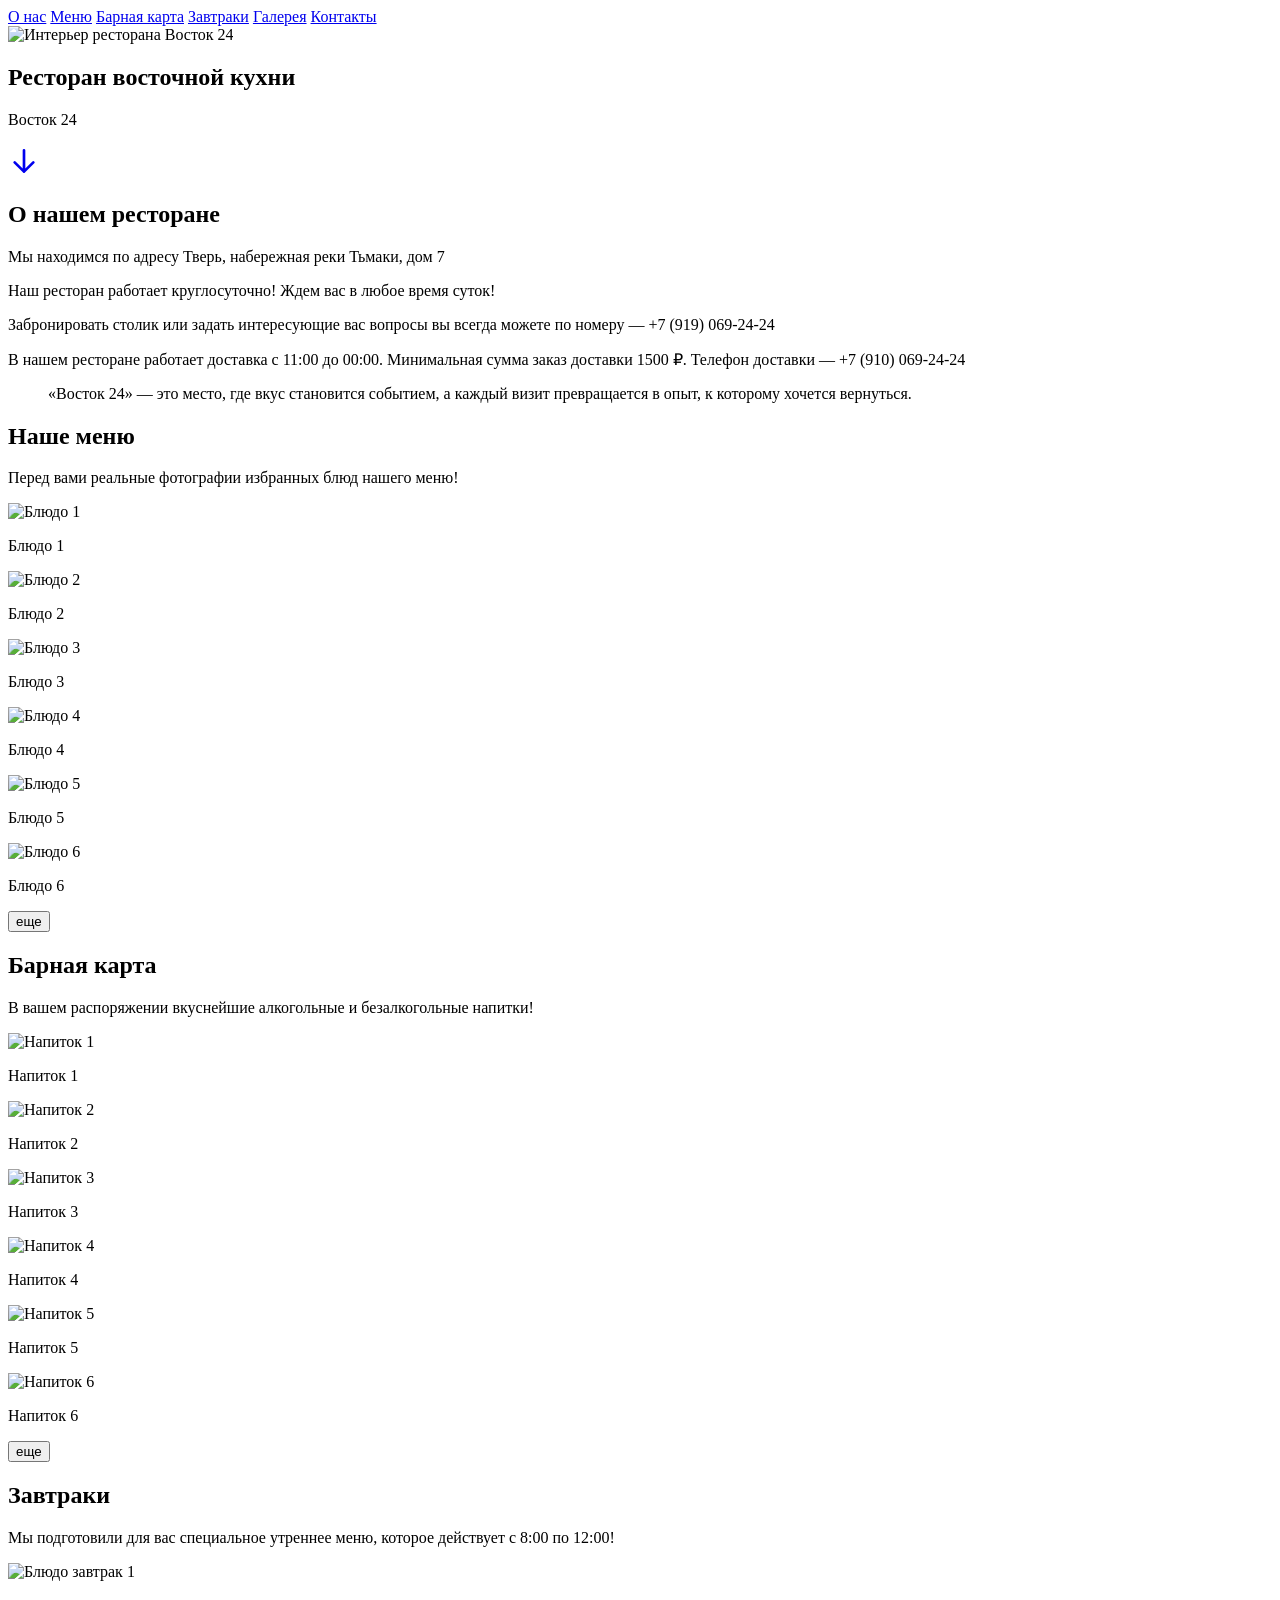
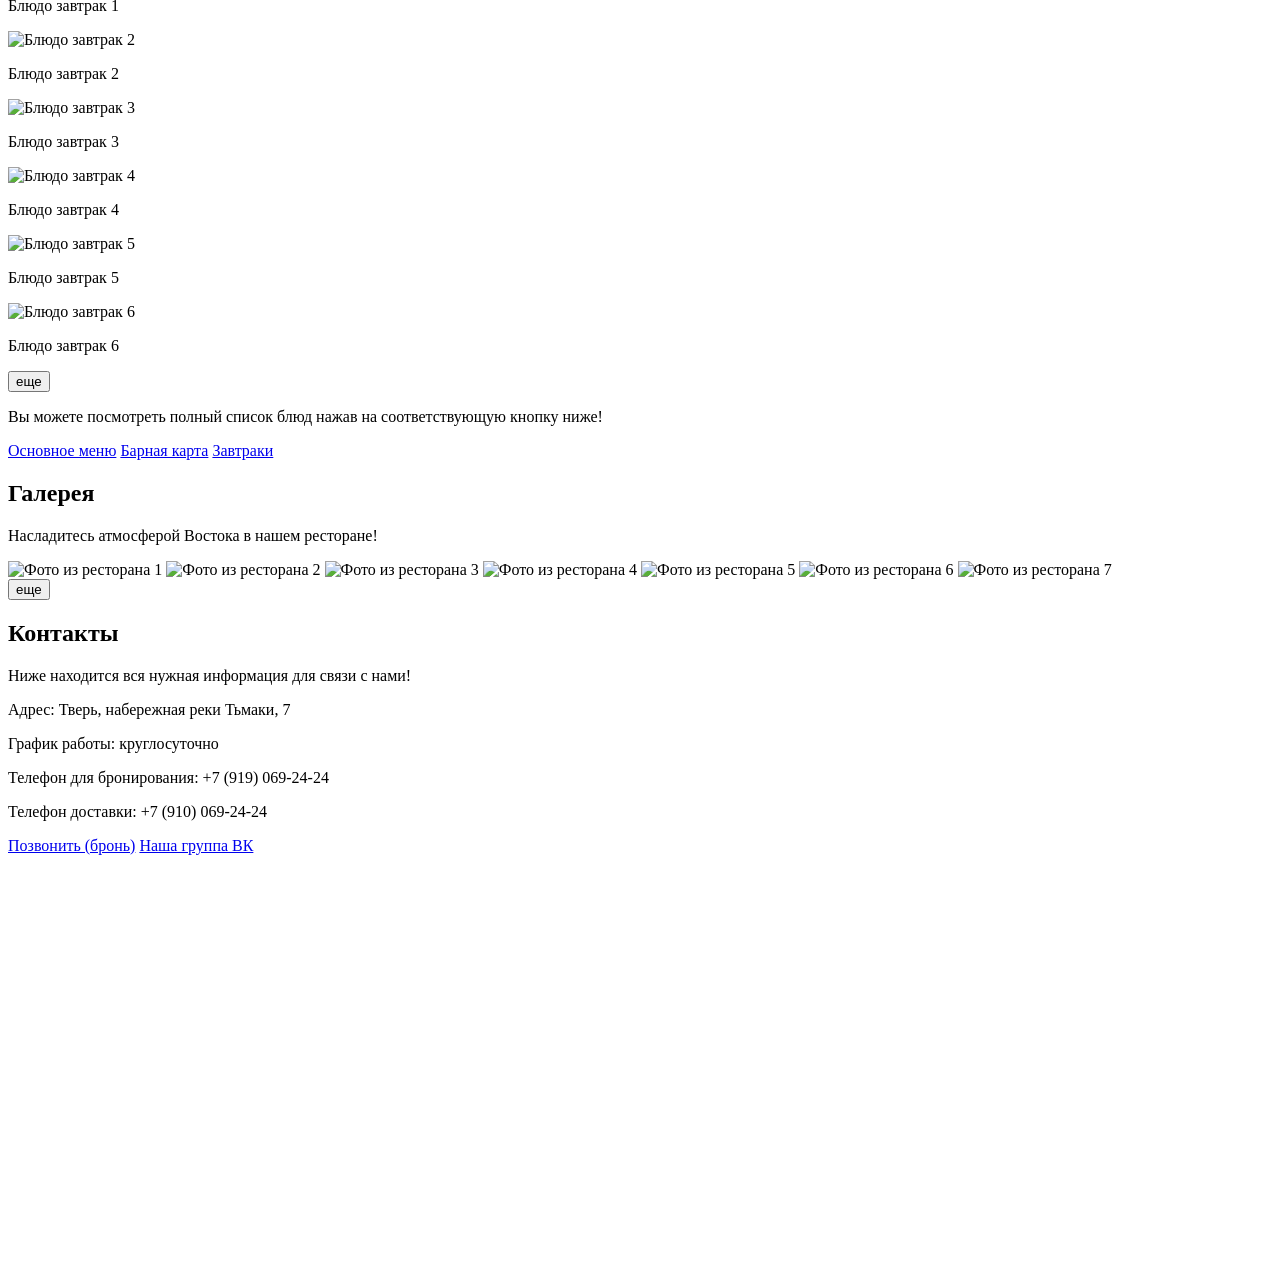
==== index.html @ f32071ac "index.html + script.js v0.1" ====
<!DOCTYPE html>
<html lang="ru">
<head>
<meta charset="UTF-8">
<meta name="viewport" content="width=device-width, initial-scale=1.0">
<title>Восток 24 — ресторан восточной кухни</title>
<link rel="stylesheet" href="style.css">
</head>
<body>

<!-- ===================== ТУЛБАР ===================== -->
<header class="toolbar" id="toolbar">
  <nav class="toolbar__nav">
    <a href="#about" class="toolbar__link">О нас</a>
    <a href="#menu" class="toolbar__link">Меню</a>
    <a href="#bar" class="toolbar__link">Барная карта</a>
    <a href="#breakfast" class="toolbar__link">Завтраки</a>
    <a href="#gallery" class="toolbar__link">Галерея</a>
    <a href="#contacts" class="toolbar__link">Контакты</a>
  </nav>
</header>

<!-- ===================== НУЛЕВАЯ СТРАНИЦА (HERO) ===================== -->
<section class="hero" id="hero">
  <div class="hero__image-wrap">
    <img src="data/hero-photo.jpg" alt="Интерьер ресторана Восток 24" class="hero__image">
  </div>
  <div class="hero__text-wrap">
    <h1 class="hero__title">
      <span class="hero__title-line">Ресторан</span>
      <span class="hero__title-line">восточной</span>
      <span class="hero__title-line">кухни</span>
    </h1>
    <p class="hero__brand">Восток 24</p>
  </div>
  <a href="#about" class="hero__scroll-arrow" aria-label="Прокрутить вниз">
    <svg viewBox="0 0 24 24" width="32" height="32">
      <path d="M12 4 L12 20 M5 13 L12 20 L19 13" fill="none" stroke="currentColor" stroke-width="2" stroke-linecap="round" stroke-linejoin="round"/>
    </svg>
  </a>
</section>

<!-- ===================== О НАШЕМ РЕСТОРАНЕ ===================== -->
<section class="about" id="about">
  <h2 class="section-title">О нашем ресторане</h2>

  <div class="about__steps">
    <p class="about__item about__item--1">Мы находимся по адресу Тверь, набережная реки Тьмаки, дом 7</p>
    <p class="about__item about__item--2">Наш ресторан работает круглосуточно! Ждем вас в любое время суток!</p>
    <p class="about__item about__item--3">Забронировать столик или задать интересующие вас вопросы вы всегда можете по номеру — +7 (919) 069-24-24</p>
    <p class="about__item about__item--4">В нашем ресторане работает доставка с 11:00 до 00:00. Минимальная сумма заказ доставки 1500 ₽. Телефон доставки — +7 (910) 069-24-24</p>
  </div>

  <blockquote class="about__quote">
    «Восток 24» — это место, где вкус становится событием, а каждый визит превращается в опыт, к которому хочется вернуться.
  </blockquote>
</section>

<!-- ===================== НАШЕ МЕНЮ ===================== -->
<section class="menu-section" id="menu">
  <h2 class="section-title">Наше меню</h2>
  <p class="section-subtitle">Перед вами реальные фотографии избранных блюд нашего меню!</p>

  <div class="dish-grid" id="menuGrid">
    <!-- ряд 1: всегда видимые -->
    <div class="dish-card">
      <div class="dish-card__photo-wrap">
        <img src="data/menu-dish-1.jpg" alt="Блюдо 1" class="dish-card__photo">
      </div>
      <p class="dish-card__name">Блюдо 1</p>
    </div>
    <div class="dish-card">
      <div class="dish-card__photo-wrap">
        <img src="data/menu-dish-2.jpg" alt="Блюдо 2" class="dish-card__photo">
      </div>
      <p class="dish-card__name">Блюдо 2</p>
    </div>
    <div class="dish-card">
      <div class="dish-card__photo-wrap">
        <img src="data/menu-dish-3.jpg" alt="Блюдо 3" class="dish-card__photo">
      </div>
      <p class="dish-card__name">Блюдо 3</p>
    </div>

    <!-- ряд 2: скрытый, появляется по "еще" -->
    <div class="dish-card dish-card--hidden" data-reveal-group="1">
      <div class="dish-card__photo-wrap">
        <img src="data/menu-dish-4.jpg" alt="Блюдо 4" class="dish-card__photo">
      </div>
      <p class="dish-card__name">Блюдо 4</p>
    </div>
    <div class="dish-card dish-card--hidden" data-reveal-group="1">
      <div class="dish-card__photo-wrap">
        <img src="data/menu-dish-5.jpg" alt="Блюдо 5" class="dish-card__photo">
      </div>
      <p class="dish-card__name">Блюдо 5</p>
    </div>
    <div class="dish-card dish-card--hidden" data-reveal-group="1">
      <div class="dish-card__photo-wrap">
        <img src="data/menu-dish-6.jpg" alt="Блюдо 6" class="dish-card__photo">
      </div>
      <p class="dish-card__name">Блюдо 6</p>
    </div>
  </div>

  <button class="toggle-more" id="menuToggle" data-target="menuGrid" data-max-groups="1">еще</button>
</section>

<!-- ===================== БАРНАЯ КАРТА ===================== -->
<section class="menu-section" id="bar">
  <h2 class="section-title">Барная карта</h2>
  <p class="section-subtitle">В вашем распоряжении вкуснейшие алкогольные и безалкогольные напитки!</p>

  <div class="dish-grid" id="barGrid">
    <div class="dish-card">
      <div class="dish-card__photo-wrap">
        <img src="data/bar-drink-1.jpg" alt="Напиток 1" class="dish-card__photo">
      </div>
      <p class="dish-card__name">Напиток 1</p>
    </div>
    <div class="dish-card">
      <div class="dish-card__photo-wrap">
        <img src="data/bar-drink-2.jpg" alt="Напиток 2" class="dish-card__photo">
      </div>
      <p class="dish-card__name">Напиток 2</p>
    </div>
    <div class="dish-card">
      <div class="dish-card__photo-wrap">
        <img src="data/bar-drink-3.jpg" alt="Напиток 3" class="dish-card__photo">
      </div>
      <p class="dish-card__name">Напиток 3</p>
    </div>

    <div class="dish-card dish-card--hidden" data-reveal-group="1">
      <div class="dish-card__photo-wrap">
        <img src="data/bar-drink-4.jpg" alt="Напиток 4" class="dish-card__photo">
      </div>
      <p class="dish-card__name">Напиток 4</p>
    </div>
    <div class="dish-card dish-card--hidden" data-reveal-group="1">
      <div class="dish-card__photo-wrap">
        <img src="data/bar-drink-5.jpg" alt="Напиток 5" class="dish-card__photo">
      </div>
      <p class="dish-card__name">Напиток 5</p>
    </div>
    <div class="dish-card dish-card--hidden" data-reveal-group="1">
      <div class="dish-card__photo-wrap">
        <img src="data/bar-drink-6.jpg" alt="Напиток 6" class="dish-card__photo">
      </div>
      <p class="dish-card__name">Напиток 6</p>
    </div>
  </div>

  <button class="toggle-more" id="barToggle" data-target="barGrid" data-max-groups="1">еще</button>
</section>

<!-- ===================== ЗАВТРАКИ ===================== -->
<section class="menu-section" id="breakfast">
  <h2 class="section-title">Завтраки</h2>
  <p class="section-subtitle">Мы подготовили для вас специальное утреннее меню, которое действует с 8:00 по 12:00!</p>

  <div class="dish-grid" id="breakfastGrid">
    <div class="dish-card">
      <div class="dish-card__photo-wrap">
        <img src="data/breakfast-dish-1.jpg" alt="Блюдо завтрак 1" class="dish-card__photo">
      </div>
      <p class="dish-card__name">Блюдо завтрак 1</p>
    </div>
    <div class="dish-card">
      <div class="dish-card__photo-wrap">
        <img src="data/breakfast-dish-2.jpg" alt="Блюдо завтрак 2" class="dish-card__photo">
      </div>
      <p class="dish-card__name">Блюдо завтрак 2</p>
    </div>
    <div class="dish-card">
      <div class="dish-card__photo-wrap">
        <img src="data/breakfast-dish-3.jpg" alt="Блюдо завтрак 3" class="dish-card__photo">
      </div>
      <p class="dish-card__name">Блюдо завтрак 3</p>
    </div>

    <div class="dish-card dish-card--hidden" data-reveal-group="1">
      <div class="dish-card__photo-wrap">
        <img src="data/breakfast-dish-4.jpg" alt="Блюдо завтрак 4" class="dish-card__photo">
      </div>
      <p class="dish-card__name">Блюдо завтрак 4</p>
    </div>
    <div class="dish-card dish-card--hidden" data-reveal-group="1">
      <div class="dish-card__photo-wrap">
        <img src="data/breakfast-dish-5.jpg" alt="Блюдо завтрак 5" class="dish-card__photo">
      </div>
      <p class="dish-card__name">Блюдо завтрак 5</p>
    </div>
    <div class="dish-card dish-card--hidden" data-reveal-group="1">
      <div class="dish-card__photo-wrap">
        <img src="data/breakfast-dish-6.jpg" alt="Блюдо завтрак 6" class="dish-card__photo">
      </div>
      <p class="dish-card__name">Блюдо завтрак 6</p>
    </div>
  </div>

  <button class="toggle-more" id="breakfastToggle" data-target="breakfastGrid" data-max-groups="1">еще</button>

  <p class="full-menu-hint">Вы можете посмотреть полный список блюд нажав на соответствующую кнопку ниже!</p>

  <div class="full-menu-buttons">
    <a href="menus.html?tab=main" class="full-menu-btn">Основное меню</a>
    <a href="menus.html?tab=bar" class="full-menu-btn">Барная карта</a>
    <a href="menus.html?tab=breakfast" class="full-menu-btn">Завтраки</a>
  </div>
</section>

<!-- ===================== ГАЛЕРЕЯ ===================== -->
<section class="gallery" id="gallery">
  <h2 class="section-title">Галерея</h2>
  <p class="section-subtitle">Насладитесь атмосферой Востока в нашем ресторане!</p>

  <div class="gallery-grid" id="galleryGrid">
    <img src="data/gallery-photo-1.jpg" alt="Фото из ресторана 1" class="gallery-photo">
    <img src="data/gallery-photo-2.jpg" alt="Фото из ресторана 2" class="gallery-photo">
    <img src="data/gallery-photo-3.jpg" alt="Фото из ресторана 3" class="gallery-photo">

    <img src="data/gallery-photo-4.jpg" alt="Фото из ресторана 4" class="gallery-photo gallery-photo--large gallery-photo--hidden" data-reveal-group="1">
    <img src="data/gallery-photo-5.jpg" alt="Фото из ресторана 5" class="gallery-photo gallery-photo--hidden" data-reveal-group="1">
    <img src="data/gallery-photo-6.jpg" alt="Фото из ресторана 6" class="gallery-photo gallery-photo--hidden" data-reveal-group="1">
    <img src="data/gallery-photo-7.jpg" alt="Фото из ресторана 7" class="gallery-photo gallery-photo--large gallery-photo--hidden" data-reveal-group="1">
  </div>

  <button class="toggle-more" id="galleryToggle" data-target="galleryGrid" data-max-groups="1">еще</button>
</section>

<!-- ===================== КОНТАКТЫ ===================== -->
<section class="contacts" id="contacts">
  <h2 class="section-title">Контакты</h2>
  <p class="section-subtitle">Ниже находится вся нужная информация для связи с нами!</p>

  <div class="contacts__info">
    <p class="contacts__item">Адрес: Тверь, набережная реки Тьмаки, 7</p>
    <p class="contacts__item">График работы: круглосуточно</p>
    <p class="contacts__item">Телефон для бронирования: +7 (919) 069-24-24</p>
    <p class="contacts__item">Телефон доставки: +7 (910) 069-24-24</p>
  </div>

  <div class="contacts__buttons">
    <a href="tel:+79190692424" class="contacts__btn">Позвонить (бронь)</a>
    <a href="https://vk.com/" class="contacts__btn" target="_blank" rel="noopener">Наша группа ВК</a>
  </div>
</section>

<!-- ===================== ФУТЕР ===================== -->
<footer class="footer">
  <div class="footer__awards-placeholder">
    <!-- место для будущих наград: Яндекс Карты, 2ГИС, RestaurantGuru -->
  </div>

  <div class="footer__map">
    <iframe
      src="https://yandex.ru/map-widget/v1/?ll=35.897772%2C56.855083&z=15.14,pm2rdm&text=%D0%92%D0%BE%D1%81%D1%82%D0%BE%D0%BA%24"
      width="100%"
      height="400"
      frameborder="0"
      loading="lazy"
      title="Карта расположения ресторана Восток 24">
    </iframe>
  </div>
</footer>

<script src="script.js"></script>
</body>
</html>
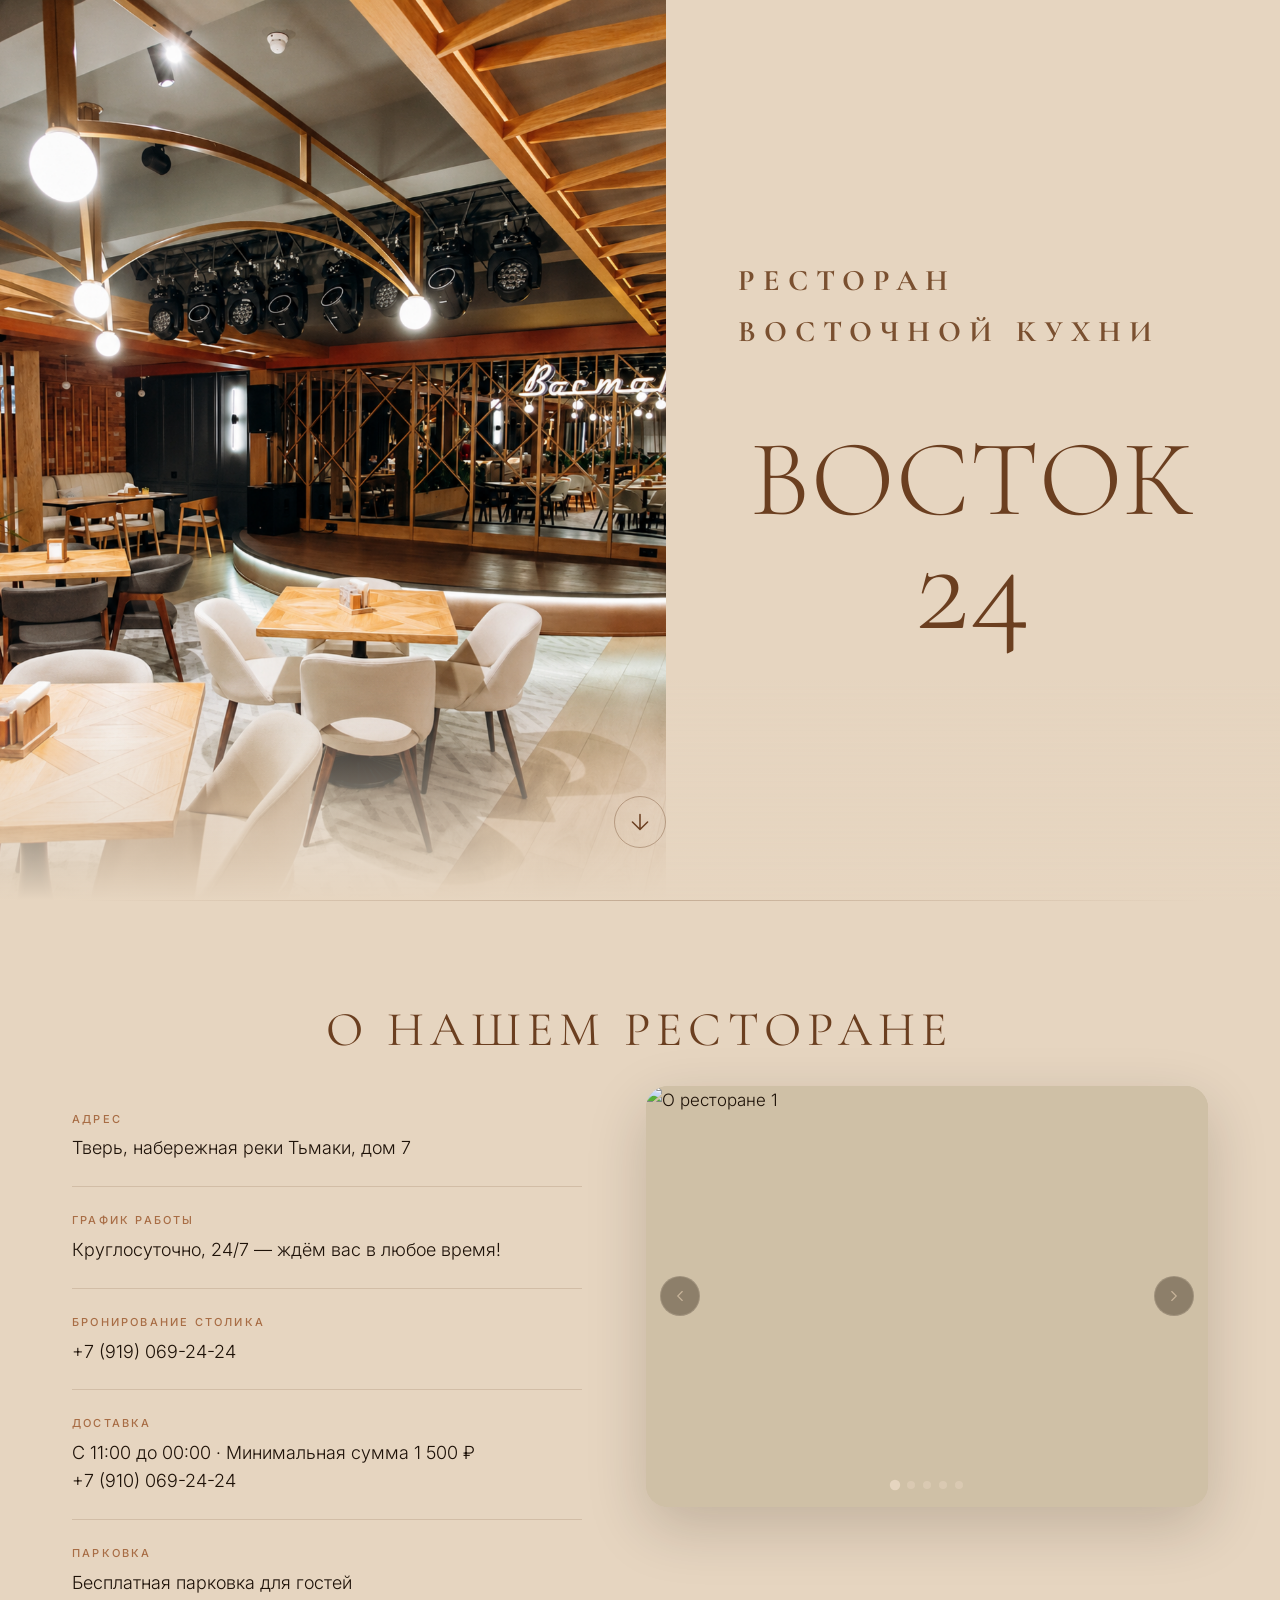
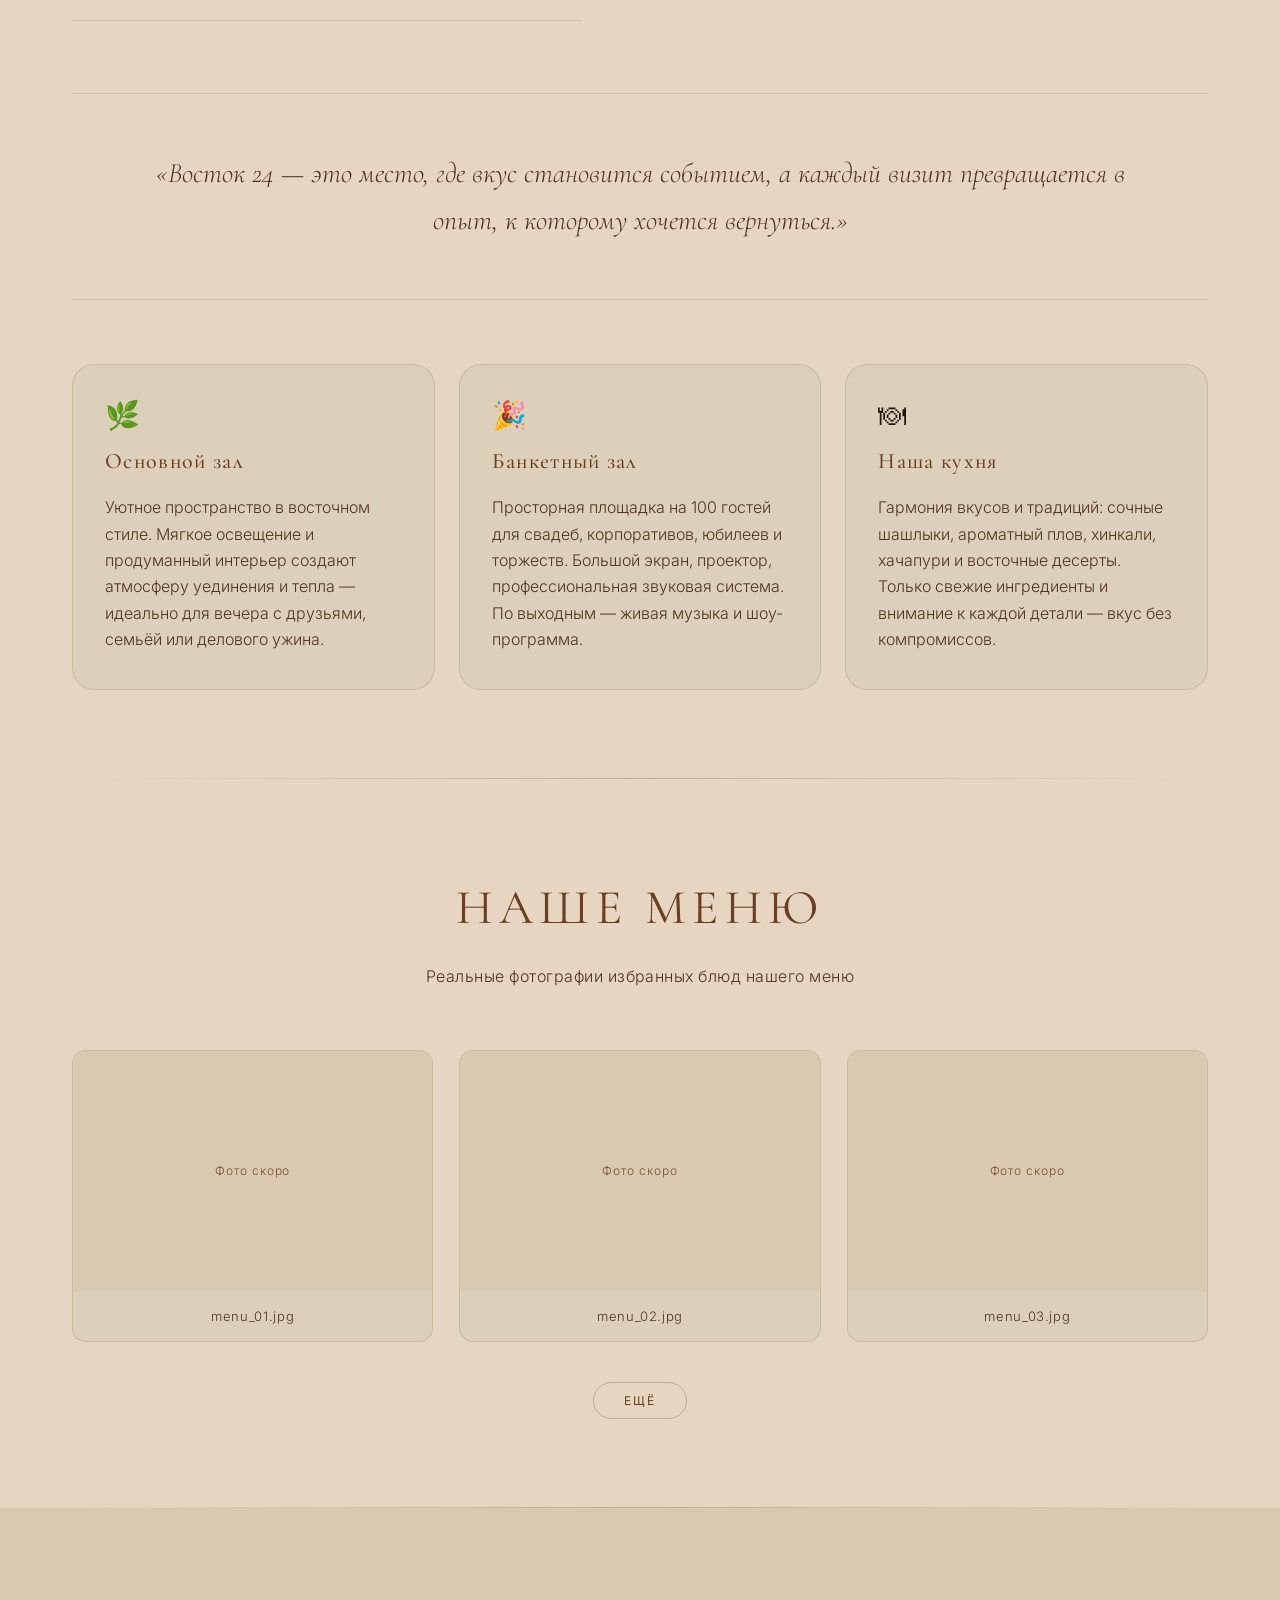
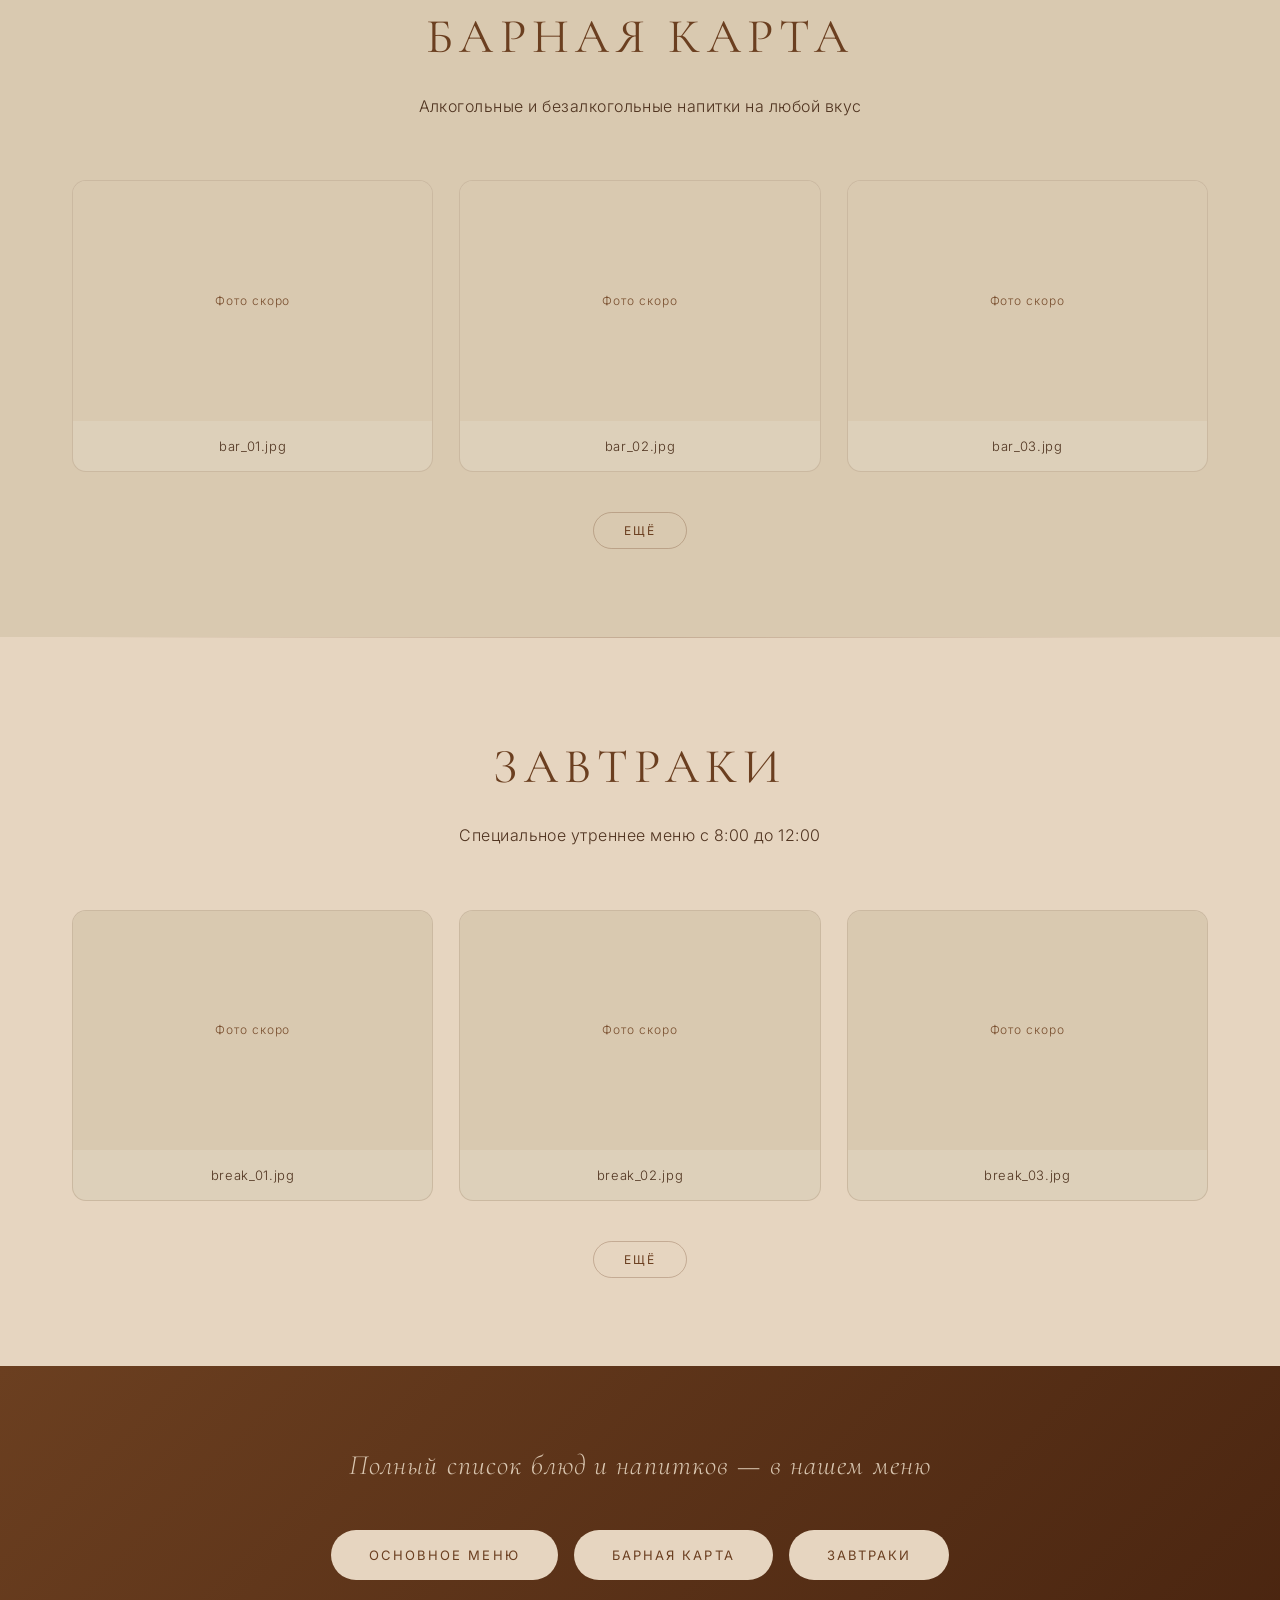
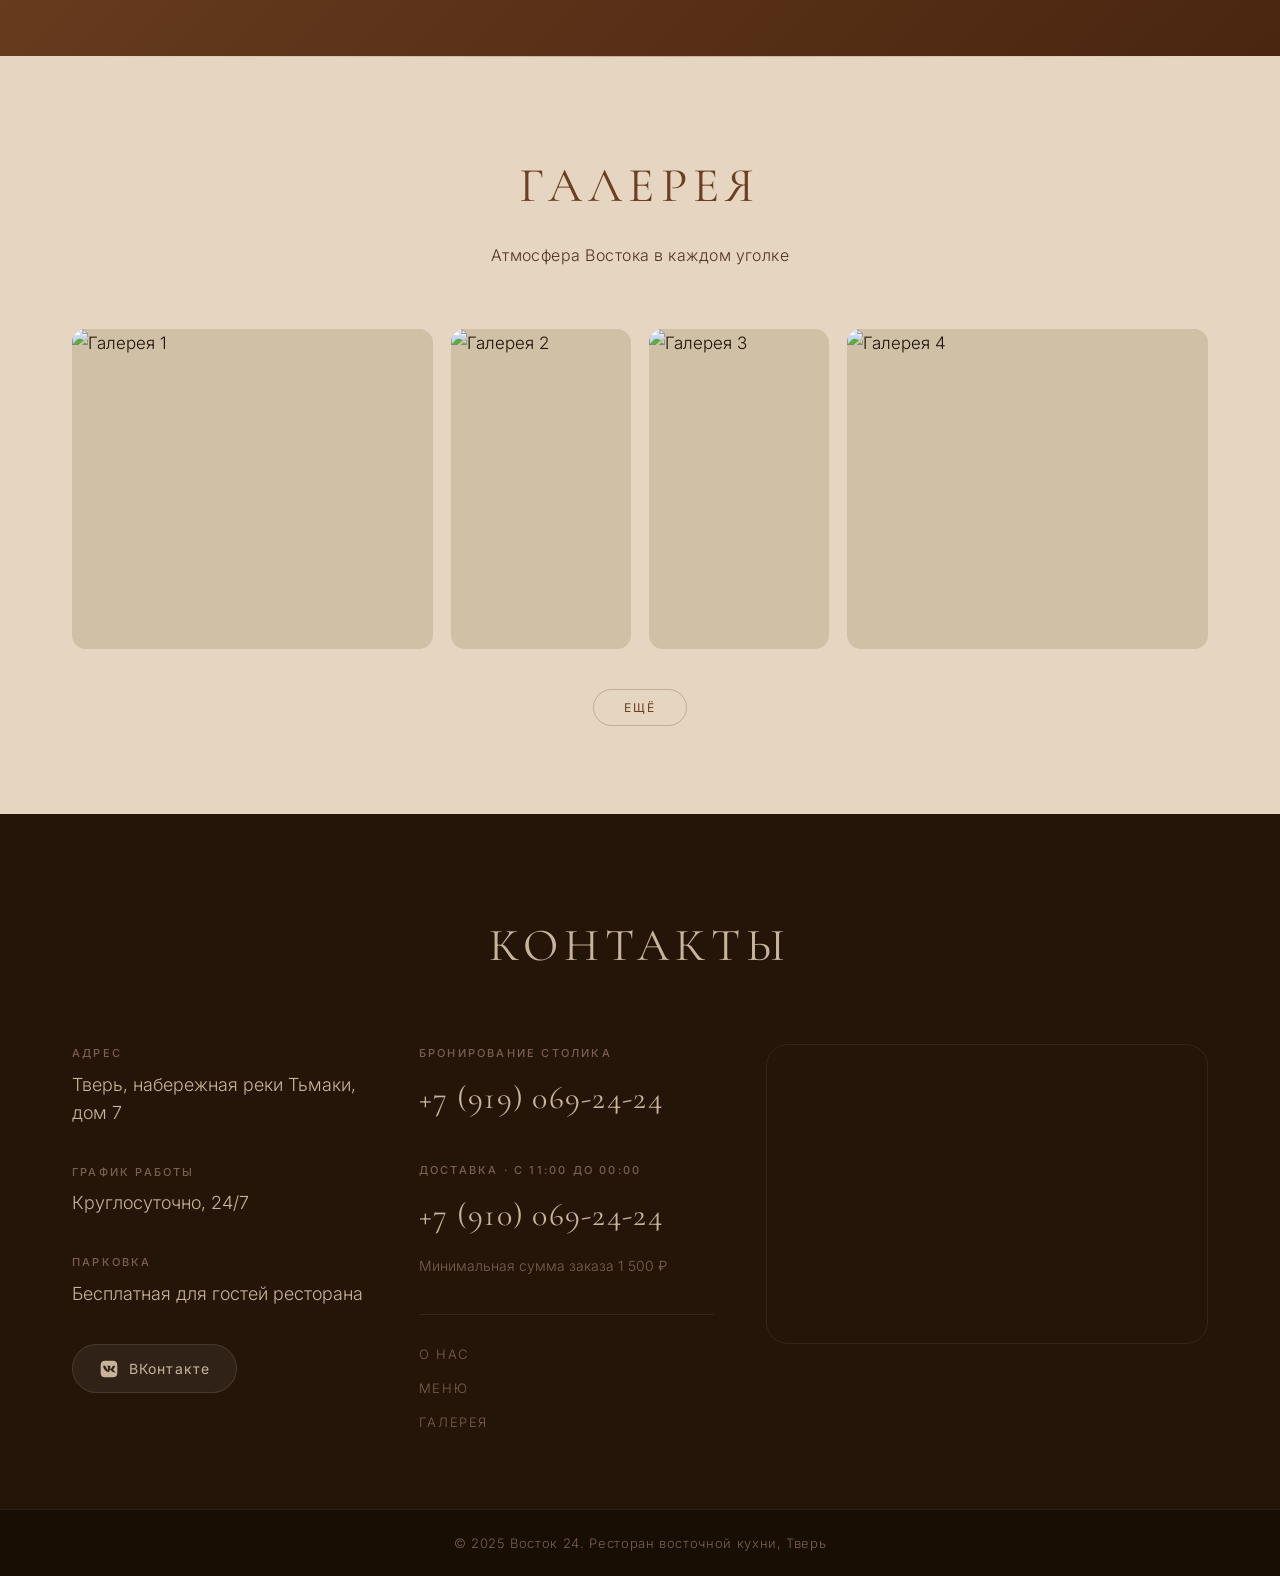
==== commit 0ef76090: "1 version" ====
--- a/index.html
+++ b/index.html
@@ -1,270 +1,309 @@
 <!DOCTYPE html>
 <html lang="ru">
 <head>
-<meta charset="UTF-8">
-<meta name="viewport" content="width=device-width, initial-scale=1.0">
-<title>Восток 24 — ресторан восточной кухни</title>
-<link rel="stylesheet" href="style.css">
+  <meta charset="UTF-8" />
+  <meta name="viewport" content="width=device-width, initial-scale=1.0" />
+  <title>Восток 24 — Ресторан восточной кухни</title>
+  <link rel="preconnect" href="https://fonts.googleapis.com" />
+  <link rel="preconnect" href="https://fonts.gstatic.com" crossorigin />
+  <link href="https://fonts.googleapis.com/css2?family=Cormorant+Garamond:ital,wght@0,300;0,400;0,500;0,600;1,300;1,400&family=Inter:wght@300;400;500&display=swap" rel="stylesheet" />
+  <link rel="stylesheet" href="style.css" />
 </head>
 <body>
 
-<!-- ===================== ТУЛБАР ===================== -->
-<header class="toolbar" id="toolbar">
-  <nav class="toolbar__nav">
-    <a href="#about" class="toolbar__link">О нас</a>
-    <a href="#menu" class="toolbar__link">Меню</a>
-    <a href="#bar" class="toolbar__link">Барная карта</a>
-    <a href="#breakfast" class="toolbar__link">Завтраки</a>
-    <a href="#gallery" class="toolbar__link">Галерея</a>
-    <a href="#contacts" class="toolbar__link">Контакты</a>
+  <!-- NAVBAR -->
+  <nav class="navbar" id="navbar">
+    <a href="#hero" class="navbar__logo" id="navLogo">ВОСТОК 24</a>
+    <ul class="navbar__links">
+      <li><a href="#about"     data-section="about">О нас</a></li>
+      <li><a href="#menu"      data-section="menu">Меню</a></li>
+      <li><a href="#bar"       data-section="bar">Барная карта</a></li>
+      <li><a href="#breakfast" data-section="breakfast">Завтраки</a></li>
+      <li><a href="#gallery"   data-section="gallery">Галерея</a></li>
+      <li><a href="#contacts"  data-section="contacts">Контакты</a></li>
+    </ul>
   </nav>
-</header>
-
-<!-- ===================== НУЛЕВАЯ СТРАНИЦА (HERO) ===================== -->
-<section class="hero" id="hero">
-  <div class="hero__image-wrap">
-    <img src="data/hero-photo.jpg" alt="Интерьер ресторана Восток 24" class="hero__image">
+
+  <!-- HERO -->
+  <section class="hero" id="hero">
+    <div class="hero__image-wrap">
+      <img src="data/hero-photo.png" alt="Ресторан Восток 24" id="heroParallaxImg" />
+    </div>
+    <div class="hero__content">
+      <p class="hero__subtitle">Ресторан восточной кухни</p>
+      <h1 class="hero__title">
+        <span class="hero__vostok">ВОСТОК</span>
+        <span class="hero__num">24</span>
+      </h1>
+    </div>
+    <div class="hero__fade-bottom"></div>
+    <button class="hero__arrow" id="heroArrow" aria-label="Прокрутить вниз">
+      <svg width="26" height="26" viewBox="0 0 24 24" fill="none">
+        <path d="M12 5v14M5 12l7 7 7-7" stroke="currentColor" stroke-width="1.4" stroke-linecap="round" stroke-linejoin="round"/>
+      </svg>
+    </button>
+  </section>
+
+  <div class="section-divider"></div>
+
+  <!-- ABOUT -->
+  <section class="section about" id="about">
+    <div class="about__inner">
+      <h2 class="section__title reveal-title">О нашем ресторане</h2>
+
+      <div class="about__layout">
+        <div class="about__info">
+          <div class="about__item slide-in">
+            <span class="about__label">Адрес</span>
+            <p>Тверь, набережная реки Тьмаки, дом 7</p>
+          </div>
+          <div class="about__item slide-in">
+            <span class="about__label">График работы</span>
+            <p>Круглосуточно, 24/7 — ждём вас в любое время!</p>
+          </div>
+          <div class="about__item slide-in">
+            <span class="about__label">Бронирование столика</span>
+            <p>+7 (919) 069-24-24</p>
+          </div>
+          <div class="about__item slide-in">
+            <span class="about__label">Доставка</span>
+            <p>С 11:00 до 00:00 · Минимальная сумма 1 500 ₽<br/>+7 (910) 069-24-24</p>
+          </div>
+          <div class="about__item slide-in">
+            <span class="about__label">Парковка</span>
+            <p>Бесплатная парковка для гостей</p>
+          </div>
+        </div>
+
+        <div class="about__slider" id="aboutSlider">
+          <div class="slider__track" id="sliderTrack">
+            <div class="slider__slide active"><img src="data/about_01.jpg" alt="О ресторане 1" /></div>
+            <div class="slider__slide"><img src="data/about_02.jpg" alt="О ресторане 2" /></div>
+            <div class="slider__slide"><img src="data/about_03.jpg" alt="О ресторане 3" /></div>
+            <div class="slider__slide"><img src="data/about_04.jpg" alt="О ресторане 4" /></div>
+            <div class="slider__slide"><img src="data/about_05.jpg" alt="О ресторане 5" /></div>
+          </div>
+          <div class="slider__dots" id="sliderDots">
+            <button class="slider__dot active" data-idx="0" aria-label="Фото 1"></button>
+            <button class="slider__dot" data-idx="1" aria-label="Фото 2"></button>
+            <button class="slider__dot" data-idx="2" aria-label="Фото 3"></button>
+            <button class="slider__dot" data-idx="3" aria-label="Фото 4"></button>
+            <button class="slider__dot" data-idx="4" aria-label="Фото 5"></button>
+          </div>
+          <button class="slider__arrow slider__arrow--prev" id="sliderPrev" aria-label="Назад">
+            <svg width="18" height="18" viewBox="0 0 24 24" fill="none"><path d="M15 18l-6-6 6-6" stroke="currentColor" stroke-width="1.5" stroke-linecap="round"/></svg>
+          </button>
+          <button class="slider__arrow slider__arrow--next" id="sliderNext" aria-label="Вперёд">
+            <svg width="18" height="18" viewBox="0 0 24 24" fill="none"><path d="M9 18l6-6-6-6" stroke="currentColor" stroke-width="1.5" stroke-linecap="round"/></svg>
+          </button>
+        </div>
+      </div>
+
+      <blockquote class="about__quote reveal-title">
+        «Восток 24 — это место, где вкус становится событием, а каждый визит превращается в опыт, к которому хочется вернуться.»
+      </blockquote>
+
+      <div class="halls">
+        <div class="hall-card card-reveal">
+          <div class="hall-card__icon">🌿</div>
+          <h3 class="hall-card__title">Основной зал</h3>
+          <p>Уютное пространство в восточном стиле. Мягкое освещение и продуманный интерьер создают атмосферу уединения и тепла — идеально для вечера с друзьями, семьёй или делового ужина.</p>
+        </div>
+        <div class="hall-card card-reveal">
+          <div class="hall-card__icon">🎉</div>
+          <h3 class="hall-card__title">Банкетный зал</h3>
+          <p>Просторная площадка на 100 гостей для свадеб, корпоративов, юбилеев и торжеств. Большой экран, проектор, профессиональная звуковая система. По выходным — живая музыка и шоу-программа.</p>
+        </div>
+        <div class="hall-card card-reveal">
+          <div class="hall-card__icon">🍽</div>
+          <h3 class="hall-card__title">Наша кухня</h3>
+          <p>Гармония вкусов и традиций: сочные шашлыки, ароматный плов, хинкали, хачапури и восточные десерты. Только свежие ингредиенты и внимание к каждой детали — вкус без компромиссов.</p>
+        </div>
+      </div>
+    </div>
+  </section>
+
+  <div class="section-divider"></div>
+
+  <!-- MENU -->
+  <section class="section food-section" id="menu">
+    <div class="food-section__inner">
+      <h2 class="section__title reveal-title">Наше меню</h2>
+      <p class="section__sub">Реальные фотографии избранных блюд нашего меню</p>
+      <div class="food-grid">
+        <div class="food-row food-row--visible" id="menuRow1">
+          <div class="food-card card-reveal" data-zoom="data/menu_01.jpg"><div class="food-card__img-wrap"><img src="data/menu_01.jpg" alt="Блюдо 1" loading="lazy" onerror="this.parentElement.classList.add('no-img')" /></div><p class="food-card__name">menu_01.jpg</p></div>
+          <div class="food-card card-reveal" data-zoom="data/menu_02.jpg"><div class="food-card__img-wrap"><img src="data/menu_02.jpg" alt="Блюдо 2" loading="lazy" onerror="this.parentElement.classList.add('no-img')" /></div><p class="food-card__name">menu_02.jpg</p></div>
+          <div class="food-card card-reveal" data-zoom="data/menu_03.jpg"><div class="food-card__img-wrap"><img src="data/menu_03.jpg" alt="Блюдо 3" loading="lazy" onerror="this.parentElement.classList.add('no-img')" /></div><p class="food-card__name">menu_03.jpg</p></div>
+        </div>
+        <div class="food-row food-row--hidden" id="menuRow2">
+          <div class="food-card card-reveal" data-zoom="data/menu_04.jpg"><div class="food-card__img-wrap"><img src="data/menu_04.jpg" alt="Блюдо 4" loading="lazy" onerror="this.parentElement.classList.add('no-img')" /></div><p class="food-card__name">menu_04.jpg</p></div>
+          <div class="food-card card-reveal" data-zoom="data/menu_05.jpg"><div class="food-card__img-wrap"><img src="data/menu_05.jpg" alt="Блюдо 5" loading="lazy" onerror="this.parentElement.classList.add('no-img')" /></div><p class="food-card__name">menu_05.jpg</p></div>
+          <div class="food-card card-reveal" data-zoom="data/menu_06.jpg"><div class="food-card__img-wrap"><img src="data/menu_06.jpg" alt="Блюдо 6" loading="lazy" onerror="this.parentElement.classList.add('no-img')" /></div><p class="food-card__name">menu_06.jpg</p></div>
+        </div>
+        <div class="food-row food-row--hidden" id="menuRow3">
+          <div class="food-card card-reveal" data-zoom="data/menu_07.jpg"><div class="food-card__img-wrap"><img src="data/menu_07.jpg" alt="Блюдо 7" loading="lazy" onerror="this.parentElement.classList.add('no-img')" /></div><p class="food-card__name">menu_07.jpg</p></div>
+          <div class="food-card card-reveal" data-zoom="data/menu_08.jpg"><div class="food-card__img-wrap"><img src="data/menu_08.jpg" alt="Блюдо 8" loading="lazy" onerror="this.parentElement.classList.add('no-img')" /></div><p class="food-card__name">menu_08.jpg</p></div>
+          <div class="food-card card-reveal" data-zoom="data/menu_09.jpg"><div class="food-card__img-wrap"><img src="data/menu_09.jpg" alt="Блюдо 9" loading="lazy" onerror="this.parentElement.classList.add('no-img')" /></div><p class="food-card__name">menu_09.jpg</p></div>
+        </div>
+      </div>
+      <div class="toggle-btns">
+        <button class="toggle-btn" id="menuMore">Ещё</button>
+        <button class="toggle-btn toggle-btn--hide" id="menuHide">Скрыть</button>
+      </div>
+    </div>
+  </section>
+
+  <div class="section-divider"></div>
+
+  <!-- BAR -->
+  <section class="section food-section food-section--alt" id="bar">
+    <div class="food-section__inner">
+      <h2 class="section__title reveal-title">Барная карта</h2>
+      <p class="section__sub">Алкогольные и безалкогольные напитки на любой вкус</p>
+      <div class="food-grid">
+        <div class="food-row food-row--visible" id="barRow1">
+          <div class="food-card card-reveal" data-zoom="data/bar_01.jpg"><div class="food-card__img-wrap"><img src="data/bar_01.jpg" alt="Напиток 1" loading="lazy" onerror="this.parentElement.classList.add('no-img')" /></div><p class="food-card__name">bar_01.jpg</p></div>
+          <div class="food-card card-reveal" data-zoom="data/bar_02.jpg"><div class="food-card__img-wrap"><img src="data/bar_02.jpg" alt="Напиток 2" loading="lazy" onerror="this.parentElement.classList.add('no-img')" /></div><p class="food-card__name">bar_02.jpg</p></div>
+          <div class="food-card card-reveal" data-zoom="data/bar_03.jpg"><div class="food-card__img-wrap"><img src="data/bar_03.jpg" alt="Напиток 3" loading="lazy" onerror="this.parentElement.classList.add('no-img')" /></div><p class="food-card__name">bar_03.jpg</p></div>
+        </div>
+        <div class="food-row food-row--hidden" id="barRow2">
+          <div class="food-card card-reveal" data-zoom="data/bar_04.jpg"><div class="food-card__img-wrap"><img src="data/bar_04.jpg" alt="Напиток 4" loading="lazy" onerror="this.parentElement.classList.add('no-img')" /></div><p class="food-card__name">bar_04.jpg</p></div>
+          <div class="food-card card-reveal" data-zoom="data/bar_05.jpg"><div class="food-card__img-wrap"><img src="data/bar_05.jpg" alt="Напиток 5" loading="lazy" onerror="this.parentElement.classList.add('no-img')" /></div><p class="food-card__name">bar_05.jpg</p></div>
+          <div class="food-card card-reveal" data-zoom="data/bar_06.jpg"><div class="food-card__img-wrap"><img src="data/bar_06.jpg" alt="Напиток 6" loading="lazy" onerror="this.parentElement.classList.add('no-img')" /></div><p class="food-card__name">bar_06.jpg</p></div>
+        </div>
+      </div>
+      <div class="toggle-btns single-toggle">
+        <button class="toggle-btn" id="barBtn">Ещё</button>
+      </div>
+    </div>
+  </section>
+
+  <div class="section-divider"></div>
+
+  <!-- BREAKFAST -->
+  <section class="section food-section" id="breakfast">
+    <div class="food-section__inner">
+      <h2 class="section__title reveal-title">Завтраки</h2>
+      <p class="section__sub">Специальное утреннее меню с 8:00 до 12:00</p>
+      <div class="food-grid">
+        <div class="food-row food-row--visible" id="breakRow1">
+          <div class="food-card card-reveal" data-zoom="data/break_01.jpg"><div class="food-card__img-wrap"><img src="data/break_01.jpg" alt="Завтрак 1" loading="lazy" onerror="this.parentElement.classList.add('no-img')" /></div><p class="food-card__name">break_01.jpg</p></div>
+          <div class="food-card card-reveal" data-zoom="data/break_02.jpg"><div class="food-card__img-wrap"><img src="data/break_02.jpg" alt="Завтрак 2" loading="lazy" onerror="this.parentElement.classList.add('no-img')" /></div><p class="food-card__name">break_02.jpg</p></div>
+          <div class="food-card card-reveal" data-zoom="data/break_03.jpg"><div class="food-card__img-wrap"><img src="data/break_03.jpg" alt="Завтрак 3" loading="lazy" onerror="this.parentElement.classList.add('no-img')" /></div><p class="food-card__name">break_03.jpg</p></div>
+        </div>
+        <div class="food-row food-row--hidden" id="breakRow2">
+          <div class="food-card card-reveal" data-zoom="data/break_04.jpg"><div class="food-card__img-wrap"><img src="data/break_04.jpg" alt="Завтрак 4" loading="lazy" onerror="this.parentElement.classList.add('no-img')" /></div><p class="food-card__name">break_04.jpg</p></div>
+          <div class="food-card card-reveal" data-zoom="data/break_05.jpg"><div class="food-card__img-wrap"><img src="data/break_05.jpg" alt="Завтрак 5" loading="lazy" onerror="this.parentElement.classList.add('no-img')" /></div><p class="food-card__name">break_05.jpg</p></div>
+          <div class="food-card card-reveal" data-zoom="data/break_06.jpg"><div class="food-card__img-wrap"><img src="data/break_06.jpg" alt="Завтрак 6" loading="lazy" onerror="this.parentElement.classList.add('no-img')" /></div><p class="food-card__name">break_06.jpg</p></div>
+        </div>
+      </div>
+      <div class="toggle-btns single-toggle">
+        <button class="toggle-btn" id="breakBtn">Ещё</button>
+      </div>
+    </div>
+  </section>
+
+  <!-- MENU LINKS -->
+  <section class="menu-links-section">
+    <div class="menu-links__inner">
+      <p class="menu-links__lead">Полный список блюд и напитков — в нашем меню</p>
+      <div class="menu-links__btns">
+        <a href="menus.html?tab=main"      class="menu-link-btn">Основное меню</a>
+        <a href="menus.html?tab=bar"       class="menu-link-btn">Барная карта</a>
+        <a href="menus.html?tab=breakfast" class="menu-link-btn">Завтраки</a>
+      </div>
+    </div>
+  </section>
+
+  <div class="section-divider"></div>
+
+  <!-- GALLERY -->
+  <section class="section gallery-section" id="gallery">
+    <div class="gallery-section__inner">
+      <h2 class="section__title reveal-title">Галерея</h2>
+      <p class="section__sub">Атмосфера Востока в каждом уголке</p>
+      <div class="gallery-grid">
+        <div class="gallery-row" id="galRow1">
+          <div class="gallery-item card-reveal" data-zoom="data/gallery_01.jpg"><img src="data/gallery_01.jpg" alt="Галерея 1" loading="lazy" /><span class="gallery-item__label">gallery_01.jpg</span></div>
+          <div class="gallery-item card-reveal" data-zoom="data/gallery_02.jpg"><img src="data/gallery_02.jpg" alt="Галерея 2" loading="lazy" /><span class="gallery-item__label">gallery_02.jpg</span></div>
+          <div class="gallery-item card-reveal" data-zoom="data/gallery_03.jpg"><img src="data/gallery_03.jpg" alt="Галерея 3" loading="lazy" /><span class="gallery-item__label">gallery_03.jpg</span></div>
+          <div class="gallery-item card-reveal" data-zoom="data/gallery_04.jpg"><img src="data/gallery_04.jpg" alt="Галерея 4" loading="lazy" /><span class="gallery-item__label">gallery_04.jpg</span></div>
+        </div>
+        <div class="gallery-row gallery-row--hidden" id="galRow2">
+          <div class="gallery-item" data-zoom="data/gallery_05.jpg"><img src="data/gallery_05.jpg" alt="Галерея 5" loading="lazy" /><span class="gallery-item__label">gallery_05.jpg</span></div>
+          <div class="gallery-item" data-zoom="data/gallery_06.jpg"><img src="data/gallery_06.jpg" alt="Галерея 6" loading="lazy" /><span class="gallery-item__label">gallery_06.jpg</span></div>
+          <div class="gallery-item" data-zoom="data/gallery_07.jpg"><img src="data/gallery_07.jpg" alt="Галерея 7" loading="lazy" /><span class="gallery-item__label">gallery_07.jpg</span></div>
+          <div class="gallery-item" data-zoom="data/gallery_08.jpg"><img src="data/gallery_08.jpg" alt="Галерея 8" loading="lazy" /><span class="gallery-item__label">gallery_08.jpg</span></div>
+        </div>
+      </div>
+      <div class="toggle-btns single-toggle">
+        <button class="toggle-btn" id="galBtn">Ещё</button>
+      </div>
+    </div>
+  </section>
+
+  <!-- FOOTER / CONTACTS -->
+  <footer class="site-footer" id="contacts">
+    <div class="footer__contacts">
+      <div class="footer__contacts-inner">
+        <h2 class="footer__title">Контакты</h2>
+        <div class="footer__grid">
+          <div class="footer__col">
+            <div class="footer__info-block">
+              <span class="footer__info-label">Адрес</span>
+              <p>Тверь, набережная реки Тьмаки, дом 7</p>
+            </div>
+            <div class="footer__info-block">
+              <span class="footer__info-label">График работы</span>
+              <p>Круглосуточно, 24/7</p>
+            </div>
+            <div class="footer__info-block">
+              <span class="footer__info-label">Парковка</span>
+              <p>Бесплатная для гостей ресторана</p>
+            </div>
+            <a href="https://vk.com/vostok24_tver" target="_blank" rel="noopener" class="footer__vk-btn">
+              <svg width="20" height="20" viewBox="0 0 24 24" fill="currentColor"><path d="M15.07 2H8.93C3.33 2 2 3.33 2 8.93v6.14C2 20.67 3.33 22 8.93 22h6.14C20.67 22 22 20.67 22 15.07V8.93C22 3.33 20.67 2 15.07 2zm3.08 13.5h-1.63c-.62 0-.81-.49-1.92-1.61-.97-.94-1.4-.94-1.63-.94-.33 0-.43.09-.43.54v1.47c0 .38-.12.61-1.13.61-1.66 0-3.5-1.01-4.8-2.88C5.41 10.8 5 9.01 5 8.64c0-.24.09-.46.54-.46h1.63c.4 0 .55.18.71.61.78 2.25 2.08 4.22 2.62 4.22.2 0 .29-.09.29-.59V10.1c-.06-1.06-.62-1.15-.62-1.53 0-.18.15-.37.39-.37h2.56c.34 0 .46.18.46.57v3.07c0 .34.15.46.25.46.2 0 .37-.12.74-.49 1.15-1.29 1.97-3.27 1.97-3.27.11-.24.31-.46.71-.46h1.63c.49 0 .6.25.49.57-.21.97-2.23 3.83-2.23 3.83-.18.29-.24.43 0 .75.17.24.74.74 1.12 1.19.7.79 1.23 1.45 1.37 1.91.15.45-.08.68-.54.68z"/></svg>
+              ВКонтакте
+            </a>
+          </div>
+          <div class="footer__col">
+            <div class="footer__info-block">
+              <span class="footer__info-label">Бронирование столика</span>
+              <a href="tel:+79190692424" class="footer__phone">+7 (919) 069-24-24</a>
+            </div>
+            <div class="footer__info-block">
+              <span class="footer__info-label">Доставка · с 11:00 до 00:00</span>
+              <a href="tel:+79100692424" class="footer__phone">+7 (910) 069-24-24</a>
+              <span class="footer__note">Минимальная сумма заказа 1 500 ₽</span>
+            </div>
+            <div class="footer__nav">
+              <a href="#about">О нас</a>
+              <a href="#menu">Меню</a>
+              <a href="#gallery">Галерея</a>
+            </div>
+          </div>
+          <div class="footer__map-wrap">
+            <iframe src="https://yandex.ru/map-widget/v1/?um=constructor%3A375b4bacab7b84cda7077b7307c4902715bda0f3c08745561c0749681b955dbd&source=constructor" width="100%" height="100%" frameborder="0" title="Карта Восток 24" loading="lazy"></iframe>
+          </div>
+        </div>
+      </div>
+    </div>
+    <div class="footer__bottom">
+      <span>© 2025 Восток 24. Ресторан восточной кухни, Тверь</span>
+    </div>
+  </footer>
+
+  <button class="back-to-top" id="backToTop" aria-label="Наверх">
+    <svg width="20" height="20" viewBox="0 0 24 24" fill="none"><path d="M12 19V5M5 12l7-7 7 7" stroke="currentColor" stroke-width="1.5" stroke-linecap="round" stroke-linejoin="round"/></svg>
+  </button>
+
+  <div class="lightbox" id="lightbox">
+    <button class="lightbox__close" id="lightboxClose" aria-label="Закрыть">✕</button>
+    <div class="lightbox__backdrop" id="lightboxBackdrop"></div>
+    <img class="lightbox__img" id="lightboxImg" src="" alt="" />
   </div>
-  <div class="hero__text-wrap">
-    <h1 class="hero__title">
-      <span class="hero__title-line">Ресторан</span>
-      <span class="hero__title-line">восточной</span>
-      <span class="hero__title-line">кухни</span>
-    </h1>
-    <p class="hero__brand">Восток 24</p>
-  </div>
-  <a href="#about" class="hero__scroll-arrow" aria-label="Прокрутить вниз">
-    <svg viewBox="0 0 24 24" width="32" height="32">
-      <path d="M12 4 L12 20 M5 13 L12 20 L19 13" fill="none" stroke="currentColor" stroke-width="2" stroke-linecap="round" stroke-linejoin="round"/>
-    </svg>
-  </a>
-</section>
-
-<!-- ===================== О НАШЕМ РЕСТОРАНЕ ===================== -->
-<section class="about" id="about">
-  <h2 class="section-title">О нашем ресторане</h2>
-
-  <div class="about__steps">
-    <p class="about__item about__item--1">Мы находимся по адресу Тверь, набережная реки Тьмаки, дом 7</p>
-    <p class="about__item about__item--2">Наш ресторан работает круглосуточно! Ждем вас в любое время суток!</p>
-    <p class="about__item about__item--3">Забронировать столик или задать интересующие вас вопросы вы всегда можете по номеру — +7 (919) 069-24-24</p>
-    <p class="about__item about__item--4">В нашем ресторане работает доставка с 11:00 до 00:00. Минимальная сумма заказ доставки 1500 ₽. Телефон доставки — +7 (910) 069-24-24</p>
-  </div>
-
-  <blockquote class="about__quote">
-    «Восток 24» — это место, где вкус становится событием, а каждый визит превращается в опыт, к которому хочется вернуться.
-  </blockquote>
-</section>
-
-<!-- ===================== НАШЕ МЕНЮ ===================== -->
-<section class="menu-section" id="menu">
-  <h2 class="section-title">Наше меню</h2>
-  <p class="section-subtitle">Перед вами реальные фотографии избранных блюд нашего меню!</p>
-
-  <div class="dish-grid" id="menuGrid">
-    <!-- ряд 1: всегда видимые -->
-    <div class="dish-card">
-      <div class="dish-card__photo-wrap">
-        <img src="data/menu-dish-1.jpg" alt="Блюдо 1" class="dish-card__photo">
-      </div>
-      <p class="dish-card__name">Блюдо 1</p>
-    </div>
-    <div class="dish-card">
-      <div class="dish-card__photo-wrap">
-        <img src="data/menu-dish-2.jpg" alt="Блюдо 2" class="dish-card__photo">
-      </div>
-      <p class="dish-card__name">Блюдо 2</p>
-    </div>
-    <div class="dish-card">
-      <div class="dish-card__photo-wrap">
-        <img src="data/menu-dish-3.jpg" alt="Блюдо 3" class="dish-card__photo">
-      </div>
-      <p class="dish-card__name">Блюдо 3</p>
-    </div>
-
-    <!-- ряд 2: скрытый, появляется по "еще" -->
-    <div class="dish-card dish-card--hidden" data-reveal-group="1">
-      <div class="dish-card__photo-wrap">
-        <img src="data/menu-dish-4.jpg" alt="Блюдо 4" class="dish-card__photo">
-      </div>
-      <p class="dish-card__name">Блюдо 4</p>
-    </div>
-    <div class="dish-card dish-card--hidden" data-reveal-group="1">
-      <div class="dish-card__photo-wrap">
-        <img src="data/menu-dish-5.jpg" alt="Блюдо 5" class="dish-card__photo">
-      </div>
-      <p class="dish-card__name">Блюдо 5</p>
-    </div>
-    <div class="dish-card dish-card--hidden" data-reveal-group="1">
-      <div class="dish-card__photo-wrap">
-        <img src="data/menu-dish-6.jpg" alt="Блюдо 6" class="dish-card__photo">
-      </div>
-      <p class="dish-card__name">Блюдо 6</p>
-    </div>
-  </div>
-
-  <button class="toggle-more" id="menuToggle" data-target="menuGrid" data-max-groups="1">еще</button>
-</section>
-
-<!-- ===================== БАРНАЯ КАРТА ===================== -->
-<section class="menu-section" id="bar">
-  <h2 class="section-title">Барная карта</h2>
-  <p class="section-subtitle">В вашем распоряжении вкуснейшие алкогольные и безалкогольные напитки!</p>
-
-  <div class="dish-grid" id="barGrid">
-    <div class="dish-card">
-      <div class="dish-card__photo-wrap">
-        <img src="data/bar-drink-1.jpg" alt="Напиток 1" class="dish-card__photo">
-      </div>
-      <p class="dish-card__name">Напиток 1</p>
-    </div>
-    <div class="dish-card">
-      <div class="dish-card__photo-wrap">
-        <img src="data/bar-drink-2.jpg" alt="Напиток 2" class="dish-card__photo">
-      </div>
-      <p class="dish-card__name">Напиток 2</p>
-    </div>
-    <div class="dish-card">
-      <div class="dish-card__photo-wrap">
-        <img src="data/bar-drink-3.jpg" alt="Напиток 3" class="dish-card__photo">
-      </div>
-      <p class="dish-card__name">Напиток 3</p>
-    </div>
-
-    <div class="dish-card dish-card--hidden" data-reveal-group="1">
-      <div class="dish-card__photo-wrap">
-        <img src="data/bar-drink-4.jpg" alt="Напиток 4" class="dish-card__photo">
-      </div>
-      <p class="dish-card__name">Напиток 4</p>
-    </div>
-    <div class="dish-card dish-card--hidden" data-reveal-group="1">
-      <div class="dish-card__photo-wrap">
-        <img src="data/bar-drink-5.jpg" alt="Напиток 5" class="dish-card__photo">
-      </div>
-      <p class="dish-card__name">Напиток 5</p>
-    </div>
-    <div class="dish-card dish-card--hidden" data-reveal-group="1">
-      <div class="dish-card__photo-wrap">
-        <img src="data/bar-drink-6.jpg" alt="Напиток 6" class="dish-card__photo">
-      </div>
-      <p class="dish-card__name">Напиток 6</p>
-    </div>
-  </div>
-
-  <button class="toggle-more" id="barToggle" data-target="barGrid" data-max-groups="1">еще</button>
-</section>
-
-<!-- ===================== ЗАВТРАКИ ===================== -->
-<section class="menu-section" id="breakfast">
-  <h2 class="section-title">Завтраки</h2>
-  <p class="section-subtitle">Мы подготовили для вас специальное утреннее меню, которое действует с 8:00 по 12:00!</p>
-
-  <div class="dish-grid" id="breakfastGrid">
-    <div class="dish-card">
-      <div class="dish-card__photo-wrap">
-        <img src="data/breakfast-dish-1.jpg" alt="Блюдо завтрак 1" class="dish-card__photo">
-      </div>
-      <p class="dish-card__name">Блюдо завтрак 1</p>
-    </div>
-    <div class="dish-card">
-      <div class="dish-card__photo-wrap">
-        <img src="data/breakfast-dish-2.jpg" alt="Блюдо завтрак 2" class="dish-card__photo">
-      </div>
-      <p class="dish-card__name">Блюдо завтрак 2</p>
-    </div>
-    <div class="dish-card">
-      <div class="dish-card__photo-wrap">
-        <img src="data/breakfast-dish-3.jpg" alt="Блюдо завтрак 3" class="dish-card__photo">
-      </div>
-      <p class="dish-card__name">Блюдо завтрак 3</p>
-    </div>
-
-    <div class="dish-card dish-card--hidden" data-reveal-group="1">
-      <div class="dish-card__photo-wrap">
-        <img src="data/breakfast-dish-4.jpg" alt="Блюдо завтрак 4" class="dish-card__photo">
-      </div>
-      <p class="dish-card__name">Блюдо завтрак 4</p>
-    </div>
-    <div class="dish-card dish-card--hidden" data-reveal-group="1">
-      <div class="dish-card__photo-wrap">
-        <img src="data/breakfast-dish-5.jpg" alt="Блюдо завтрак 5" class="dish-card__photo">
-      </div>
-      <p class="dish-card__name">Блюдо завтрак 5</p>
-    </div>
-    <div class="dish-card dish-card--hidden" data-reveal-group="1">
-      <div class="dish-card__photo-wrap">
-        <img src="data/breakfast-dish-6.jpg" alt="Блюдо завтрак 6" class="dish-card__photo">
-      </div>
-      <p class="dish-card__name">Блюдо завтрак 6</p>
-    </div>
-  </div>
-
-  <button class="toggle-more" id="breakfastToggle" data-target="breakfastGrid" data-max-groups="1">еще</button>
-
-  <p class="full-menu-hint">Вы можете посмотреть полный список блюд нажав на соответствующую кнопку ниже!</p>
-
-  <div class="full-menu-buttons">
-    <a href="menus.html?tab=main" class="full-menu-btn">Основное меню</a>
-    <a href="menus.html?tab=bar" class="full-menu-btn">Барная карта</a>
-    <a href="menus.html?tab=breakfast" class="full-menu-btn">Завтраки</a>
-  </div>
-</section>
-
-<!-- ===================== ГАЛЕРЕЯ ===================== -->
-<section class="gallery" id="gallery">
-  <h2 class="section-title">Галерея</h2>
-  <p class="section-subtitle">Насладитесь атмосферой Востока в нашем ресторане!</p>
-
-  <div class="gallery-grid" id="galleryGrid">
-    <img src="data/gallery-photo-1.jpg" alt="Фото из ресторана 1" class="gallery-photo">
-    <img src="data/gallery-photo-2.jpg" alt="Фото из ресторана 2" class="gallery-photo">
-    <img src="data/gallery-photo-3.jpg" alt="Фото из ресторана 3" class="gallery-photo">
-
-    <img src="data/gallery-photo-4.jpg" alt="Фото из ресторана 4" class="gallery-photo gallery-photo--large gallery-photo--hidden" data-reveal-group="1">
-    <img src="data/gallery-photo-5.jpg" alt="Фото из ресторана 5" class="gallery-photo gallery-photo--hidden" data-reveal-group="1">
-    <img src="data/gallery-photo-6.jpg" alt="Фото из ресторана 6" class="gallery-photo gallery-photo--hidden" data-reveal-group="1">
-    <img src="data/gallery-photo-7.jpg" alt="Фото из ресторана 7" class="gallery-photo gallery-photo--large gallery-photo--hidden" data-reveal-group="1">
-  </div>
-
-  <button class="toggle-more" id="galleryToggle" data-target="galleryGrid" data-max-groups="1">еще</button>
-</section>
-
-<!-- ===================== КОНТАКТЫ ===================== -->
-<section class="contacts" id="contacts">
-  <h2 class="section-title">Контакты</h2>
-  <p class="section-subtitle">Ниже находится вся нужная информация для связи с нами!</p>
-
-  <div class="contacts__info">
-    <p class="contacts__item">Адрес: Тверь, набережная реки Тьмаки, 7</p>
-    <p class="contacts__item">График работы: круглосуточно</p>
-    <p class="contacts__item">Телефон для бронирования: +7 (919) 069-24-24</p>
-    <p class="contacts__item">Телефон доставки: +7 (910) 069-24-24</p>
-  </div>
-
-  <div class="contacts__buttons">
-    <a href="tel:+79190692424" class="contacts__btn">Позвонить (бронь)</a>
-    <a href="https://vk.com/" class="contacts__btn" target="_blank" rel="noopener">Наша группа ВК</a>
-  </div>
-</section>
-
-<!-- ===================== ФУТЕР ===================== -->
-<footer class="footer">
-  <div class="footer__awards-placeholder">
-    <!-- место для будущих наград: Яндекс Карты, 2ГИС, RestaurantGuru -->
-  </div>
-
-  <div class="footer__map">
-    <iframe
-      src="https://yandex.ru/map-widget/v1/?ll=35.897772%2C56.855083&z=15.14,pm2rdm&text=%D0%92%D0%BE%D1%81%D1%82%D0%BE%D0%BA%24"
-      width="100%"
-      height="400"
-      frameborder="0"
-      loading="lazy"
-      title="Карта расположения ресторана Восток 24">
-    </iframe>
-  </div>
-</footer>
-
-<script src="script.js"></script>
+
+  <script src="script.js"></script>
 </body>
 </html>
--- a/style.css
+++ b/style.css
@@ -0,0 +1,766 @@
+/* ============================================================
+   ВОСТОК 24 — style.css
+   ============================================================ */
+
+/* ---------- TOKENS ---------- */
+:root {
+  --bg:           #E6D5C0;
+  --bg-alt:       #D9C9B0;
+  --bg-dark:      #C8B49A;
+  --surface:      #DDD0BA;
+  --surface-dark: #CFC0A6;
+  --accent:       #6B3F20;
+  --accent-warm:  #8C5530;
+  --accent-light: #A86D45;
+  --text:         #1E1208;
+  --text-soft:    #503420;
+  --text-mid:     #7A5030;
+  --border:       rgba(107,63,32,0.16);
+  --border-dark:  rgba(107,63,32,0.28);
+  --footer-bg:    #241508;
+  --footer-bg2:   #180E04;
+  --footer-text:  #C8B49A;
+  --footer-soft:  #7A6050;
+  --nav-h:        66px;
+  --radius:       14px;
+  --radius-lg:    22px;
+  --transition:   0.35s cubic-bezier(.4,0,.2,1);
+  --max-w:        1320px;
+  --side-pad:     72px;
+}
+
+/* ---------- RESET & BASE ---------- */
+*, *::before, *::after { box-sizing: border-box; margin: 0; padding: 0; }
+html { scroll-behavior: smooth; }
+body {
+  font-family: 'Inter', sans-serif;
+  font-weight: 300;
+  font-size: 17px;
+  line-height: 1.7;
+  color: var(--text);
+  background: var(--bg);
+  overflow-x: hidden;
+}
+a { color: inherit; text-decoration: none; }
+img { display: block; width: 100%; height: 100%; object-fit: cover; }
+
+/* ---------- NAVBAR ---------- */
+.navbar {
+  position: fixed;
+  top: 0; left: 0; right: 0;
+  height: var(--nav-h);
+  display: flex;
+  align-items: center;
+  justify-content: center;
+  gap: 52px;
+  padding: 0 var(--side-pad);
+  background: rgba(230,213,192,0.9);
+  -webkit-backdrop-filter: blur(18px);
+  backdrop-filter: blur(18px);
+  border-bottom: 1px solid var(--border);
+  z-index: 100;
+  opacity: 0;
+  transform: translateY(-10px);
+  pointer-events: none;
+  transition: opacity 0.5s ease, transform 0.5s ease;
+}
+.navbar.visible { opacity: 1; transform: translateY(0); pointer-events: all; }
+
+.navbar__logo {
+  font-family: 'Cormorant Garamond', serif;
+  font-size: 21px;
+  font-weight: 500;
+  letter-spacing: 0.22em;
+  color: var(--accent);
+  cursor: pointer;
+  flex-shrink: 0;
+  transition: color var(--transition);
+}
+.navbar__logo:hover { color: var(--accent-warm); }
+
+.navbar__links { list-style: none; display: flex; gap: 38px; }
+.navbar__links a {
+  font-size: 13px;
+  font-weight: 400;
+  letter-spacing: 0.14em;
+  text-transform: uppercase;
+  color: var(--text-soft);
+  position: relative;
+  padding-bottom: 3px;
+  transition: color var(--transition);
+}
+.navbar__links a::after {
+  content: '';
+  position: absolute;
+  bottom: 0; left: 0;
+  width: 0; height: 1px;
+  background: var(--accent);
+  transition: width var(--transition);
+}
+.navbar__links a:hover,
+.navbar__links a.active { color: var(--accent); }
+.navbar__links a:hover::after,
+.navbar__links a.active::after { width: 100%; }
+
+/* ---------- HERO ---------- */
+.hero {
+  position: relative;
+  width: 100%;
+  height: 100vh;
+  display: flex;
+  overflow: hidden;
+}
+
+.hero__image-wrap {
+  width: 52%;
+  height: 100%;
+  overflow: hidden;
+  clip-path: inset(0 100% 0 0);
+  animation: heroSlide 1.1s cubic-bezier(.65,0,.35,1) 0.2s forwards;
+}
+@keyframes heroSlide { to { clip-path: inset(0 0% 0 0); } }
+
+.hero__image-wrap img {
+  width: 100%; height: 110%;
+  object-fit: cover;
+  transform: scale(1.05) translateY(0);
+  animation: heroZoomOut 1.6s cubic-bezier(.65,0,.35,1) 0.2s forwards;
+  will-change: transform;
+}
+@keyframes heroZoomOut { to { transform: scale(1) translateY(0); } }
+
+.hero__content {
+  width: 48%;
+  display: flex;
+  flex-direction: column;
+  align-items: center;
+  justify-content: center;
+  padding: 0 72px;
+  opacity: 0;
+  animation: heroFade 0.9s ease 0.9s forwards;
+  position: relative;
+  z-index: 2;
+}
+@keyframes heroFade { to { opacity: 1; } }
+
+.hero__subtitle {
+  font-family: 'Cormorant Garamond', serif;
+  font-size: 30px;
+  font-weight: 700;
+  letter-spacing: 0.27em;
+  text-transform: uppercase;
+  color: var(--text-mid);
+  margin-bottom: 75px;
+}
+
+.hero__title {
+  font-family: 'Cormorant Garamond', serif;
+  font-weight: 300;
+  letter-spacing: 0.05em;
+  color: var(--accent);
+  text-align: center;
+  display: flex;
+  flex-direction: column;
+  align-items: center;
+  line-height: 0.88;
+}
+.hero__vostok {
+  font-size: clamp(64px, 8.5vw, 112px);
+}
+.hero__num {
+  font-size: clamp(80px, 10.5vw, 138px);
+}
+
+/* нижний градиент-переход героя в фон страницы */
+.hero__fade-bottom {
+  position: absolute;
+  bottom: 0; left: 0; right: 0;
+  height: 220px;
+  background: linear-gradient(to bottom, transparent 0%, var(--bg) 100%);
+  pointer-events: none;
+  z-index: 3;
+}
+
+/* затемнение при скролле */
+.hero::after {
+  content: '';
+  position: absolute;
+  inset: 0;
+  background: rgba(20,10,4,0);
+  pointer-events: none;
+  z-index: 1;
+  transition: background 0.1s linear;
+}
+.hero.scrolled-10::after  { background: rgba(20,10,4,0.08); }
+.hero.scrolled-25::after  { background: rgba(20,10,4,0.2); }
+.hero.scrolled-50::after  { background: rgba(20,10,4,0.38); }
+.hero.scrolled-75::after  { background: rgba(20,10,4,0.55); }
+
+.hero__arrow {
+  position: absolute;
+  bottom: 52px; left: 50%;
+  transform: translateX(-50%);
+  background: none;
+  border: 1px solid rgba(107,63,32,0.35);
+  border-radius: 50%;
+  width: 52px; height: 52px;
+  display: flex; align-items: center; justify-content: center;
+  color: var(--accent);
+  cursor: pointer;
+  opacity: 0;
+  z-index: 4;
+  animation: heroFade 0.6s ease 1.4s forwards;
+  transition: background var(--transition), border-color var(--transition), transform var(--transition);
+}
+.hero__arrow:hover {
+  background: rgba(107,63,32,0.1);
+  border-color: var(--accent);
+  transform: translateX(-50%) translateY(5px);
+}
+.hero__arrow svg { animation: arrowBounce 2.2s ease-in-out 2s infinite; }
+@keyframes arrowBounce {
+  0%, 100% { transform: translateY(0); }
+  50%       { transform: translateY(6px); }
+}
+
+/* ---------- SECTION DIVIDER ---------- */
+.section-divider {
+  width: calc(100% - var(--side-pad) * 2);
+  margin: 0 auto;
+  height: 1px;
+  background: linear-gradient(to right, transparent, var(--border-dark), transparent);
+}
+
+/* ---------- SECTIONS ---------- */
+.section { padding: 88px var(--side-pad); }
+.food-section--alt { background: var(--bg-alt); }
+
+.section__title {
+  font-family: 'Cormorant Garamond', serif;
+  font-size: clamp(38px, 3.8vw, 56px);
+  font-weight: 400;
+  letter-spacing: 0.13em;
+  text-transform: uppercase;
+  color: var(--accent);
+  text-align: center;
+  margin-bottom: 14px;
+  opacity: 0;
+  transform: translateY(18px);
+  transition: opacity 0.6s ease, transform 0.6s ease;
+}
+.section__title.visible { opacity: 1; transform: translateY(0); }
+
+.section__sub {
+  font-size: 16px;
+  color: var(--text-soft);
+  text-align: center;
+  margin-bottom: 60px;
+  letter-spacing: 0.03em;
+}
+
+/* ---------- ABOUT ---------- */
+.about__inner { max-width: var(--max-w); margin: 0 auto; }
+
+.about__layout {
+  display: grid;
+  grid-template-columns: 1fr 1.1fr;
+  gap: 64px;
+  align-items: start;
+  margin-bottom: 72px;
+}
+
+.about__info { display: flex; flex-direction: column; }
+
+.about__item {
+  display: flex;
+  flex-direction: column;
+  gap: 6px;
+  padding: 24px 0;
+  border-bottom: 1px solid var(--border);
+  opacity: 0;
+  transform: translateX(-32px);
+  transition: opacity 0.55s ease var(--delay, 0s), transform 0.55s ease var(--delay, 0s);
+}
+.about__item.visible { opacity: 1; transform: translateX(0); }
+
+.about__label {
+  font-size: 11px;
+  font-weight: 500;
+  letter-spacing: 0.2em;
+  text-transform: uppercase;
+  color: var(--accent-light);
+}
+.about__item p { font-size: 18px; color: var(--text); line-height: 1.55; }
+
+/* SLIDER */
+.about__slider {
+  position: relative;
+  border-radius: var(--radius-lg);
+  overflow: hidden;
+  aspect-ratio: 4/3;
+  background: var(--surface-dark);
+  box-shadow: 0 20px 60px rgba(30,18,8,0.18);
+}
+
+.slider__track { position: relative; width: 100%; height: 100%; }
+
+.slider__slide {
+  position: absolute;
+  inset: 0;
+  opacity: 0;
+  transition: opacity 0.75s ease;
+}
+.slider__slide.active { opacity: 1; }
+.slider__slide img { width: 100%; height: 100%; object-fit: cover; }
+
+/* placeholder when no image */
+.slider__slide img[src*="about_"] { background: var(--surface-dark); }
+
+.slider__dots {
+  position: absolute;
+  bottom: 18px; left: 50%;
+  transform: translateX(-50%);
+  display: flex; gap: 8px;
+  z-index: 5;
+}
+.slider__dot {
+  width: 8px; height: 8px;
+  border-radius: 50%;
+  border: none;
+  background: rgba(230,213,192,0.45);
+  cursor: pointer;
+  transition: background 0.3s ease, transform 0.3s ease;
+  padding: 0;
+}
+.slider__dot.active {
+  background: var(--bg);
+  transform: scale(1.3);
+}
+
+.slider__arrow {
+  position: absolute;
+  top: 50%; transform: translateY(-50%);
+  z-index: 5;
+  background: rgba(36,21,8,0.38);
+  border: 1px solid rgba(230,213,192,0.2);
+  border-radius: 50%;
+  width: 40px; height: 40px;
+  display: flex; align-items: center; justify-content: center;
+  color: var(--footer-text);
+  cursor: pointer;
+  transition: background var(--transition);
+}
+.slider__arrow:hover { background: rgba(36,21,8,0.6); }
+.slider__arrow--prev { left: 14px; }
+.slider__arrow--next { right: 14px; }
+
+/* QUOTE */
+.about__quote {
+  font-family: 'Cormorant Garamond', serif;
+  font-size: clamp(20px, 2.2vw, 28px);
+  font-weight: 300;
+  font-style: italic;
+  color: var(--text-soft);
+  text-align: center;
+  line-height: 1.65;
+  padding: 56px 72px;
+  border-top: 1px solid var(--border);
+  border-bottom: 1px solid var(--border);
+  margin-bottom: 64px;
+  position: relative;
+  transition: color var(--transition);
+}
+.about__quote::before {
+  content: '';
+  position: absolute;
+  left: 0; top: 15%; bottom: 15%;
+  width: 3px;
+  background: linear-gradient(to bottom, transparent, var(--accent), transparent);
+  transform: scaleY(0);
+  transform-origin: top;
+  transition: transform 0.45s ease;
+}
+.about__quote:hover { color: var(--text); }
+.about__quote:hover::before { transform: scaleY(1); }
+
+/* HALL CARDS */
+.halls {
+  display: grid;
+  grid-template-columns: repeat(3, 1fr);
+  gap: 24px;
+}
+
+.hall-card {
+  background: var(--surface);
+  border: 1px solid var(--border);
+  border-radius: var(--radius-lg);
+  padding: 36px 32px;
+  display: flex;
+  flex-direction: column;
+  gap: 14px;
+  transition: transform var(--transition), box-shadow var(--transition), border-color var(--transition);
+}
+.hall-card:hover {
+  transform: translateY(-5px);
+  box-shadow: 0 16px 44px rgba(30,18,8,0.12);
+  border-color: var(--border-dark);
+}
+.hall-card__icon { font-size: 28px; line-height: 1; }
+.hall-card__title {
+  font-family: 'Cormorant Garamond', serif;
+  font-size: 22px;
+  font-weight: 500;
+  letter-spacing: 0.06em;
+  color: var(--accent);
+}
+.hall-card p { font-size: 16px; color: var(--text-soft); line-height: 1.65; }
+
+/* ---------- FOOD GRID ---------- */
+.food-section__inner { max-width: var(--max-w); margin: 0 auto; }
+
+.food-grid { display: flex; flex-direction: column; gap: 28px; }
+
+.food-row {
+  display: grid;
+  grid-template-columns: repeat(3, 1fr);
+  gap: 26px;
+}
+.food-row--hidden { display: none; }
+.food-row--entering {
+  display: grid;
+  animation: rowIn 0.42s ease forwards;
+}
+@keyframes rowIn {
+  from { opacity: 0; transform: translateY(16px); }
+  to   { opacity: 1; transform: translateY(0); }
+}
+
+/* card reveal */
+.card-reveal {
+  opacity: 0;
+  transform: translateY(22px);
+  transition: opacity 0.5s ease var(--card-delay, 0s), transform 0.5s ease var(--card-delay, 0s);
+}
+.card-reveal.visible { opacity: 1; transform: translateY(0); }
+
+.food-card {
+  cursor: pointer;
+  border-radius: var(--radius);
+  overflow: hidden;
+  background: var(--surface);
+  border: 1px solid var(--border);
+  transition: transform var(--transition), box-shadow var(--transition);
+}
+.food-card:hover {
+  transform: translateY(-6px);
+  box-shadow: 0 18px 44px rgba(30,18,8,0.15);
+}
+
+.food-card__img-wrap {
+  width: 100%;
+  aspect-ratio: 3/2;
+  overflow: hidden;
+  background: var(--bg-alt);
+  position: relative;
+}
+.food-card__img-wrap img {
+  width: 100%; height: 100%;
+  object-fit: cover;
+  transition: transform 0.55s ease;
+}
+.food-card:hover .food-card__img-wrap img { transform: scale(1.07); }
+.food-card__img-wrap.no-img::after {
+  content: 'Фото скоро';
+  position: absolute; inset: 0;
+  display: flex; align-items: center; justify-content: center;
+  font-size: 12px; color: var(--text-mid); letter-spacing: 0.08em;
+}
+.food-card__name {
+  font-size: 13px;
+  color: var(--text-soft);
+  text-align: center;
+  padding: 14px 16px;
+  letter-spacing: 0.05em;
+}
+
+/* ---------- TOGGLE BUTTONS ---------- */
+.toggle-btns {
+  display: flex;
+  justify-content: center;
+  gap: 12px;
+  margin-top: 40px;
+}
+.toggle-btn {
+  font-family: 'Inter', sans-serif;
+  font-size: 12px; font-weight: 400;
+  letter-spacing: 0.16em;
+  text-transform: uppercase;
+  color: var(--accent);
+  background: none;
+  border: 1px solid var(--border-dark);
+  border-radius: 30px;
+  padding: 10px 30px;
+  cursor: pointer;
+  transition: background var(--transition), color var(--transition), border-color var(--transition);
+}
+.toggle-btn:hover { background: var(--accent); color: var(--bg); border-color: var(--accent); }
+.toggle-btn--hide { display: none; }
+
+/* ---------- MENU LINKS SECTION ---------- */
+.menu-links-section {
+  background: linear-gradient(135deg, var(--accent) 0%, #4A2510 100%);
+  padding: 76px var(--side-pad);
+}
+.menu-links__inner { max-width: 800px; margin: 0 auto; text-align: center; }
+.menu-links__lead {
+  font-family: 'Cormorant Garamond', serif;
+  font-size: clamp(20px, 2.4vw, 28px);
+  font-weight: 300; font-style: italic;
+  color: rgba(230,213,192,0.9);
+  margin-bottom: 40px; letter-spacing: 0.04em;
+}
+.menu-links__btns { display: flex; justify-content: center; gap: 16px; flex-wrap: wrap; }
+.menu-link-btn {
+  font-family: 'Inter', sans-serif;
+  font-size: 13px; font-weight: 400;
+  letter-spacing: 0.16em; text-transform: uppercase;
+  color: var(--accent);
+  background: var(--bg);
+  border-radius: 34px;
+  padding: 14px 38px;
+  transition: background var(--transition), transform var(--transition);
+}
+.menu-link-btn:hover { background: var(--bg-alt); transform: translateY(-2px); }
+
+/* ---------- GALLERY ---------- */
+.gallery-section__inner { max-width: var(--max-w); margin: 0 auto; }
+.gallery-grid { display: flex; flex-direction: column; gap: 18px; }
+.gallery-row {
+  display: grid;
+  grid-template-columns: 2fr 1fr 1fr 2fr;
+  grid-template-rows: 320px;
+  gap: 18px;
+}
+.gallery-row--hidden { display: none; }
+.gallery-row--entering { animation: rowIn 0.42s ease forwards; }
+
+.gallery-item {
+  position: relative;
+  border-radius: var(--radius);
+  overflow: hidden;
+  cursor: pointer;
+  background: var(--surface-dark);
+}
+.gallery-item img { width: 100%; height: 100%; object-fit: cover; transition: transform 0.55s ease; }
+.gallery-item:hover img { transform: scale(1.06); }
+.gallery-item__label {
+  position: absolute; bottom: 0; left: 0; right: 0;
+  background: rgba(20,10,4,0.52);
+  color: rgba(230,213,192,0.9);
+  font-size: 11px; letter-spacing: 0.08em;
+  text-align: center; padding: 8px;
+  opacity: 0; transition: opacity 0.3s ease;
+}
+.gallery-item:hover .gallery-item__label { opacity: 1; }
+
+/* ---------- FOOTER / CONTACTS ---------- */
+.site-footer { background: var(--footer-bg); }
+
+.footer__contacts { padding: 92px var(--side-pad) 76px; }
+.footer__contacts-inner { max-width: var(--max-w); margin: 0 auto; }
+
+.footer__title {
+  font-family: 'Cormorant Garamond', serif;
+  font-size: clamp(36px, 3.6vw, 54px);
+  font-weight: 400; letter-spacing: 0.13em; text-transform: uppercase;
+  color: var(--footer-text);
+  margin-bottom: 60px; text-align: center;
+}
+
+.footer__grid {
+  display: grid;
+  grid-template-columns: 1fr 1fr 1.5fr;
+  gap: 52px;
+  align-items: start;
+}
+.footer__col { display: flex; flex-direction: column; gap: 36px; }
+
+.footer__info-block { display: flex; flex-direction: column; gap: 8px; }
+.footer__info-label {
+  font-size: 11px; font-weight: 500;
+  letter-spacing: 0.2em; text-transform: uppercase;
+  color: var(--footer-soft);
+}
+.footer__info-block p { font-size: 18px; color: var(--footer-text); line-height: 1.55; }
+
+.footer__phone {
+  font-family: 'Cormorant Garamond', serif;
+  font-size: 32px; font-weight: 400;
+  color: var(--footer-text); letter-spacing: 0.04em;
+  transition: color var(--transition);
+}
+.footer__phone:hover { color: #fff; }
+
+.footer__note { font-size: 14px; color: var(--footer-soft); margin-top: 4px; }
+
+.footer__vk-btn {
+  display: inline-flex; align-items: center; gap: 10px;
+  font-size: 14px; font-weight: 400; letter-spacing: 0.08em;
+  color: var(--footer-text);
+  background: rgba(255,255,255,0.06);
+  border: 1px solid rgba(200,180,154,0.15);
+  border-radius: 40px; padding: 12px 26px;
+  transition: background var(--transition), color var(--transition);
+  width: fit-content;
+}
+.footer__vk-btn:hover { background: rgba(255,255,255,0.13); color: #fff; }
+
+.footer__nav {
+  display: flex; flex-direction: column; gap: 12px;
+  border-top: 1px solid rgba(200,180,154,0.1);
+  padding-top: 28px;
+}
+.footer__nav a {
+  font-size: 13px; letter-spacing: 0.12em; text-transform: uppercase;
+  color: var(--footer-soft);
+  transition: color var(--transition);
+}
+.footer__nav a:hover { color: var(--footer-text); }
+
+.footer__map-wrap {
+  border-radius: var(--radius-lg); overflow: hidden;
+  height: 300px;
+  border: 1px solid rgba(200,180,154,0.1);
+}
+.footer__map-wrap iframe {
+  width: 100%; height: 100%;
+  border: none; display: block;
+  filter: sepia(22%) saturate(0.65) brightness(0.8);
+}
+
+.footer__bottom {
+  padding: 22px var(--side-pad);
+  text-align: center;
+  font-size: 13px; color: var(--footer-soft); letter-spacing: 0.05em;
+  border-top: 1px solid rgba(200,180,154,0.1);
+  background: var(--footer-bg2);
+}
+
+/* ---------- КНОПКА НАВЕРХ ---------- */
+.back-to-top {
+  position: fixed; bottom: 36px; right: 36px;
+  width: 50px; height: 50px;
+  border-radius: 50%;
+  background: var(--accent);
+  border: none; color: var(--bg);
+  cursor: pointer;
+  display: flex; align-items: center; justify-content: center;
+  opacity: 0; transform: translateY(14px);
+  pointer-events: none;
+  transition: opacity 0.3s ease, transform 0.3s ease, background var(--transition);
+  z-index: 90;
+  box-shadow: 0 6px 24px rgba(107,63,32,0.35);
+}
+.back-to-top.visible { opacity: 1; transform: translateY(0); pointer-events: all; }
+.back-to-top:hover { background: var(--accent-warm); }
+
+/* ---------- LIGHTBOX ---------- */
+.lightbox {
+  position: fixed; inset: 0; z-index: 500;
+  display: flex; align-items: center; justify-content: center;
+  opacity: 0; pointer-events: none;
+  transition: opacity 0.3s ease;
+}
+.lightbox.open { opacity: 1; pointer-events: all; }
+.lightbox__backdrop {
+  position: absolute; inset: 0;
+  background: rgba(20,10,4,0.88);
+  -webkit-backdrop-filter: blur(8px);
+  backdrop-filter: blur(8px);
+}
+.lightbox__img {
+  position: relative; z-index: 1;
+  max-width: 88vw; max-height: 88vh;
+  object-fit: contain;
+  border-radius: var(--radius-lg);
+  box-shadow: 0 32px 80px rgba(0,0,0,0.5);
+  transform: scale(0.94); transition: transform 0.3s ease;
+}
+.lightbox.open .lightbox__img { transform: scale(1); }
+.lightbox__close {
+  position: absolute; top: 24px; right: 28px; z-index: 2;
+  background: rgba(230,213,192,0.1);
+  border: 1px solid rgba(230,213,192,0.2);
+  color: var(--bg); font-size: 18px;
+  width: 44px; height: 44px;
+  border-radius: 50%; cursor: pointer;
+  display: flex; align-items: center; justify-content: center;
+  transition: background var(--transition);
+}
+.lightbox__close:hover { background: rgba(230,213,192,0.22); }
+
+/* ---------- RESPONSIVE ---------- */
+@media (max-width: 1200px) {
+  :root { --side-pad: 44px; }
+  .about__layout { gap: 44px; }
+  .footer__grid { grid-template-columns: 1fr 1fr; }
+  .footer__map-wrap { grid-column: 1 / -1; height: 260px; }
+}
+@media (max-width: 900px) {
+  :root { --side-pad: 24px; --nav-h: 58px; }
+  .navbar { gap: 24px; }
+  .navbar__links { gap: 18px; }
+  .navbar__links a { font-size: 11px; }
+  .section { padding: 68px var(--side-pad); }
+  .about__layout { grid-template-columns: 1fr; }
+  .about__slider { aspect-ratio: 16/9; }
+  .halls { grid-template-columns: 1fr; gap: 16px; }
+  .food-row { grid-template-columns: 1fr 1fr; gap: 16px; }
+  .gallery-row { grid-template-columns: 1fr 1fr; grid-template-rows: 220px 220px; }
+  .footer__grid { grid-template-columns: 1fr; }
+  .hero__vostok { font-size: 56px; }
+  .hero__num { font-size: 70px; }
+  .hero__content { padding: 0 36px; }
+}
+@media (max-width: 600px) {
+  .hero { flex-direction: column; }
+  .hero__image-wrap { width: 100%; height: 52vh; }
+  .hero__content { width: 100%; height: 48vh; padding: 0 20px; }
+  .hero__vostok { font-size: 48px; }
+  .hero__num { font-size: 60px; }
+  .navbar { justify-content: space-between; }
+  .navbar__links { display: none; }
+  .food-row { grid-template-columns: 1fr; }
+  .gallery-row { grid-template-columns: 1fr; grid-template-rows: auto; }
+  .gallery-item { height: 200px; }
+  .menu-links__btns { flex-direction: column; align-items: center; }
+  .about__quote { padding: 40px 24px; }
+  .footer__phone { font-size: 26px; }
+}
+
+/* ============================================================
+   ЗАДЕРЖКИ АНИМАЦИЙ — вынесено из инлайн-стилей
+   ============================================================ */
+
+/* About: строки информации */
+.about__info .about__item:nth-child(1) { transition-delay: 0.05s; }
+.about__info .about__item:nth-child(2) { transition-delay: 0.15s; }
+.about__info .about__item:nth-child(3) { transition-delay: 0.25s; }
+.about__info .about__item:nth-child(4) { transition-delay: 0.35s; }
+.about__info .about__item:nth-child(5) { transition-delay: 0.45s; }
+
+/* About: карточки залов */
+.halls .hall-card:nth-child(1) { transition-delay: 0s; }
+.halls .hall-card:nth-child(2) { transition-delay: 0.12s; }
+.halls .hall-card:nth-child(3) { transition-delay: 0.24s; }
+
+/* Food cards: внутри каждого ряда */
+.food-row .food-card:nth-child(1) { transition-delay: 0s; }
+.food-row .food-card:nth-child(2) { transition-delay: 0.08s; }
+.food-row .food-card:nth-child(3) { transition-delay: 0.16s; }
+
+/* Gallery: первый ряд */
+.gallery-row .gallery-item:nth-child(1) { transition-delay: 0s; }
+.gallery-row .gallery-item:nth-child(2) { transition-delay: 0.07s; }
+.gallery-row .gallery-item:nth-child(3) { transition-delay: 0.14s; }
+.gallery-row .gallery-item:nth-child(4) { transition-delay: 0.21s; }
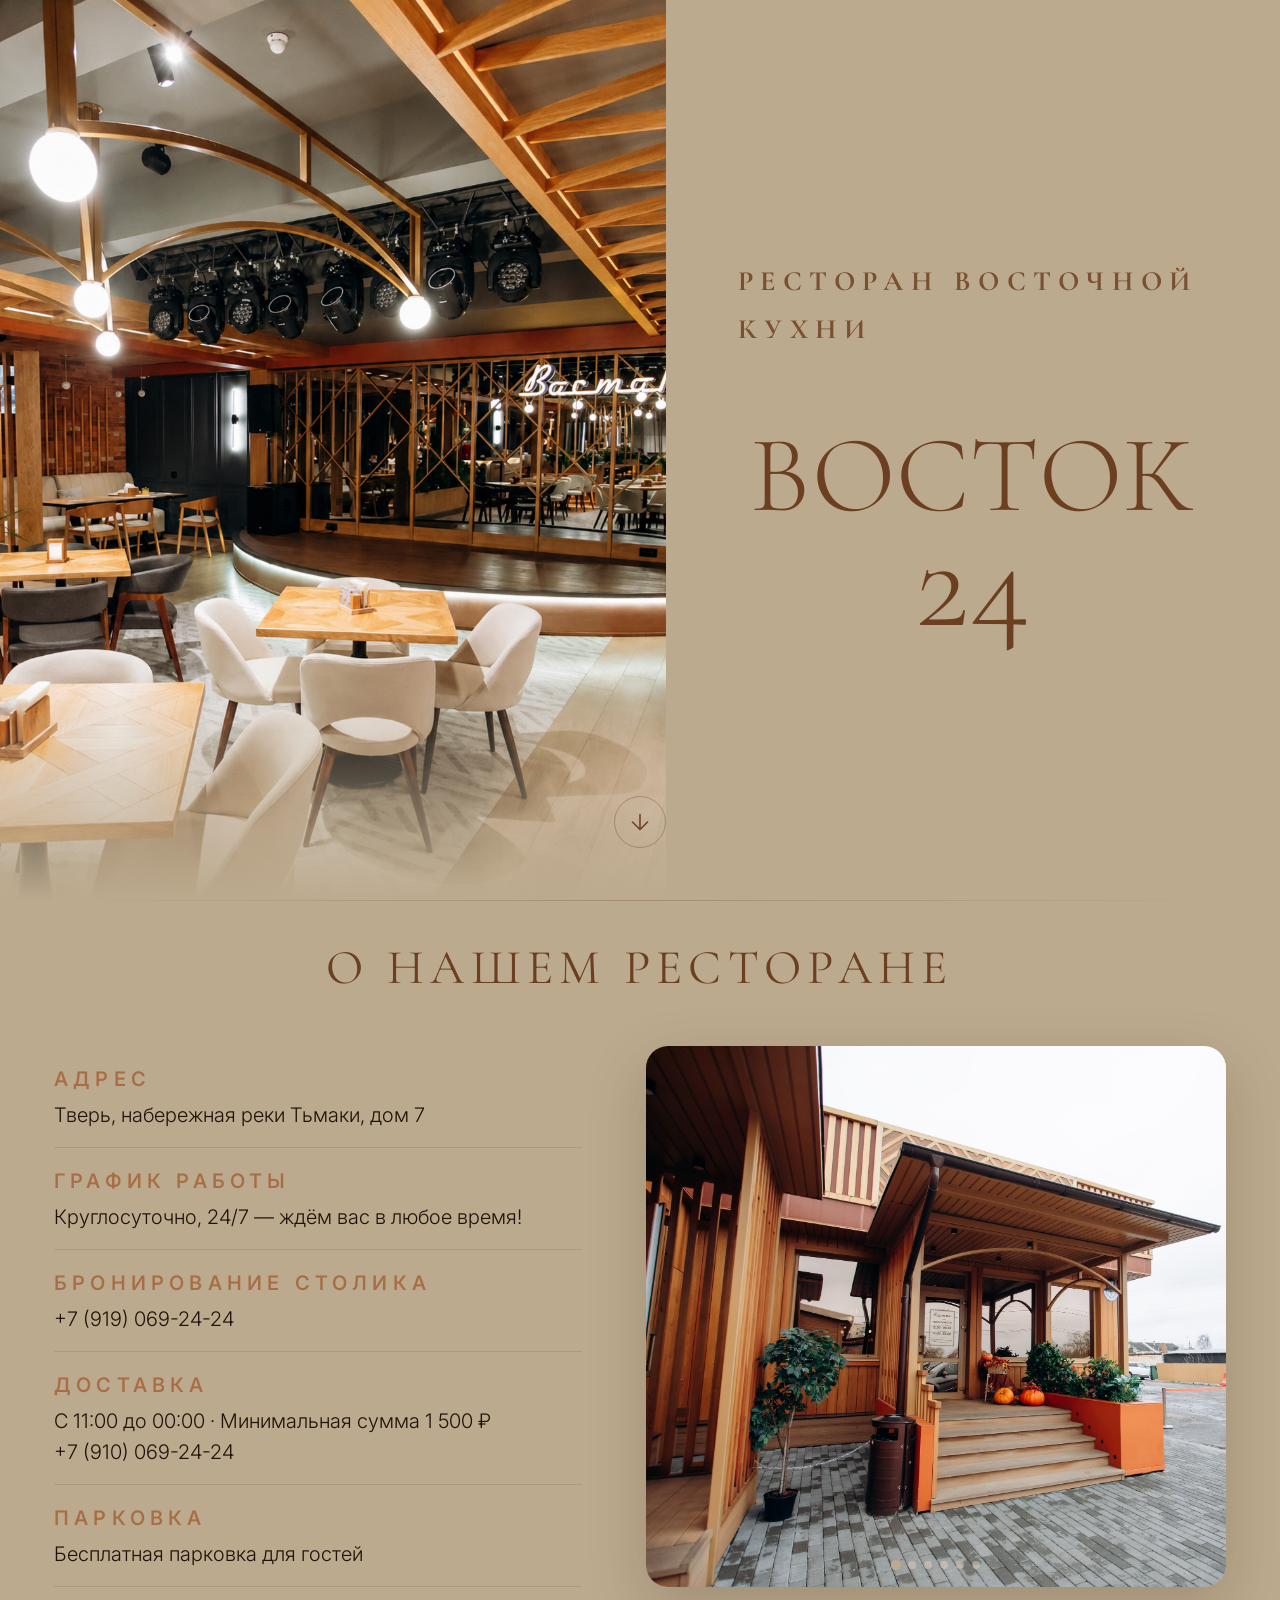
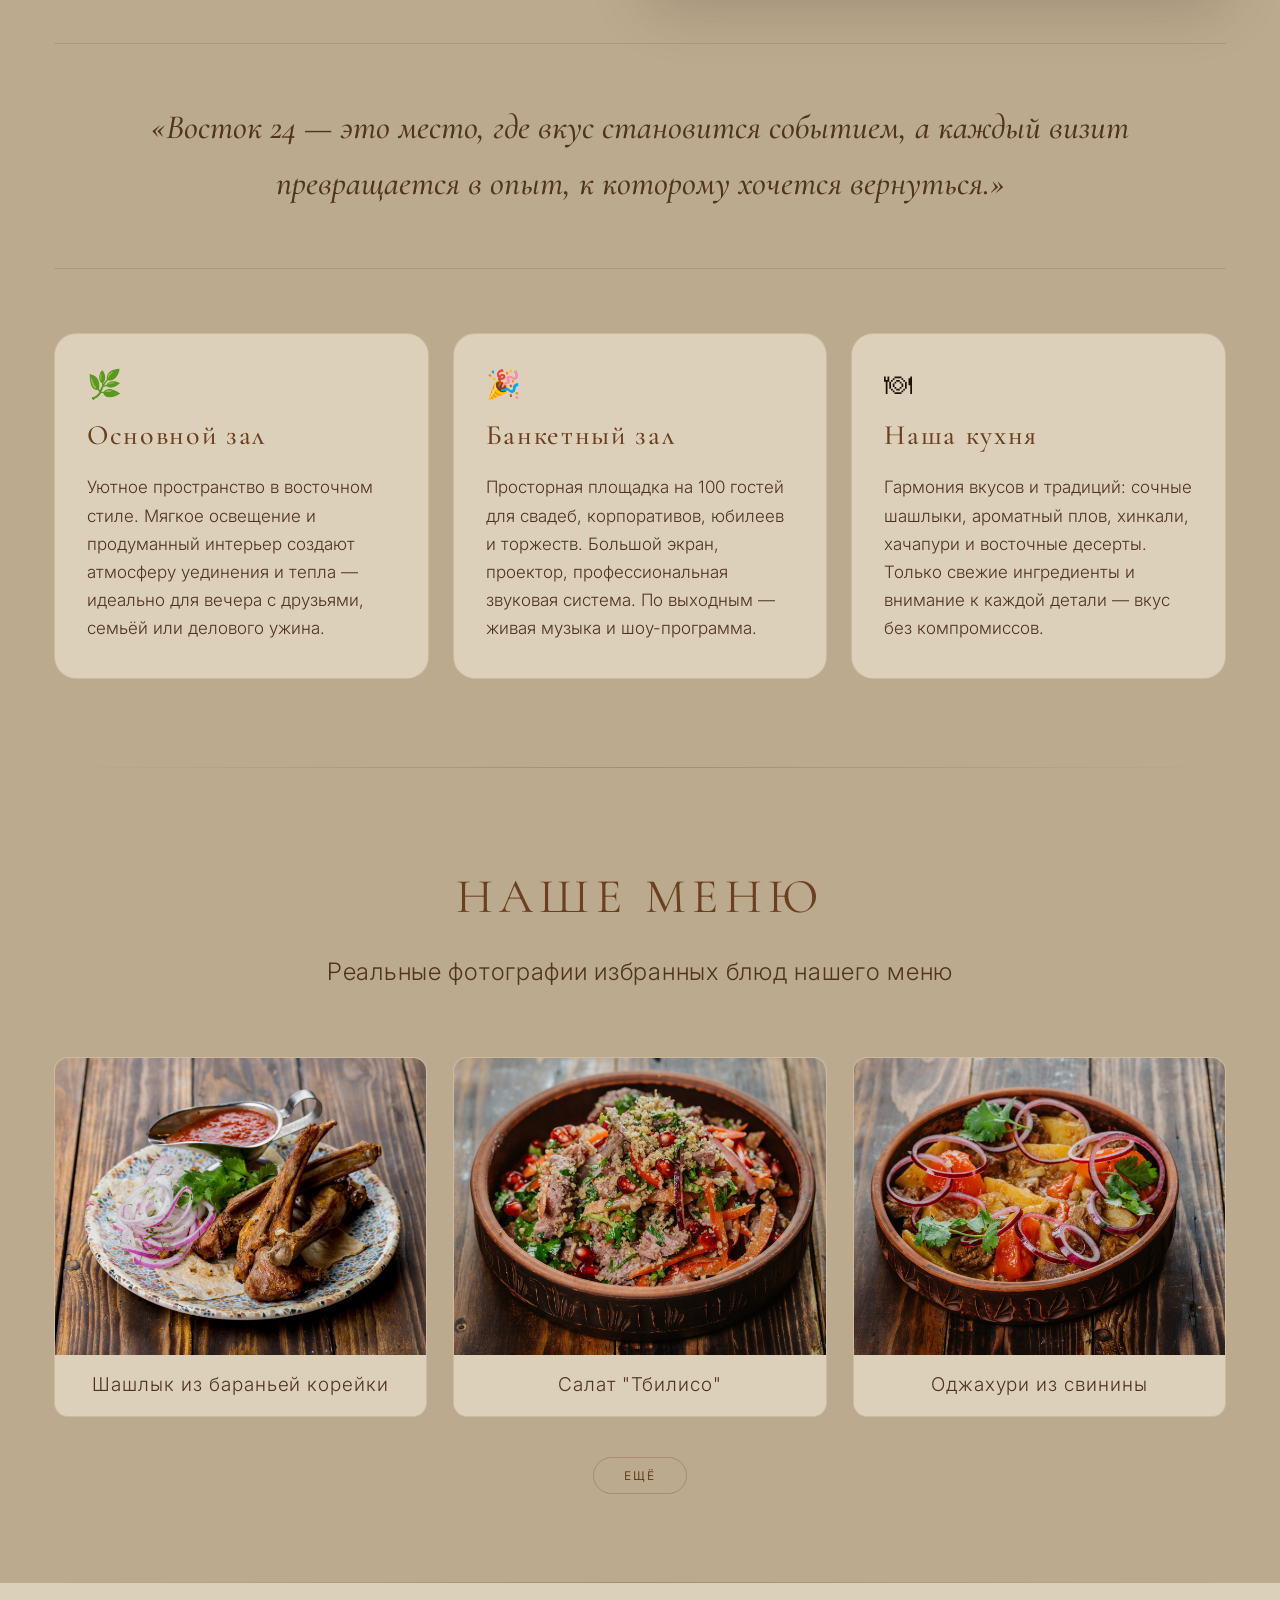
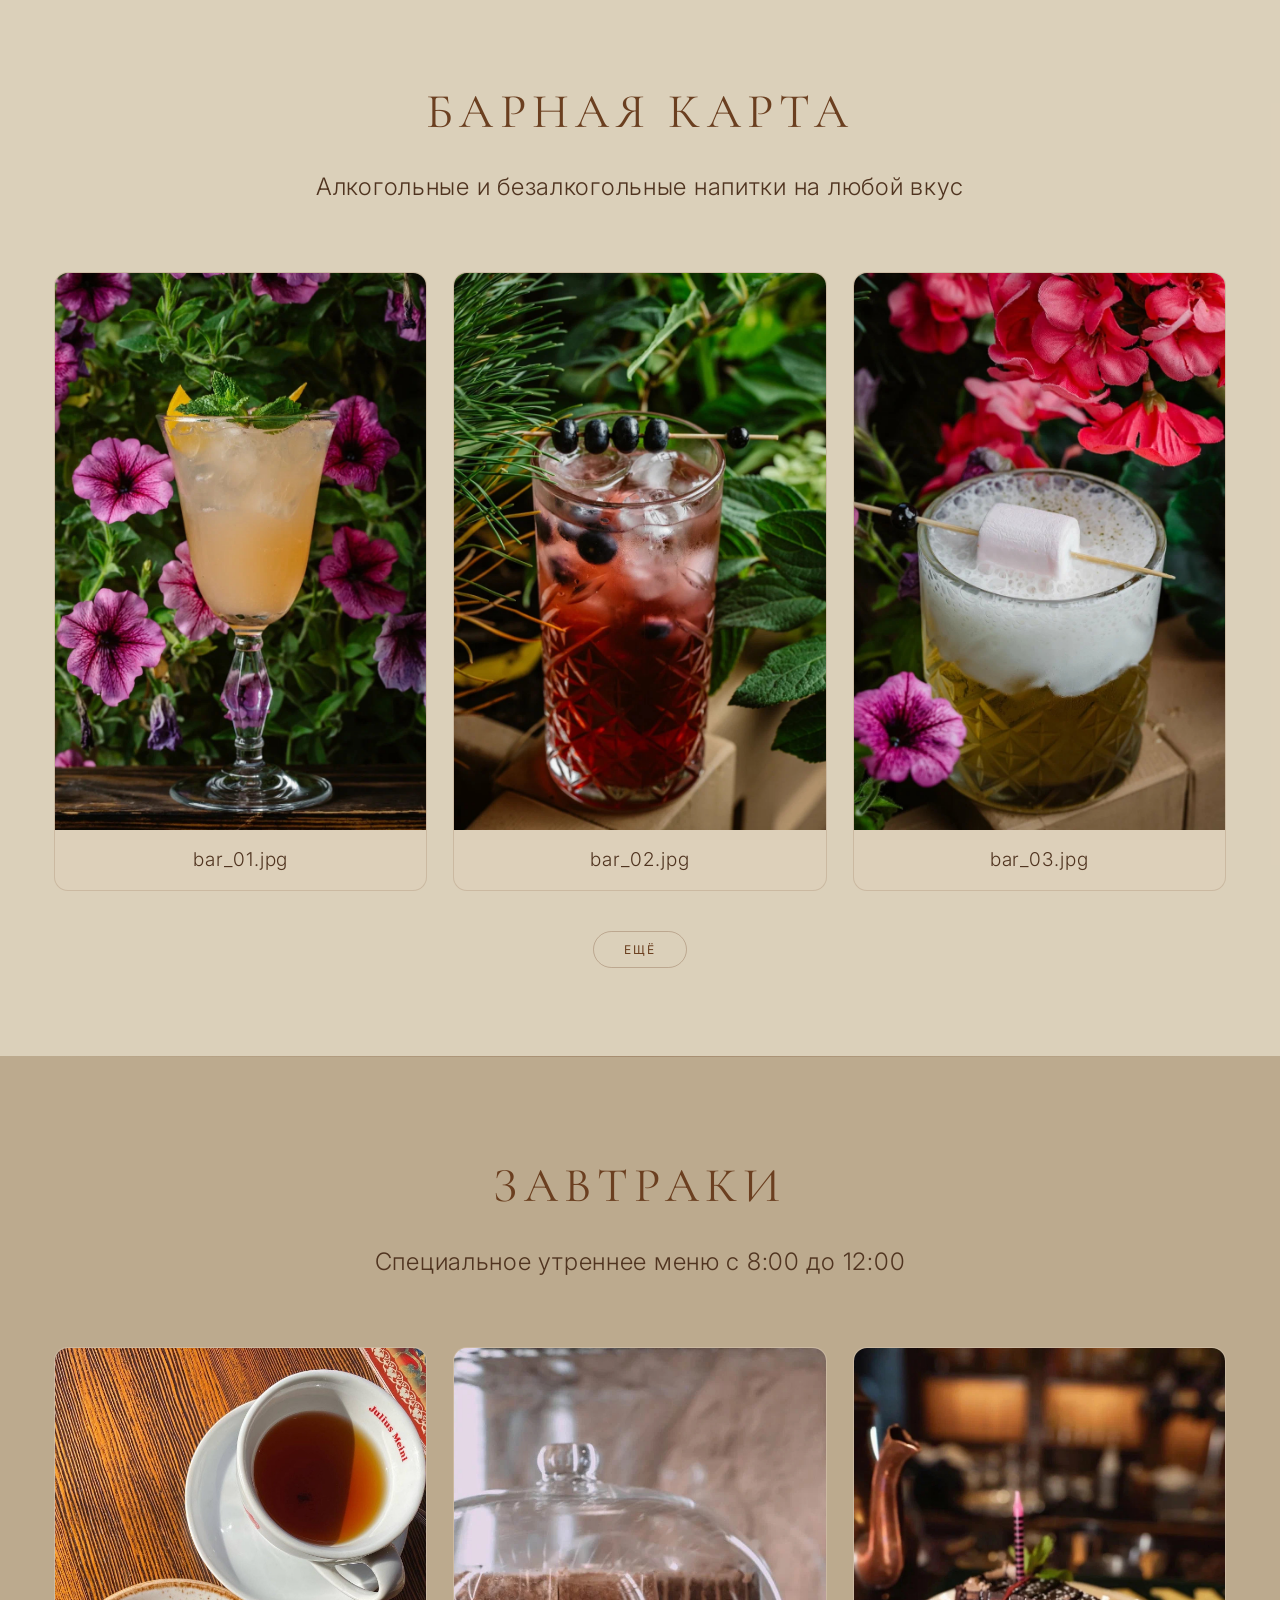
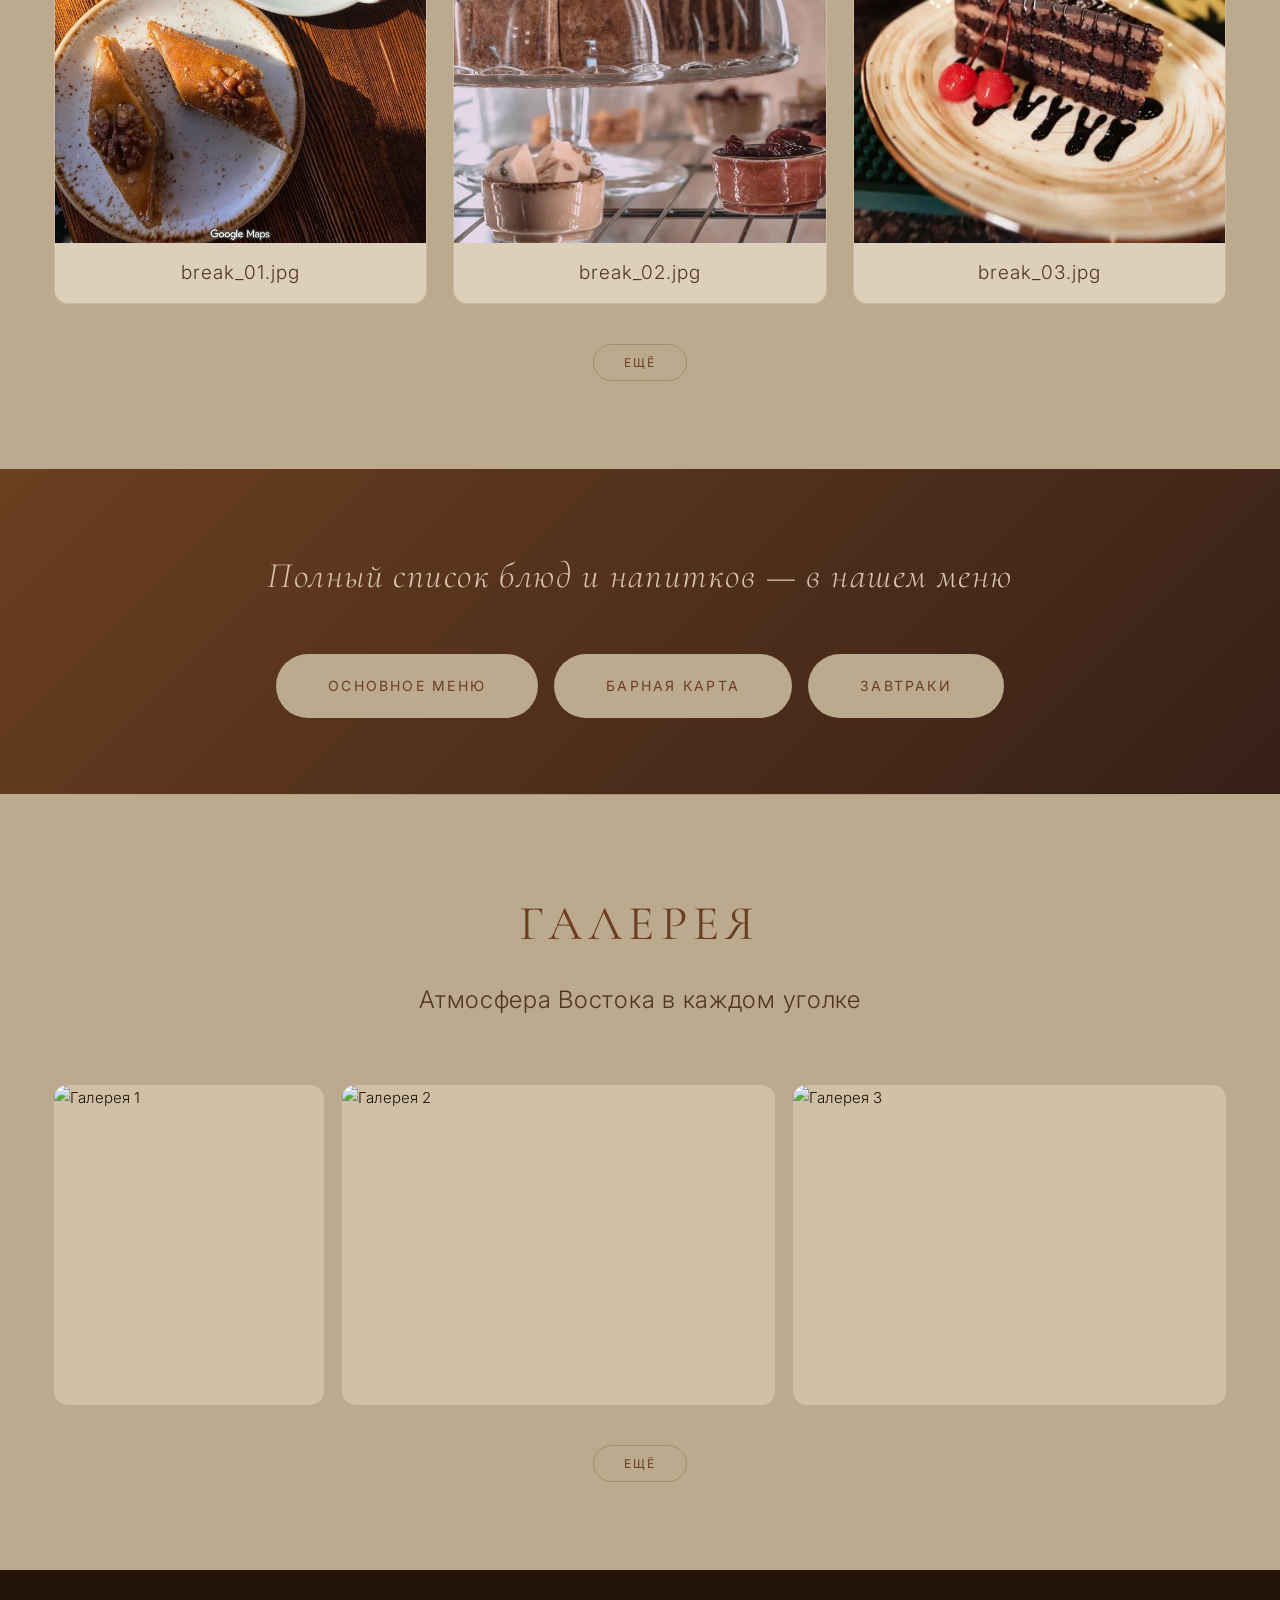
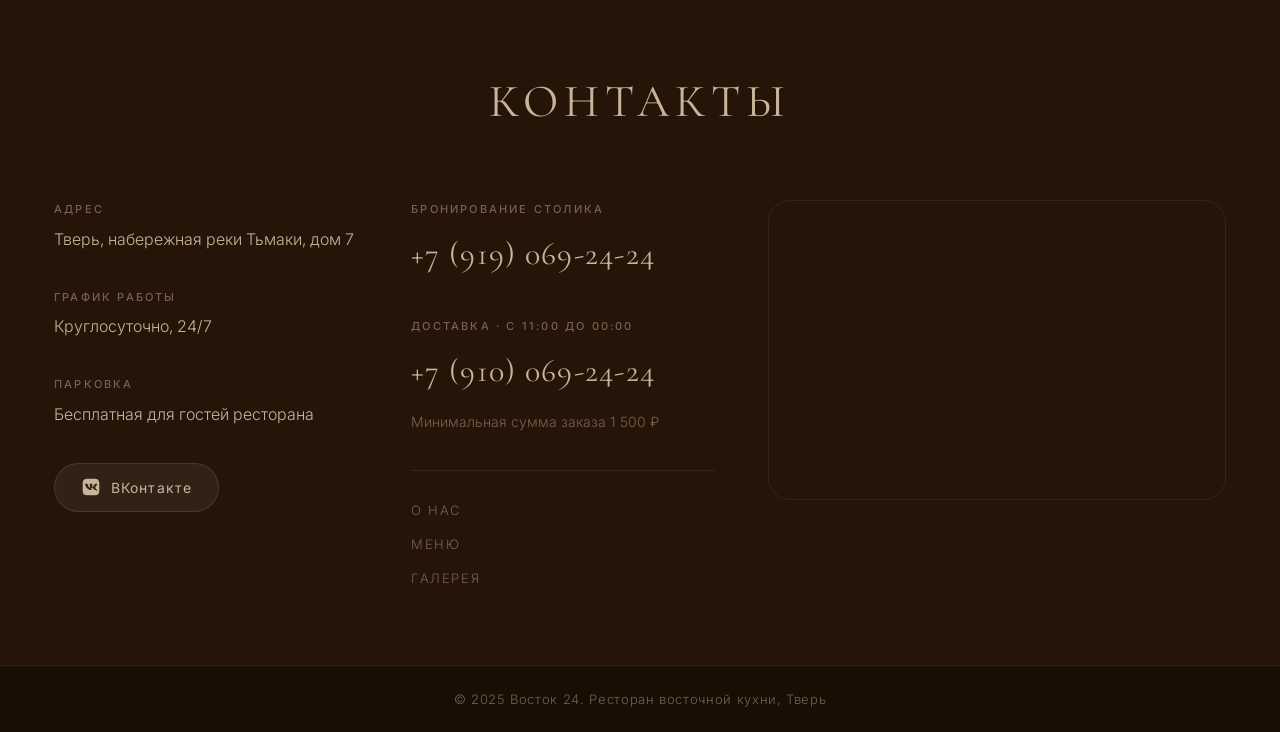
==== commit 413e703a: "add photos, css fix" ====
--- a/index.html
+++ b/index.html
@@ -77,11 +77,12 @@
 
         <div class="about__slider" id="aboutSlider">
           <div class="slider__track" id="sliderTrack">
-            <div class="slider__slide active"><img src="data/about_01.jpg" alt="О ресторане 1" /></div>
-            <div class="slider__slide"><img src="data/about_02.jpg" alt="О ресторане 2" /></div>
-            <div class="slider__slide"><img src="data/about_03.jpg" alt="О ресторане 3" /></div>
-            <div class="slider__slide"><img src="data/about_04.jpg" alt="О ресторане 4" /></div>
-            <div class="slider__slide"><img src="data/about_05.jpg" alt="О ресторане 5" /></div>
+            <div class="slider__slide active"><img src="data/about/about_01.jpg" alt="О ресторане 1" /></div>
+            <div class="slider__slide"><img src="data/about/about_02.jpg" alt="О ресторане 2" /></div>
+            <div class="slider__slide"><img src="data/about/about_03.jpg" alt="О ресторане 3" /></div>
+            <div class="slider__slide"><img src="data/about/about_04.jpg" alt="О ресторане 4" /></div>
+            <div class="slider__slide"><img src="data/about/about_05.jpg" alt="О ресторане 5" /></div>
+            <div class="slider__slide"><img src="data/about/about_06.jpg" alt="О ресторане 6" /></div>
           </div>
           <div class="slider__dots" id="sliderDots">
             <button class="slider__dot active" data-idx="0" aria-label="Фото 1"></button>
@@ -89,13 +90,8 @@
             <button class="slider__dot" data-idx="2" aria-label="Фото 3"></button>
             <button class="slider__dot" data-idx="3" aria-label="Фото 4"></button>
             <button class="slider__dot" data-idx="4" aria-label="Фото 5"></button>
-          </div>
-          <button class="slider__arrow slider__arrow--prev" id="sliderPrev" aria-label="Назад">
-            <svg width="18" height="18" viewBox="0 0 24 24" fill="none"><path d="M15 18l-6-6 6-6" stroke="currentColor" stroke-width="1.5" stroke-linecap="round"/></svg>
-          </button>
-          <button class="slider__arrow slider__arrow--next" id="sliderNext" aria-label="Вперёд">
-            <svg width="18" height="18" viewBox="0 0 24 24" fill="none"><path d="M9 18l6-6-6-6" stroke="currentColor" stroke-width="1.5" stroke-linecap="round"/></svg>
-          </button>
+            <button class="slider__dot" data-idx="5" aria-label="Фото 6"></button>
+          </div>
         </div>
       </div>
 
@@ -105,17 +101,17 @@
 
       <div class="halls">
         <div class="hall-card card-reveal">
-          <div class="hall-card__icon">🌿</div>
+          <div class="hall-card__icon">&#127807;</div>
           <h3 class="hall-card__title">Основной зал</h3>
           <p>Уютное пространство в восточном стиле. Мягкое освещение и продуманный интерьер создают атмосферу уединения и тепла — идеально для вечера с друзьями, семьёй или делового ужина.</p>
         </div>
         <div class="hall-card card-reveal">
-          <div class="hall-card__icon">🎉</div>
+          <div class="hall-card__icon">&#127881;</div>
           <h3 class="hall-card__title">Банкетный зал</h3>
           <p>Просторная площадка на 100 гостей для свадеб, корпоративов, юбилеев и торжеств. Большой экран, проектор, профессиональная звуковая система. По выходным — живая музыка и шоу-программа.</p>
         </div>
         <div class="hall-card card-reveal">
-          <div class="hall-card__icon">🍽</div>
+          <div class="hall-card__icon">&#127869;</div>
           <h3 class="hall-card__title">Наша кухня</h3>
           <p>Гармония вкусов и традиций: сочные шашлыки, ароматный плов, хинкали, хачапури и восточные десерты. Только свежие ингредиенты и внимание к каждой детали — вкус без компромиссов.</p>
         </div>
@@ -132,19 +128,19 @@
       <p class="section__sub">Реальные фотографии избранных блюд нашего меню</p>
       <div class="food-grid">
         <div class="food-row food-row--visible" id="menuRow1">
-          <div class="food-card card-reveal" data-zoom="data/menu_01.jpg"><div class="food-card__img-wrap"><img src="data/menu_01.jpg" alt="Блюдо 1" loading="lazy" onerror="this.parentElement.classList.add('no-img')" /></div><p class="food-card__name">menu_01.jpg</p></div>
-          <div class="food-card card-reveal" data-zoom="data/menu_02.jpg"><div class="food-card__img-wrap"><img src="data/menu_02.jpg" alt="Блюдо 2" loading="lazy" onerror="this.parentElement.classList.add('no-img')" /></div><p class="food-card__name">menu_02.jpg</p></div>
-          <div class="food-card card-reveal" data-zoom="data/menu_03.jpg"><div class="food-card__img-wrap"><img src="data/menu_03.jpg" alt="Блюдо 3" loading="lazy" onerror="this.parentElement.classList.add('no-img')" /></div><p class="food-card__name">menu_03.jpg</p></div>
+          <div class="food-card card-reveal" data-zoom="data/menu/menu_01.jpg"><div class="food-card__img-wrap"><img src="data/menu/menu_01.jpg" alt="Блюдо 1" loading="lazy" onerror="this.parentElement.classList.add('no-img')" /></div><p class="food-card__name">Шашлык из бараньей корейки</p></div>
+          <div class="food-card card-reveal" data-zoom="data/menu/menu_02.jpg"><div class="food-card__img-wrap"><img src="data/menu/menu_02.jpg" alt="Блюдо 2" loading="lazy" onerror="this.parentElement.classList.add('no-img')" /></div><p class="food-card__name">Салат "Тбилисо"</p></div>
+          <div class="food-card card-reveal" data-zoom="data/menu/menu_03.jpg"><div class="food-card__img-wrap"><img src="data/menu/menu_03.jpg" alt="Блюдо 3" loading="lazy" onerror="this.parentElement.classList.add('no-img')" /></div><p class="food-card__name">Оджахури из свинины</p></div>
         </div>
         <div class="food-row food-row--hidden" id="menuRow2">
-          <div class="food-card card-reveal" data-zoom="data/menu_04.jpg"><div class="food-card__img-wrap"><img src="data/menu_04.jpg" alt="Блюдо 4" loading="lazy" onerror="this.parentElement.classList.add('no-img')" /></div><p class="food-card__name">menu_04.jpg</p></div>
-          <div class="food-card card-reveal" data-zoom="data/menu_05.jpg"><div class="food-card__img-wrap"><img src="data/menu_05.jpg" alt="Блюдо 5" loading="lazy" onerror="this.parentElement.classList.add('no-img')" /></div><p class="food-card__name">menu_05.jpg</p></div>
-          <div class="food-card card-reveal" data-zoom="data/menu_06.jpg"><div class="food-card__img-wrap"><img src="data/menu_06.jpg" alt="Блюдо 6" loading="lazy" onerror="this.parentElement.classList.add('no-img')" /></div><p class="food-card__name">menu_06.jpg</p></div>
+          <div class="food-card card-reveal" data-zoom="data/menu/menu_04.jpg"><div class="food-card__img-wrap"><img src="data/menu/menu_04.jpg" alt="Блюдо 4" loading="lazy" onerror="this.parentElement.classList.add('no-img')" /></div><p class="food-card__name">Борщ с говядиной</p></div>
+          <div class="food-card card-reveal" data-zoom="data/menu/menu_05.jpg"><div class="food-card__img-wrap"><img src="data/menu/menu_05.jpg" alt="Блюдо 5" loading="lazy" onerror="this.parentElement.classList.add('no-img')" /></div><p class="food-card__name">Каурма-лагман</p></div>
+          <div class="food-card card-reveal" data-zoom="data/menu/menu_06.jpg"><div class="food-card__img-wrap"><img src="data/menu/menu_06.jpg" alt="Блюдо 6" loading="lazy" onerror="this.parentElement.classList.add('no-img')" /></div><p class="food-card__name">Аджапсандал</p></div>
         </div>
         <div class="food-row food-row--hidden" id="menuRow3">
-          <div class="food-card card-reveal" data-zoom="data/menu_07.jpg"><div class="food-card__img-wrap"><img src="data/menu_07.jpg" alt="Блюдо 7" loading="lazy" onerror="this.parentElement.classList.add('no-img')" /></div><p class="food-card__name">menu_07.jpg</p></div>
-          <div class="food-card card-reveal" data-zoom="data/menu_08.jpg"><div class="food-card__img-wrap"><img src="data/menu_08.jpg" alt="Блюдо 8" loading="lazy" onerror="this.parentElement.classList.add('no-img')" /></div><p class="food-card__name">menu_08.jpg</p></div>
-          <div class="food-card card-reveal" data-zoom="data/menu_09.jpg"><div class="food-card__img-wrap"><img src="data/menu_09.jpg" alt="Блюдо 9" loading="lazy" onerror="this.parentElement.classList.add('no-img')" /></div><p class="food-card__name">menu_09.jpg</p></div>
+          <div class="food-card card-reveal" data-zoom="data/menu/menu_07.jpg"><div class="food-card__img-wrap"><img src="data/menu/menu_07.jpg" alt="Блюдо 7" loading="lazy" onerror="this.parentElement.classList.add('no-img')" /></div><p class="food-card__name">Дары Босфора</div>
+          <div class="food-card card-reveal" data-zoom="data/menu/menu_08.jpg"><div class="food-card__img-wrap"><img src="data/menu/menu_08.jpg" alt="Блюдо 8" loading="lazy" onerror="this.parentElement.classList.add('no-img')" /></div><p class="food-card__name">Плов "Праздничный" с говядиной</p></div>
+          <div class="food-card card-reveal" data-zoom="data/menu/menu_09.jpg"><div class="food-card__img-wrap"><img src="data/menu/menu_09.jpg" alt="Блюдо 9" loading="lazy" onerror="this.parentElement.classList.add('no-img')" /></div><p class="food-card__name">Хачапури по-аджарски</p></div>
         </div>
       </div>
       <div class="toggle-btns">
@@ -163,14 +159,14 @@
       <p class="section__sub">Алкогольные и безалкогольные напитки на любой вкус</p>
       <div class="food-grid">
         <div class="food-row food-row--visible" id="barRow1">
-          <div class="food-card card-reveal" data-zoom="data/bar_01.jpg"><div class="food-card__img-wrap"><img src="data/bar_01.jpg" alt="Напиток 1" loading="lazy" onerror="this.parentElement.classList.add('no-img')" /></div><p class="food-card__name">bar_01.jpg</p></div>
-          <div class="food-card card-reveal" data-zoom="data/bar_02.jpg"><div class="food-card__img-wrap"><img src="data/bar_02.jpg" alt="Напиток 2" loading="lazy" onerror="this.parentElement.classList.add('no-img')" /></div><p class="food-card__name">bar_02.jpg</p></div>
-          <div class="food-card card-reveal" data-zoom="data/bar_03.jpg"><div class="food-card__img-wrap"><img src="data/bar_03.jpg" alt="Напиток 3" loading="lazy" onerror="this.parentElement.classList.add('no-img')" /></div><p class="food-card__name">bar_03.jpg</p></div>
+          <div class="food-card card-reveal" data-zoom="data/bar/bar_01.jpg"><div class="food-card__img-wrap"><img src="data/bar/bar_01.jpg" alt="Напиток 1" loading="lazy" onerror="this.parentElement.classList.add('no-img')" /></div><p class="food-card__name">bar_01.jpg</p></div>
+          <div class="food-card card-reveal" data-zoom="data/bar/bar_02.jpg"><div class="food-card__img-wrap"><img src="data/bar/bar_02.jpg" alt="Напиток 2" loading="lazy" onerror="this.parentElement.classList.add('no-img')" /></div><p class="food-card__name">bar_02.jpg</p></div>
+          <div class="food-card card-reveal" data-zoom="data/bar/bar_03.jpg"><div class="food-card__img-wrap"><img src="data/bar/bar_03.jpg" alt="Напиток 3" loading="lazy" onerror="this.parentElement.classList.add('no-img')" /></div><p class="food-card__name">bar_03.jpg</p></div>
         </div>
         <div class="food-row food-row--hidden" id="barRow2">
-          <div class="food-card card-reveal" data-zoom="data/bar_04.jpg"><div class="food-card__img-wrap"><img src="data/bar_04.jpg" alt="Напиток 4" loading="lazy" onerror="this.parentElement.classList.add('no-img')" /></div><p class="food-card__name">bar_04.jpg</p></div>
-          <div class="food-card card-reveal" data-zoom="data/bar_05.jpg"><div class="food-card__img-wrap"><img src="data/bar_05.jpg" alt="Напиток 5" loading="lazy" onerror="this.parentElement.classList.add('no-img')" /></div><p class="food-card__name">bar_05.jpg</p></div>
-          <div class="food-card card-reveal" data-zoom="data/bar_06.jpg"><div class="food-card__img-wrap"><img src="data/bar_06.jpg" alt="Напиток 6" loading="lazy" onerror="this.parentElement.classList.add('no-img')" /></div><p class="food-card__name">bar_06.jpg</p></div>
+          <div class="food-card card-reveal" data-zoom="data/bar/bar_04.jpg"><div class="food-card__img-wrap"><img src="data/bar/bar_04.jpg" alt="Напиток 4" loading="lazy" onerror="this.parentElement.classList.add('no-img')" /></div><p class="food-card__name">bar_04.jpg</p></div>
+          <div class="food-card card-reveal" data-zoom="data/bar/bar_05.jpg"><div class="food-card__img-wrap"><img src="data/bar/bar_05.jpg" alt="Напиток 5" loading="lazy" onerror="this.parentElement.classList.add('no-img')" /></div><p class="food-card__name">bar_05.jpg</p></div>
+          <div class="food-card card-reveal" data-zoom="data/bar/bar_06.jpg"><div class="food-card__img-wrap"><img src="data/bar/bar_06.jpg" alt="Напиток 6" loading="lazy" onerror="this.parentElement.classList.add('no-img')" /></div><p class="food-card__name">bar_06.jpg</p></div>
         </div>
       </div>
       <div class="toggle-btns single-toggle">
@@ -188,14 +184,14 @@
       <p class="section__sub">Специальное утреннее меню с 8:00 до 12:00</p>
       <div class="food-grid">
         <div class="food-row food-row--visible" id="breakRow1">
-          <div class="food-card card-reveal" data-zoom="data/break_01.jpg"><div class="food-card__img-wrap"><img src="data/break_01.jpg" alt="Завтрак 1" loading="lazy" onerror="this.parentElement.classList.add('no-img')" /></div><p class="food-card__name">break_01.jpg</p></div>
-          <div class="food-card card-reveal" data-zoom="data/break_02.jpg"><div class="food-card__img-wrap"><img src="data/break_02.jpg" alt="Завтрак 2" loading="lazy" onerror="this.parentElement.classList.add('no-img')" /></div><p class="food-card__name">break_02.jpg</p></div>
-          <div class="food-card card-reveal" data-zoom="data/break_03.jpg"><div class="food-card__img-wrap"><img src="data/break_03.jpg" alt="Завтрак 3" loading="lazy" onerror="this.parentElement.classList.add('no-img')" /></div><p class="food-card__name">break_03.jpg</p></div>
+          <div class="food-card card-reveal" data-zoom="data/zavtrak/break_01.jpg"><div class="food-card__img-wrap"><img src="data/zavtrak/break_01.jpg" alt="Завтрак 1" loading="lazy" onerror="this.parentElement.classList.add('no-img')" /></div><p class="food-card__name">break_01.jpg</p></div>
+          <div class="food-card card-reveal" data-zoom="data/zavtrak/break_02.jpg"><div class="food-card__img-wrap"><img src="data/zavtrak/break_02.jpg" alt="Завтрак 2" loading="lazy" onerror="this.parentElement.classList.add('no-img')" /></div><p class="food-card__name">break_02.jpg</p></div>
+          <div class="food-card card-reveal" data-zoom="data/zavtrak/break_03.jpg"><div class="food-card__img-wrap"><img src="data/zavtrak/break_03.jpg" alt="Завтрак 3" loading="lazy" onerror="this.parentElement.classList.add('no-img')" /></div><p class="food-card__name">break_03.jpg</p></div>
         </div>
         <div class="food-row food-row--hidden" id="breakRow2">
-          <div class="food-card card-reveal" data-zoom="data/break_04.jpg"><div class="food-card__img-wrap"><img src="data/break_04.jpg" alt="Завтрак 4" loading="lazy" onerror="this.parentElement.classList.add('no-img')" /></div><p class="food-card__name">break_04.jpg</p></div>
-          <div class="food-card card-reveal" data-zoom="data/break_05.jpg"><div class="food-card__img-wrap"><img src="data/break_05.jpg" alt="Завтрак 5" loading="lazy" onerror="this.parentElement.classList.add('no-img')" /></div><p class="food-card__name">break_05.jpg</p></div>
-          <div class="food-card card-reveal" data-zoom="data/break_06.jpg"><div class="food-card__img-wrap"><img src="data/break_06.jpg" alt="Завтрак 6" loading="lazy" onerror="this.parentElement.classList.add('no-img')" /></div><p class="food-card__name">break_06.jpg</p></div>
+          <div class="food-card card-reveal" data-zoom="data/zavtrak/break_04.jpg"><div class="food-card__img-wrap"><img src="data/zavtrak/break_04.jpg" alt="Завтрак 4" loading="lazy" onerror="this.parentElement.classList.add('no-img')" /></div><p class="food-card__name">break_04.jpg</p></div>
+          <div class="food-card card-reveal" data-zoom="data/zavtrak/break_05.jpg"><div class="food-card__img-wrap"><img src="data/zavtrak/break_05.jpg" alt="Завтрак 5" loading="lazy" onerror="this.parentElement.classList.add('no-img')" /></div><p class="food-card__name">break_05.jpg</p></div>
+          <div class="food-card card-reveal" data-zoom="data/zavtrak/break_06.jpg"><div class="food-card__img-wrap"><img src="data/zavtrak/break_06.jpg" alt="Завтрак 6" loading="lazy" onerror="this.parentElement.classList.add('no-img')" /></div><p class="food-card__name">break_06.jpg</p></div>
         </div>
       </div>
       <div class="toggle-btns single-toggle">
@@ -225,20 +221,24 @@
       <p class="section__sub">Атмосфера Востока в каждом уголке</p>
       <div class="gallery-grid">
         <div class="gallery-row" id="galRow1">
-          <div class="gallery-item card-reveal" data-zoom="data/gallery_01.jpg"><img src="data/gallery_01.jpg" alt="Галерея 1" loading="lazy" /><span class="gallery-item__label">gallery_01.jpg</span></div>
+          <div class="gallery-item card-reveal gallery-item--sm" data-zoom="data/gallery_01.jpg"><img src="data/gallery_01.jpg" alt="Галерея 1" loading="lazy" /><span class="gallery-item__label">gallery_01.jpg</span></div>
           <div class="gallery-item card-reveal" data-zoom="data/gallery_02.jpg"><img src="data/gallery_02.jpg" alt="Галерея 2" loading="lazy" /><span class="gallery-item__label">gallery_02.jpg</span></div>
           <div class="gallery-item card-reveal" data-zoom="data/gallery_03.jpg"><img src="data/gallery_03.jpg" alt="Галерея 3" loading="lazy" /><span class="gallery-item__label">gallery_03.jpg</span></div>
+        </div>
+        <div class="gallery-row gallery-row--hidden" id="galRow2">
           <div class="gallery-item card-reveal" data-zoom="data/gallery_04.jpg"><img src="data/gallery_04.jpg" alt="Галерея 4" loading="lazy" /><span class="gallery-item__label">gallery_04.jpg</span></div>
-        </div>
-        <div class="gallery-row gallery-row--hidden" id="galRow2">
-          <div class="gallery-item" data-zoom="data/gallery_05.jpg"><img src="data/gallery_05.jpg" alt="Галерея 5" loading="lazy" /><span class="gallery-item__label">gallery_05.jpg</span></div>
-          <div class="gallery-item" data-zoom="data/gallery_06.jpg"><img src="data/gallery_06.jpg" alt="Галерея 6" loading="lazy" /><span class="gallery-item__label">gallery_06.jpg</span></div>
-          <div class="gallery-item" data-zoom="data/gallery_07.jpg"><img src="data/gallery_07.jpg" alt="Галерея 7" loading="lazy" /><span class="gallery-item__label">gallery_07.jpg</span></div>
-          <div class="gallery-item" data-zoom="data/gallery_08.jpg"><img src="data/gallery_08.jpg" alt="Галерея 8" loading="lazy" /><span class="gallery-item__label">gallery_08.jpg</span></div>
-        </div>
-      </div>
-      <div class="toggle-btns single-toggle">
+          <div class="gallery-item card-reveal gallery-item--sm" data-zoom="data/gallery_05.jpg"><img src="data/gallery_05.jpg" alt="Галерея 5" loading="lazy" /><span class="gallery-item__label">gallery_05.jpg</span></div>
+          <div class="gallery-item card-reveal" data-zoom="data/gallery_06.jpg"><img src="data/gallery_06.jpg" alt="Галерея 6" loading="lazy" /><span class="gallery-item__label">gallery_06.jpg</span></div>
+        </div>
+        <div class="gallery-row gallery-row--hidden" id="galRow3">
+          <div class="gallery-item card-reveal" data-zoom="data/gallery_07.jpg"><img src="data/gallery_07.jpg" alt="Галерея 7" loading="lazy" /><span class="gallery-item__label">gallery_07.jpg</span></div>
+          <div class="gallery-item card-reveal" data-zoom="data/gallery_08.jpg"><img src="data/gallery_08.jpg" alt="Галерея 8" loading="lazy" /><span class="gallery-item__label">gallery_08.jpg</span></div>
+          <div class="gallery-item card-reveal gallery-item--sm" data-zoom="data/gallery_09.jpg"><img src="data/gallery_09.jpg" alt="Галерея 9" loading="lazy" /><span class="gallery-item__label">gallery_09.jpg</span></div>
+        </div>
+      </div>
+      <div class="toggle-btns">
         <button class="toggle-btn" id="galBtn">Ещё</button>
+        <button class="toggle-btn toggle-btn--hide" id="galHide">Скрыть</button>
       </div>
     </div>
   </section>
--- a/style.css
+++ b/style.css
@@ -1,10 +1,6 @@
-/* ============================================================
-   ВОСТОК 24 — style.css
-   ============================================================ */
-
 /* ---------- TOKENS ---------- */
 :root {
-  --bg:           #E6D5C0;
+  --bg:           #BCAA8E; /*dcc4a6*/
   --bg-alt:       #D9C9B0;
   --bg-dark:      #C8B49A;
   --surface:      #DDD0BA;
@@ -25,17 +21,17 @@
   --radius:       14px;
   --radius-lg:    22px;
   --transition:   0.35s cubic-bezier(.4,0,.2,1);
-  --max-w:        1320px;
-  --side-pad:     72px;
+  --max-w:        1480px;
+  --side-pad:     54px;
 }
 
 /* ---------- RESET & BASE ---------- */
 *, *::before, *::after { box-sizing: border-box; margin: 0; padding: 0; }
-html { scroll-behavior: smooth; }
+html { scroll-behavior: smooth; scroll-padding-top: 70px; }
 body {
   font-family: 'Inter', sans-serif;
   font-weight: 300;
-  font-size: 17px;
+  font-size: 15px;
   line-height: 1.7;
   color: var(--text);
   background: var(--bg);
@@ -68,7 +64,7 @@
 
 .navbar__logo {
   font-family: 'Cormorant Garamond', serif;
-  font-size: 21px;
+  font-size: 26px;
   font-weight: 500;
   letter-spacing: 0.22em;
   color: var(--accent);
@@ -78,9 +74,9 @@
 }
 .navbar__logo:hover { color: var(--accent-warm); }
 
-.navbar__links { list-style: none; display: flex; gap: 38px; }
+.navbar__links { list-style: none; display: flex; gap: 34px; }
 .navbar__links a {
-  font-size: 13px;
+  font-size: 14px;
   font-weight: 400;
   letter-spacing: 0.14em;
   text-transform: uppercase;
@@ -145,7 +141,7 @@
 
 .hero__subtitle {
   font-family: 'Cormorant Garamond', serif;
-  font-size: 30px;
+  font-size: 28px;
   font-weight: 700;
   letter-spacing: 0.27em;
   text-transform: uppercase;
@@ -231,9 +227,9 @@
   background: linear-gradient(to right, transparent, var(--border-dark), transparent);
 }
 
-/* ---------- SECTIONS ---------- */
+/* ---------- SECTIONS ---------- (барная карта) */
 .section { padding: 88px var(--side-pad); }
-.food-section--alt { background: var(--bg-alt); }
+.food-section--alt { background: #e5dcc7c4; } /*f2ede0 , e5dcc7*/
 
 .section__title {
   font-family: 'Cormorant Garamond', serif;
@@ -251,31 +247,44 @@
 .section__title.visible { opacity: 1; transform: translateY(0); }
 
 .section__sub {
-  font-size: 16px;
+  font-size: 24px;
   color: var(--text-soft);
   text-align: center;
-  margin-bottom: 60px;
+  margin-bottom: 64px;
   letter-spacing: 0.03em;
 }
 
 /* ---------- ABOUT ---------- */
+.about { scroll-margin-top: 10px; padding-top: 26px; }
 .about__inner { max-width: var(--max-w); margin: 0 auto; }
+.about .section__title { margin-bottom: 36px; }
 
 .about__layout {
   display: grid;
   grid-template-columns: 1fr 1.1fr;
   gap: 64px;
-  align-items: start;
-  margin-bottom: 72px;
+  align-items: stretch;
+  margin-bottom: 56px;
 }
 
 .about__info { display: flex; flex-direction: column; }
+/* Слайдер растягивается под высоту левой колонки — нижние границы совпадают */
+.about__slider {
+  position: relative;
+  border-radius: var(--radius-lg);
+  overflow: hidden;
+  width: 100%;
+  height: 100%;
+  min-height: 420px;
+  background: var(--surface-dark);
+  box-shadow: 0 20px 60px rgba(30,18,8,0.18);
+}
 
 .about__item {
   display: flex;
   flex-direction: column;
-  gap: 6px;
-  padding: 24px 0;
+  gap: 4px;
+  padding: 16px 0;
   border-bottom: 1px solid var(--border);
   opacity: 0;
   transform: translateX(-32px);
@@ -284,23 +293,13 @@
 .about__item.visible { opacity: 1; transform: translateX(0); }
 
 .about__label {
-  font-size: 11px;
-  font-weight: 500;
-  letter-spacing: 0.2em;
+  font-size: 20px;
+  font-weight: 550;
+  letter-spacing: 0.26em;
   text-transform: uppercase;
   color: var(--accent-light);
 }
-.about__item p { font-size: 18px; color: var(--text); line-height: 1.55; }
-
-/* SLIDER */
-.about__slider {
-  position: relative;
-  border-radius: var(--radius-lg);
-  overflow: hidden;
-  aspect-ratio: 4/3;
-  background: var(--surface-dark);
-  box-shadow: 0 20px 60px rgba(30,18,8,0.18);
-}
+.about__item p { font-size: 20px; color: var(--text); line-height: 1.55; }
 
 .slider__track { position: relative; width: 100%; height: 100%; }
 
@@ -337,29 +336,19 @@
   transform: scale(1.3);
 }
 
-.slider__arrow {
-  position: absolute;
-  top: 50%; transform: translateY(-50%);
-  z-index: 5;
-  background: rgba(36,21,8,0.38);
-  border: 1px solid rgba(230,213,192,0.2);
-  border-radius: 50%;
-  width: 40px; height: 40px;
-  display: flex; align-items: center; justify-content: center;
-  color: var(--footer-text);
-  cursor: pointer;
-  transition: background var(--transition);
-}
-.slider__arrow:hover { background: rgba(36,21,8,0.6); }
-.slider__arrow--prev { left: 14px; }
-.slider__arrow--next { right: 14px; }
+.about__slider {
+  cursor: grab;
+  user-select: none;
+  -webkit-user-select: none;
+}
+.about__slider:active { cursor: grabbing; }
 
 /* QUOTE */
 .about__quote {
   font-family: 'Cormorant Garamond', serif;
-  font-size: clamp(20px, 2.2vw, 28px);
-  font-weight: 300;
-  font-style: italic;
+  font-size: clamp(34px, 2.2vw, 34px);
+  font-weight: 500;
+  font-style: oblique;
   color: var(--text-soft);
   text-align: center;
   line-height: 1.65;
@@ -408,12 +397,12 @@
 .hall-card__icon { font-size: 28px; line-height: 1; }
 .hall-card__title {
   font-family: 'Cormorant Garamond', serif;
-  font-size: 22px;
+  font-size: 28px;
   font-weight: 500;
   letter-spacing: 0.06em;
   color: var(--accent);
 }
-.hall-card p { font-size: 16px; color: var(--text-soft); line-height: 1.65; }
+.hall-card p { font-size: 17px; color: var(--text-soft); line-height: 1.65; }
 
 /* ---------- FOOD GRID ---------- */
 .food-section__inner { max-width: var(--max-w); margin: 0 auto; }
@@ -427,12 +416,21 @@
 }
 .food-row--hidden { display: none; }
 .food-row--entering {
-  display: grid;
-  animation: rowIn 0.42s ease forwards;
+  animation: rowIn 0.7s cubic-bezier(.25,.46,.45,.94) forwards;
+}
+.food-row--leaving {
+  animation: rowOut 0.6s cubic-bezier(.55,.06,.68,.19) forwards;
+  -webkit-mask-image: linear-gradient(to top, transparent 5%, rgba(0,0,0,0.4) 40%, black 100%);
+  mask-image: linear-gradient(to top, transparent 5%, rgba(0,0,0,0.4) 40%, black 100%);
 }
 @keyframes rowIn {
-  from { opacity: 0; transform: translateY(16px); }
+  from { opacity: 0; transform: translateY(28px); }
   to   { opacity: 1; transform: translateY(0); }
+}
+@keyframes rowOut {
+  0%   { opacity: 1; transform: translateY(0); }
+  40%  { opacity: 0.7; }
+  100% { opacity: 0; transform: translateY(-36px); }
 }
 
 /* card reveal */
@@ -476,7 +474,7 @@
   font-size: 12px; color: var(--text-mid); letter-spacing: 0.08em;
 }
 .food-card__name {
-  font-size: 13px;
+  font-size: 19px;
   color: var(--text-soft);
   text-align: center;
   padding: 14px 16px;
@@ -508,26 +506,26 @@
 
 /* ---------- MENU LINKS SECTION ---------- */
 .menu-links-section {
-  background: linear-gradient(135deg, var(--accent) 0%, #4A2510 100%);
+  background: linear-gradient(135deg, var(--accent) 0%, #362017 100%); /*4A2510*/
   padding: 76px var(--side-pad);
 }
 .menu-links__inner { max-width: 800px; margin: 0 auto; text-align: center; }
 .menu-links__lead {
   font-family: 'Cormorant Garamond', serif;
-  font-size: clamp(20px, 2.4vw, 28px);
+  font-size: clamp(26px, 3vw, 36px);
   font-weight: 300; font-style: italic;
   color: rgba(230,213,192,0.9);
-  margin-bottom: 40px; letter-spacing: 0.04em;
+  margin-bottom: 48px; letter-spacing: 0.04em;
 }
 .menu-links__btns { display: flex; justify-content: center; gap: 16px; flex-wrap: wrap; }
 .menu-link-btn {
   font-family: 'Inter', sans-serif;
-  font-size: 13px; font-weight: 400;
+  font-size: 14px; font-weight: 400;
   letter-spacing: 0.16em; text-transform: uppercase;
   color: var(--accent);
   background: var(--bg);
   border-radius: 34px;
-  padding: 14px 38px;
+  padding: 20px 52px;
   transition: background var(--transition), transform var(--transition);
 }
 .menu-link-btn:hover { background: var(--bg-alt); transform: translateY(-2px); }
@@ -537,12 +535,21 @@
 .gallery-grid { display: flex; flex-direction: column; gap: 18px; }
 .gallery-row {
   display: grid;
-  grid-template-columns: 2fr 1fr 1fr 2fr;
   grid-template-rows: 320px;
   gap: 18px;
 }
+/* В каждом ряду узкая плитка на разной позиции — все одной высоты, пустот нет */
+#galRow1 { grid-template-columns: 1fr 1.6fr 1.6fr; } /* узкая слева */
+#galRow2 { grid-template-columns: 1.6fr 1fr 1.6fr; } /* узкая по центру */
+#galRow3 { grid-template-columns: 1.6fr 1.6fr 1fr; } /* узкая справа */
+.gallery-item { height: 100%; }
 .gallery-row--hidden { display: none; }
-.gallery-row--entering { animation: rowIn 0.42s ease forwards; }
+.gallery-row--entering { animation: rowIn 0.7s cubic-bezier(.25,.46,.45,.94) forwards; }
+.gallery-row--leaving {
+  animation: rowOut 0.6s cubic-bezier(.55,.06,.68,.19) forwards;
+  -webkit-mask-image: linear-gradient(to top, transparent 5%, rgba(0,0,0,0.4) 40%, black 100%);
+  mask-image: linear-gradient(to top, transparent 5%, rgba(0,0,0,0.4) 40%, black 100%);
+}
 
 .gallery-item {
   position: relative;
@@ -591,7 +598,7 @@
   letter-spacing: 0.2em; text-transform: uppercase;
   color: var(--footer-soft);
 }
-.footer__info-block p { font-size: 18px; color: var(--footer-text); line-height: 1.55; }
+.footer__info-block p { font-size: 16px; color: var(--footer-text); line-height: 1.55; }
 
 .footer__phone {
   font-family: 'Cormorant Garamond', serif;
@@ -716,7 +723,8 @@
   .about__slider { aspect-ratio: 16/9; }
   .halls { grid-template-columns: 1fr; gap: 16px; }
   .food-row { grid-template-columns: 1fr 1fr; gap: 16px; }
-  .gallery-row { grid-template-columns: 1fr 1fr; grid-template-rows: 220px 220px; }
+  .gallery-row, #galRow1, #galRow2, #galRow3 { grid-template-columns: 1fr 1fr; grid-template-rows: auto; }
+  .gallery-item { height: 220px; }
   .footer__grid { grid-template-columns: 1fr; }
   .hero__vostok { font-size: 56px; }
   .hero__num { font-size: 70px; }
@@ -764,3 +772,18 @@
 .gallery-row .gallery-item:nth-child(2) { transition-delay: 0.07s; }
 .gallery-row .gallery-item:nth-child(3) { transition-delay: 0.14s; }
 .gallery-row .gallery-item:nth-child(4) { transition-delay: 0.21s; }
+
+/* Bar-cards */
+#bar .food-card__img-wrap {
+  aspect-ratio: 2/3;
+}
+
+/* Break-cards */
+#breakfast .food-card__img-wrap {
+  aspect-ratio: 3/4;
+}
+
+/* Menu-cards */
+#menu .food-card__img-wrap {
+  aspect-ratio: 3/2.4;
+}
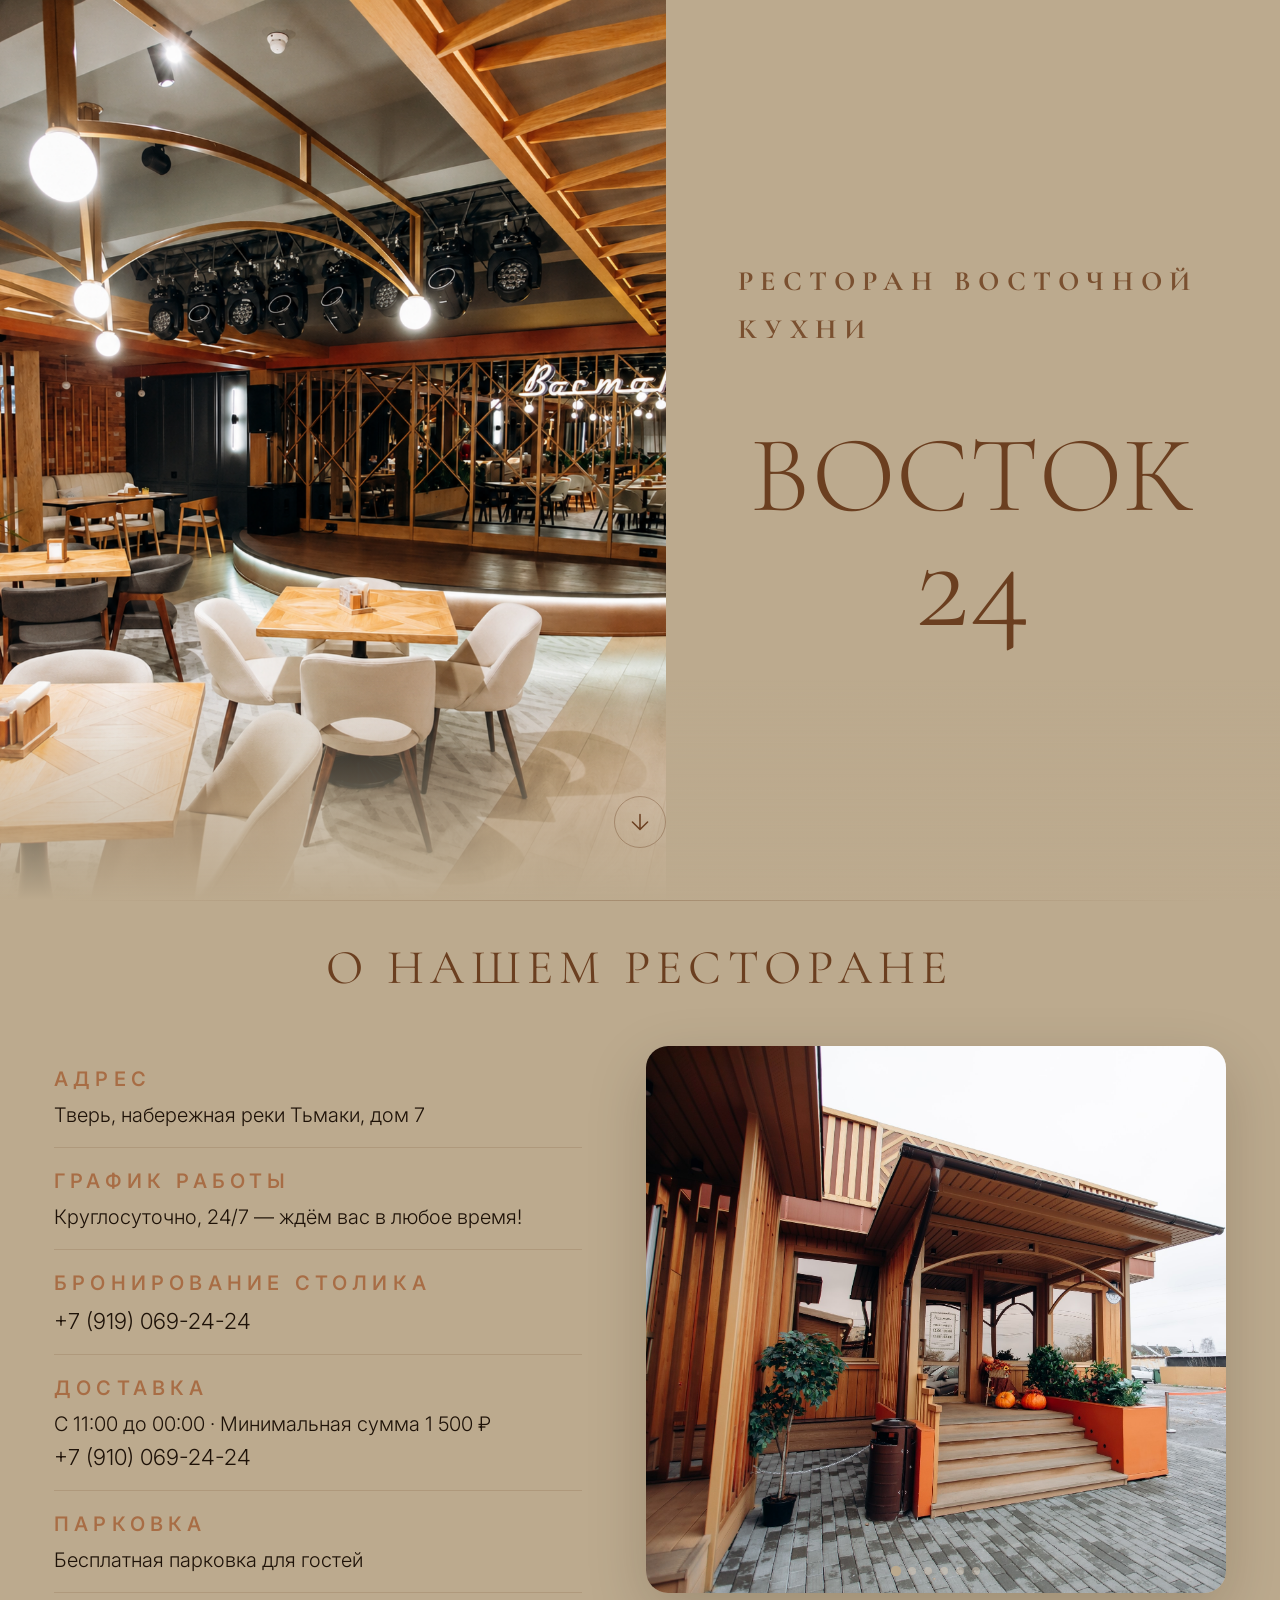
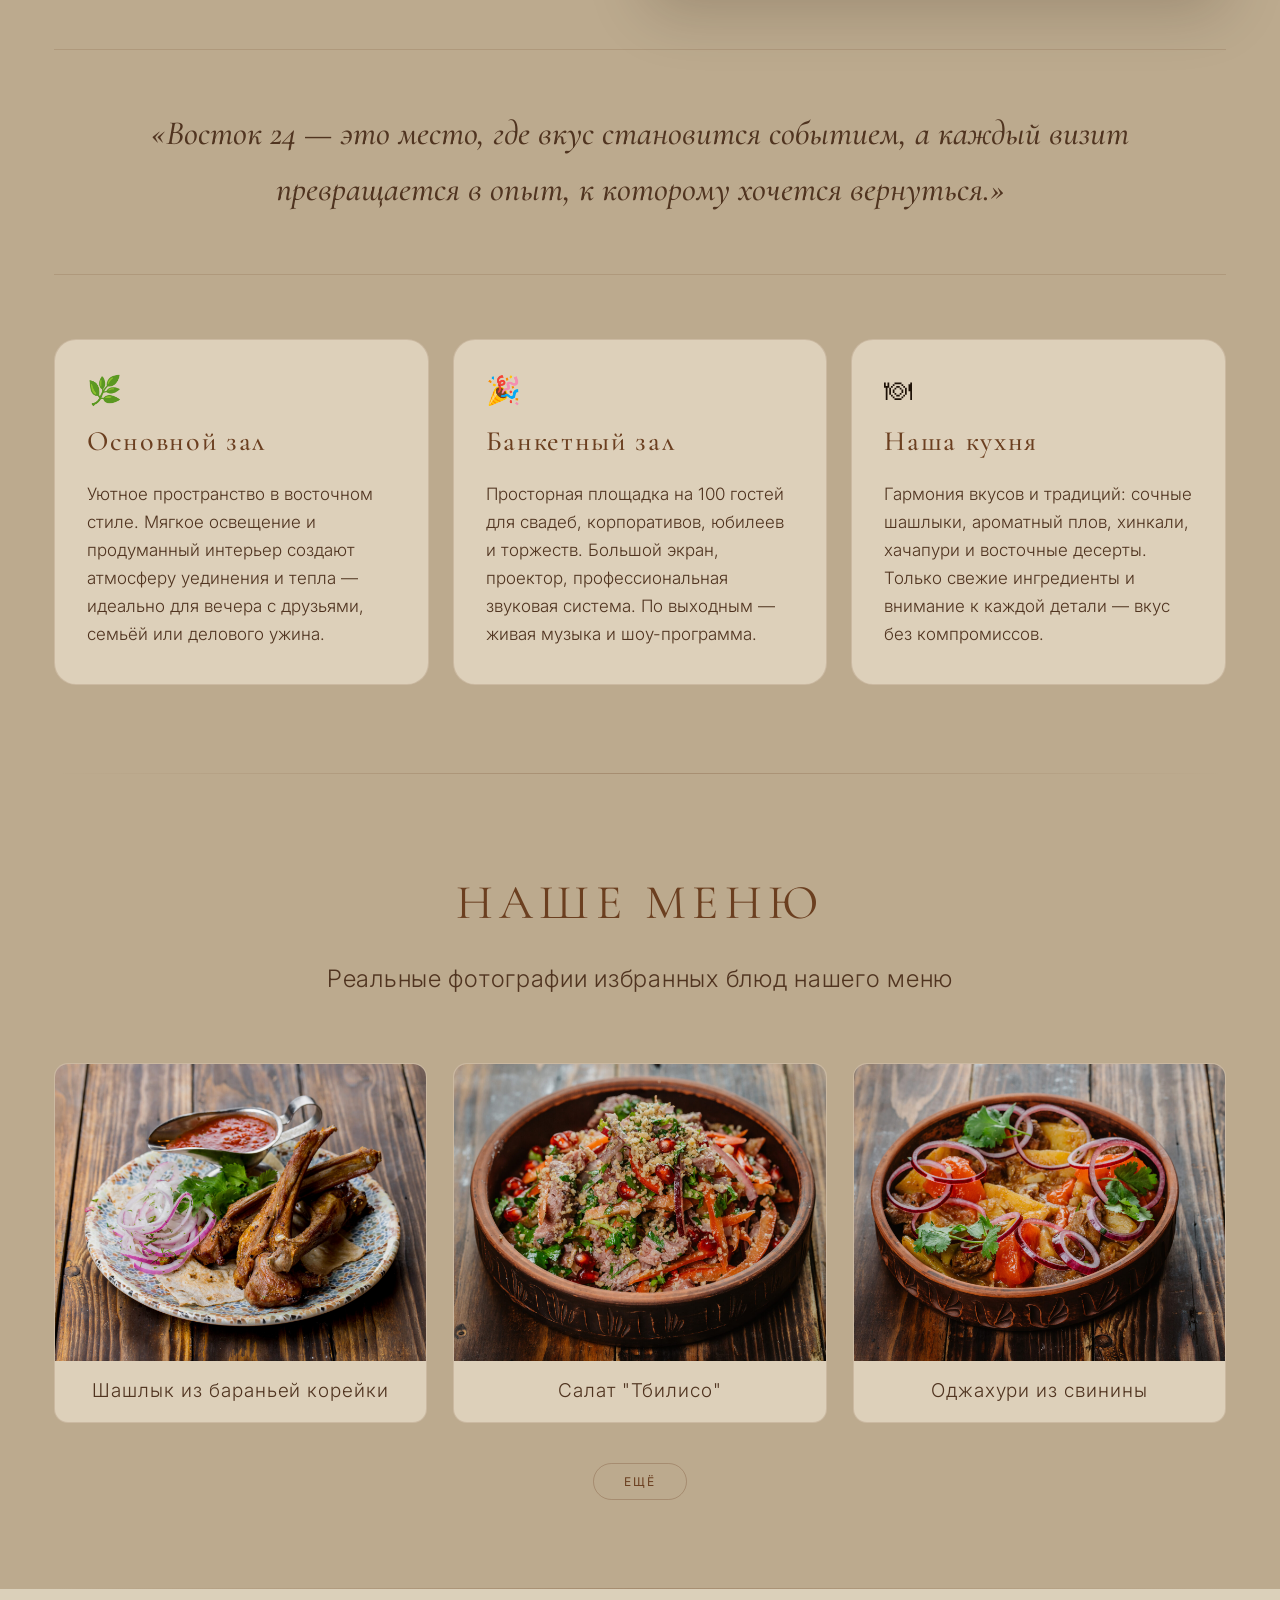
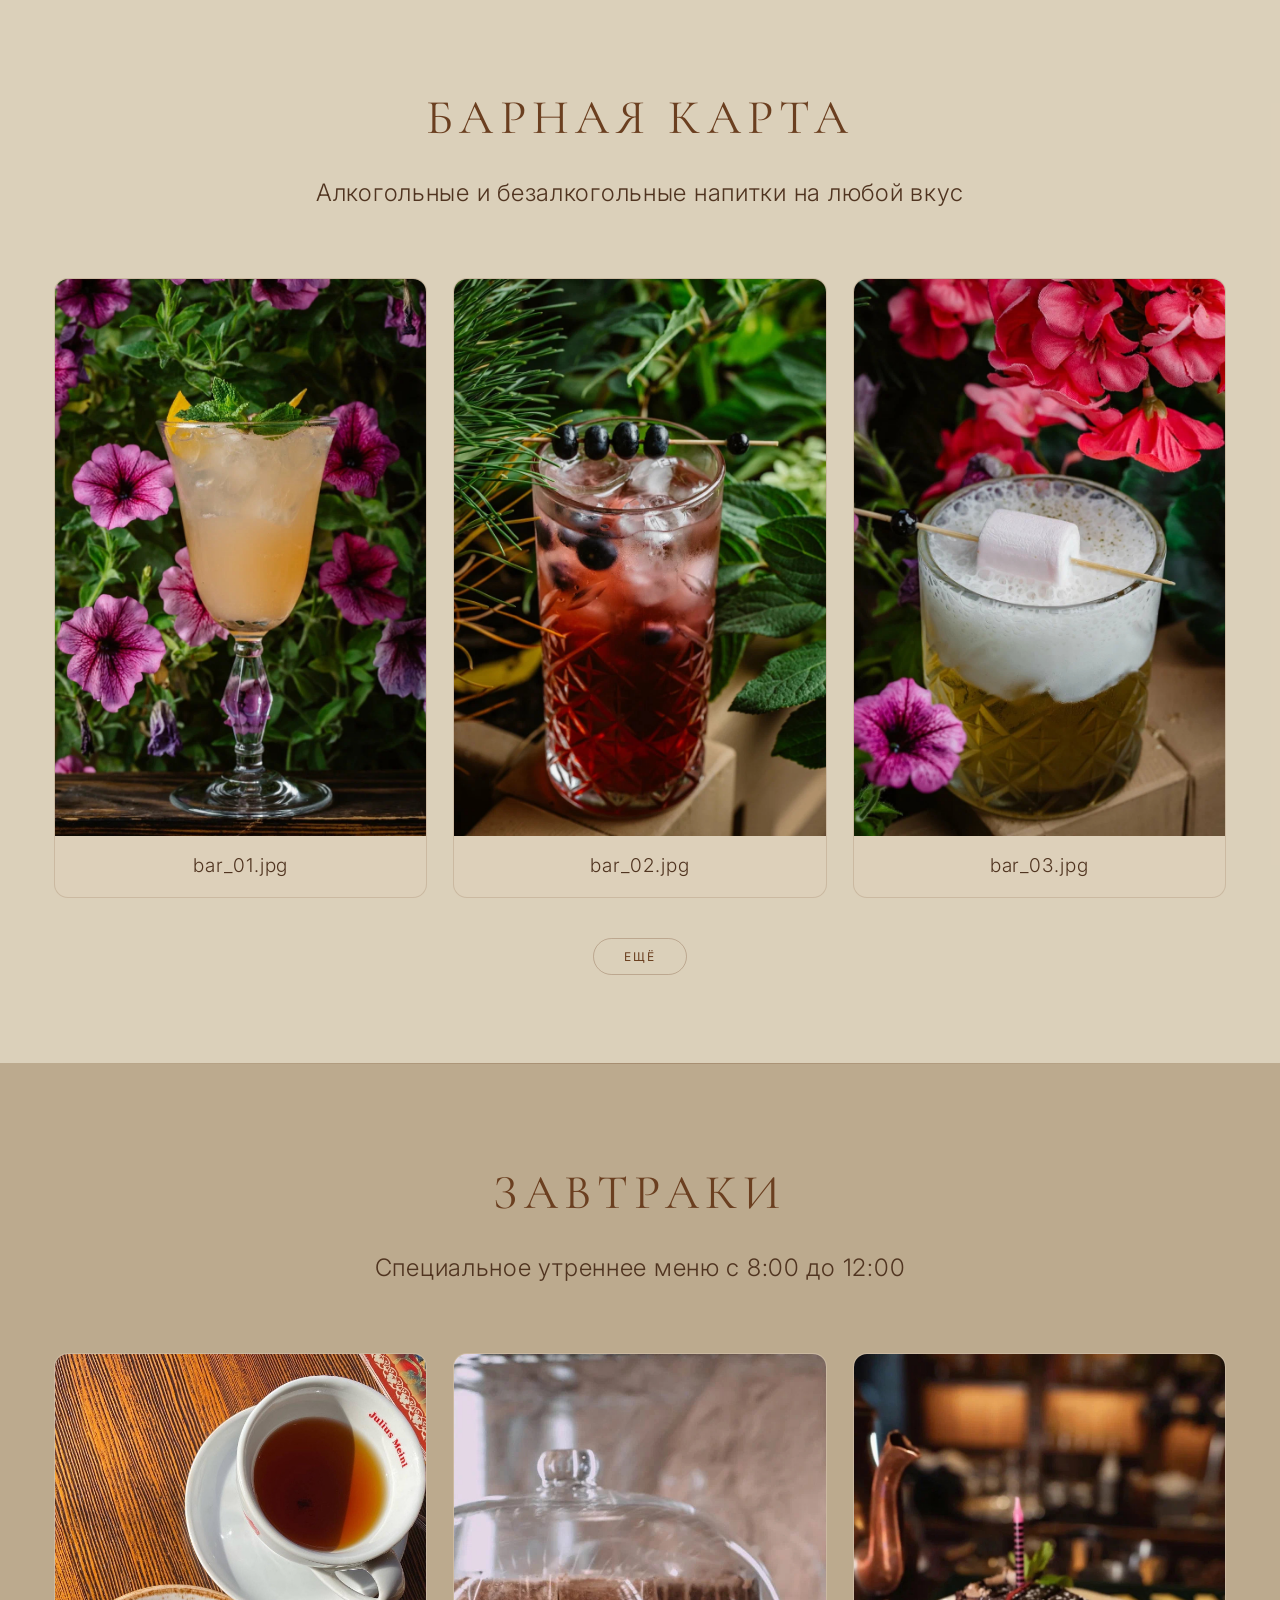
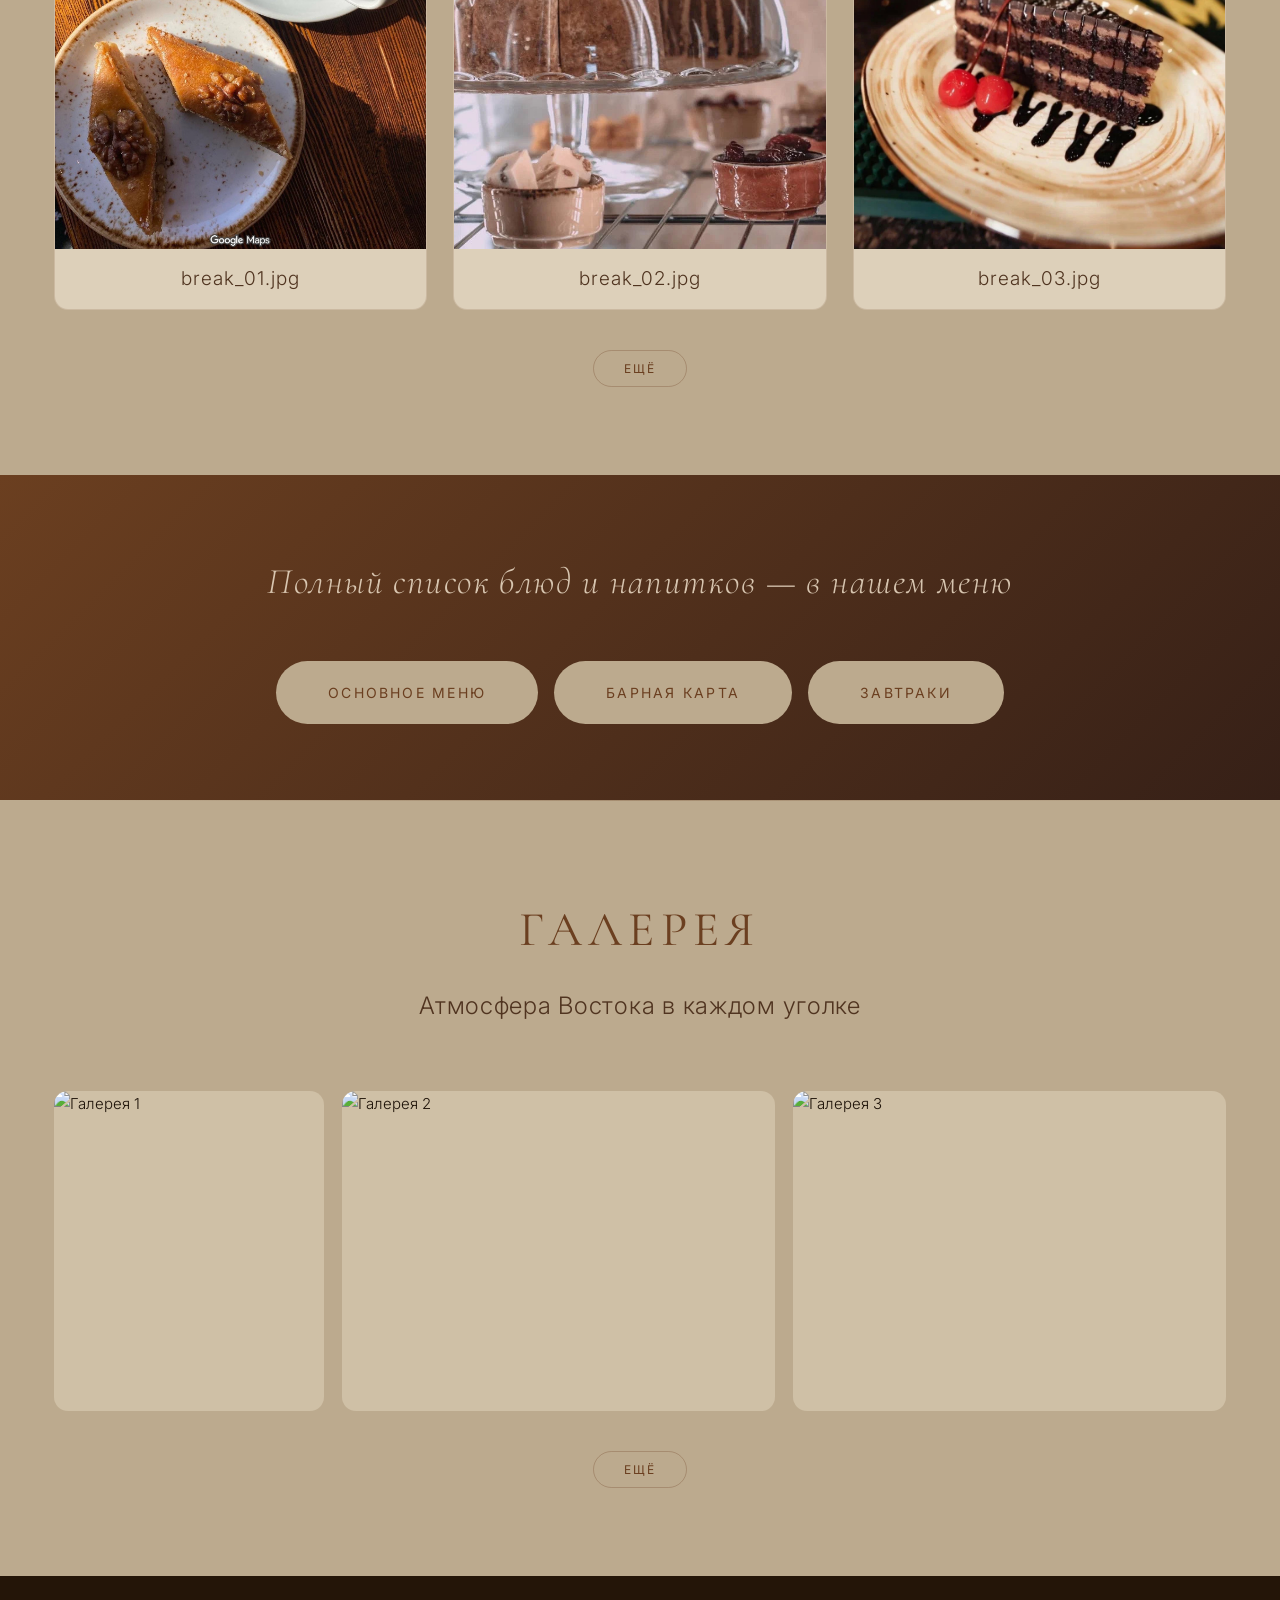
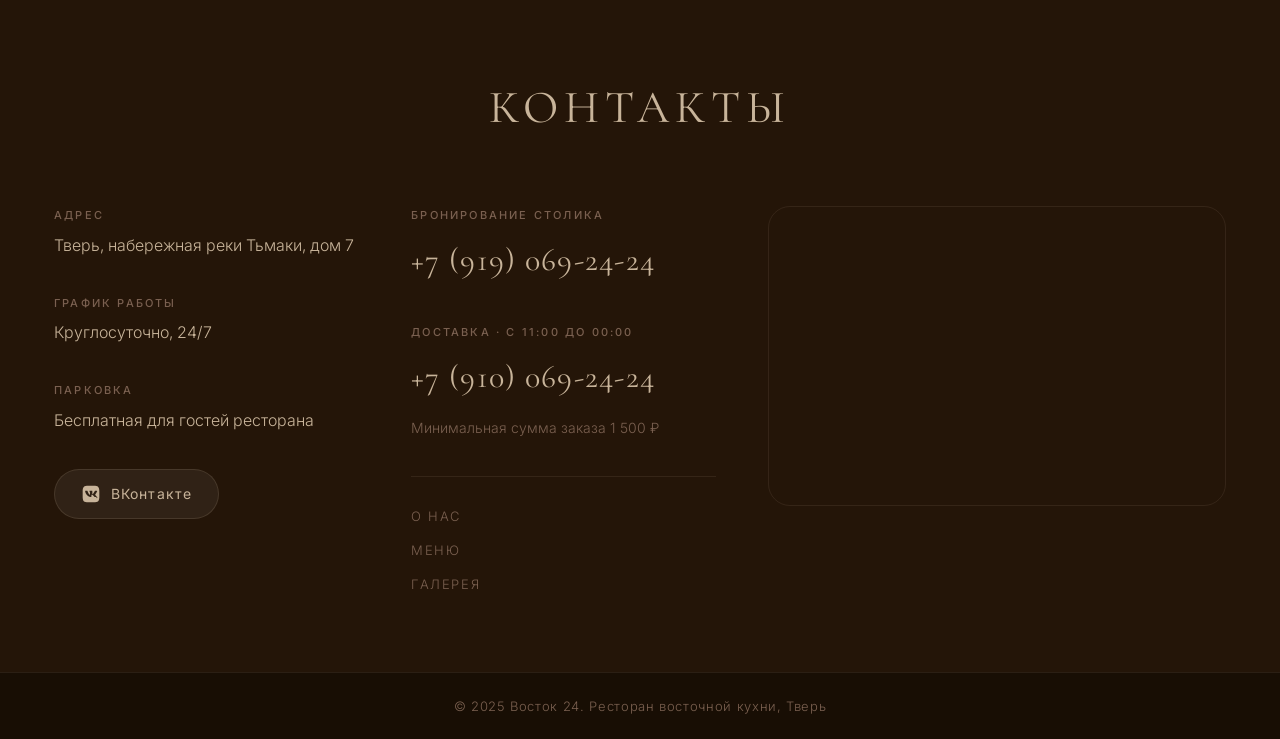
==== commit 02867966: "добавлены картинки на главную страницу (кроме галереи)" ====
--- a/index.html
+++ b/index.html
@@ -63,11 +63,11 @@
           </div>
           <div class="about__item slide-in">
             <span class="about__label">Бронирование столика</span>
-            <p>+7 (919) 069-24-24</p>
+            <p><a href="tel:+79190692424">+7 (919) 069-24-24</a></p>
           </div>
           <div class="about__item slide-in">
             <span class="about__label">Доставка</span>
-            <p>С 11:00 до 00:00 · Минимальная сумма 1 500 ₽<br/>+7 (910) 069-24-24</p>
+            <p>С 11:00 до 00:00 · Минимальная сумма 1 500 ₽<br/><a href="tel:+79100692424">+7 (910) 069-24-24</a></p>
           </div>
           <div class="about__item slide-in">
             <span class="about__label">Парковка</span>
@@ -168,9 +168,15 @@
           <div class="food-card card-reveal" data-zoom="data/bar/bar_05.jpg"><div class="food-card__img-wrap"><img src="data/bar/bar_05.jpg" alt="Напиток 5" loading="lazy" onerror="this.parentElement.classList.add('no-img')" /></div><p class="food-card__name">bar_05.jpg</p></div>
           <div class="food-card card-reveal" data-zoom="data/bar/bar_06.jpg"><div class="food-card__img-wrap"><img src="data/bar/bar_06.jpg" alt="Напиток 6" loading="lazy" onerror="this.parentElement.classList.add('no-img')" /></div><p class="food-card__name">bar_06.jpg</p></div>
         </div>
-      </div>
-      <div class="toggle-btns single-toggle">
-        <button class="toggle-btn" id="barBtn">Ещё</button>
+        <div class="food-row food-row--hidden" id="barRow3">
+          <div class="food-card card-reveal" data-zoom="data/bar/bar_07.jpg"><div class="food-card__img-wrap"><img src="data/bar/bar_07.jpg" alt="Напиток 7" loading="lazy" onerror="this.parentElement.classList.add('no-img')" /></div><p class="food-card__name">bar_07.jpg</p></div>
+          <div class="food-card card-reveal" data-zoom="data/bar/bar_08.jpg"><div class="food-card__img-wrap"><img src="data/bar/bar_08.jpg" alt="Напиток 8" loading="lazy" onerror="this.parentElement.classList.add('no-img')" /></div><p class="food-card__name">bar_08.jpg</p></div>
+          <div class="food-card card-reveal" data-zoom="data/bar/bar_09.jpg"><div class="food-card__img-wrap"><img src="data/bar/bar_09.jpg" alt="Напиток 9" loading="lazy" onerror="this.parentElement.classList.add('no-img')" /></div><p class="food-card__name">bar_09.jpg</p></div>
+        </div>
+      </div>
+      <div class="toggle-btns">
+        <button class="toggle-btn" id="barMore">Ещё</button>
+        <button class="toggle-btn toggle-btn--hide" id="barHide">Скрыть</button>
       </div>
     </div>
   </section>
--- a/style.css
+++ b/style.css
@@ -27,7 +27,7 @@
 
 /* ---------- RESET & BASE ---------- */
 *, *::before, *::after { box-sizing: border-box; margin: 0; padding: 0; }
-html { scroll-behavior: smooth; scroll-padding-top: 70px; }
+html { scroll-behavior: smooth; scroll-padding-top: 120px; }
 body {
   font-family: 'Inter', sans-serif;
   font-weight: 300;
@@ -300,6 +300,7 @@
   color: var(--accent-light);
 }
 .about__item p { font-size: 20px; color: var(--text); line-height: 1.55; }
+.about__item p a { font-size: 22px; color: inherit; }
 
 .slider__track { position: relative; width: 100%; height: 100%; }
 
@@ -420,8 +421,6 @@
 }
 .food-row--leaving {
   animation: rowOut 0.6s cubic-bezier(.55,.06,.68,.19) forwards;
-  -webkit-mask-image: linear-gradient(to top, transparent 5%, rgba(0,0,0,0.4) 40%, black 100%);
-  mask-image: linear-gradient(to top, transparent 5%, rgba(0,0,0,0.4) 40%, black 100%);
 }
 @keyframes rowIn {
   from { opacity: 0; transform: translateY(28px); }
@@ -429,8 +428,7 @@
 }
 @keyframes rowOut {
   0%   { opacity: 1; transform: translateY(0); }
-  40%  { opacity: 0.7; }
-  100% { opacity: 0; transform: translateY(-36px); }
+  100% { opacity: 0; transform: translateY(-18px); }
 }
 
 /* card reveal */
@@ -545,11 +543,7 @@
 .gallery-item { height: 100%; }
 .gallery-row--hidden { display: none; }
 .gallery-row--entering { animation: rowIn 0.7s cubic-bezier(.25,.46,.45,.94) forwards; }
-.gallery-row--leaving {
-  animation: rowOut 0.6s cubic-bezier(.55,.06,.68,.19) forwards;
-  -webkit-mask-image: linear-gradient(to top, transparent 5%, rgba(0,0,0,0.4) 40%, black 100%);
-  mask-image: linear-gradient(to top, transparent 5%, rgba(0,0,0,0.4) 40%, black 100%);
-}
+.gallery-row--leaving { animation: rowOut 0.6s cubic-bezier(.55,.06,.68,.19) forwards; }
 
 .gallery-item {
   position: relative;
@@ -732,10 +726,11 @@
 }
 @media (max-width: 600px) {
   .hero { flex-direction: column; }
-  .hero__image-wrap { width: 100%; height: 52vh; }
-  .hero__content { width: 100%; height: 48vh; padding: 0 20px; }
+  .hero__image-wrap { width: 100%; height: 50vh; }
+  .hero__content { width: 100%; height: 50vh; padding: 0 20px; justify-content: flex-start; padding-top: 38px; }
   .hero__vostok { font-size: 48px; }
   .hero__num { font-size: 60px; }
+  .hero__arrow { bottom: 16px; }
   .navbar { justify-content: space-between; }
   .navbar__links { display: none; }
   .food-row { grid-template-columns: 1fr; }
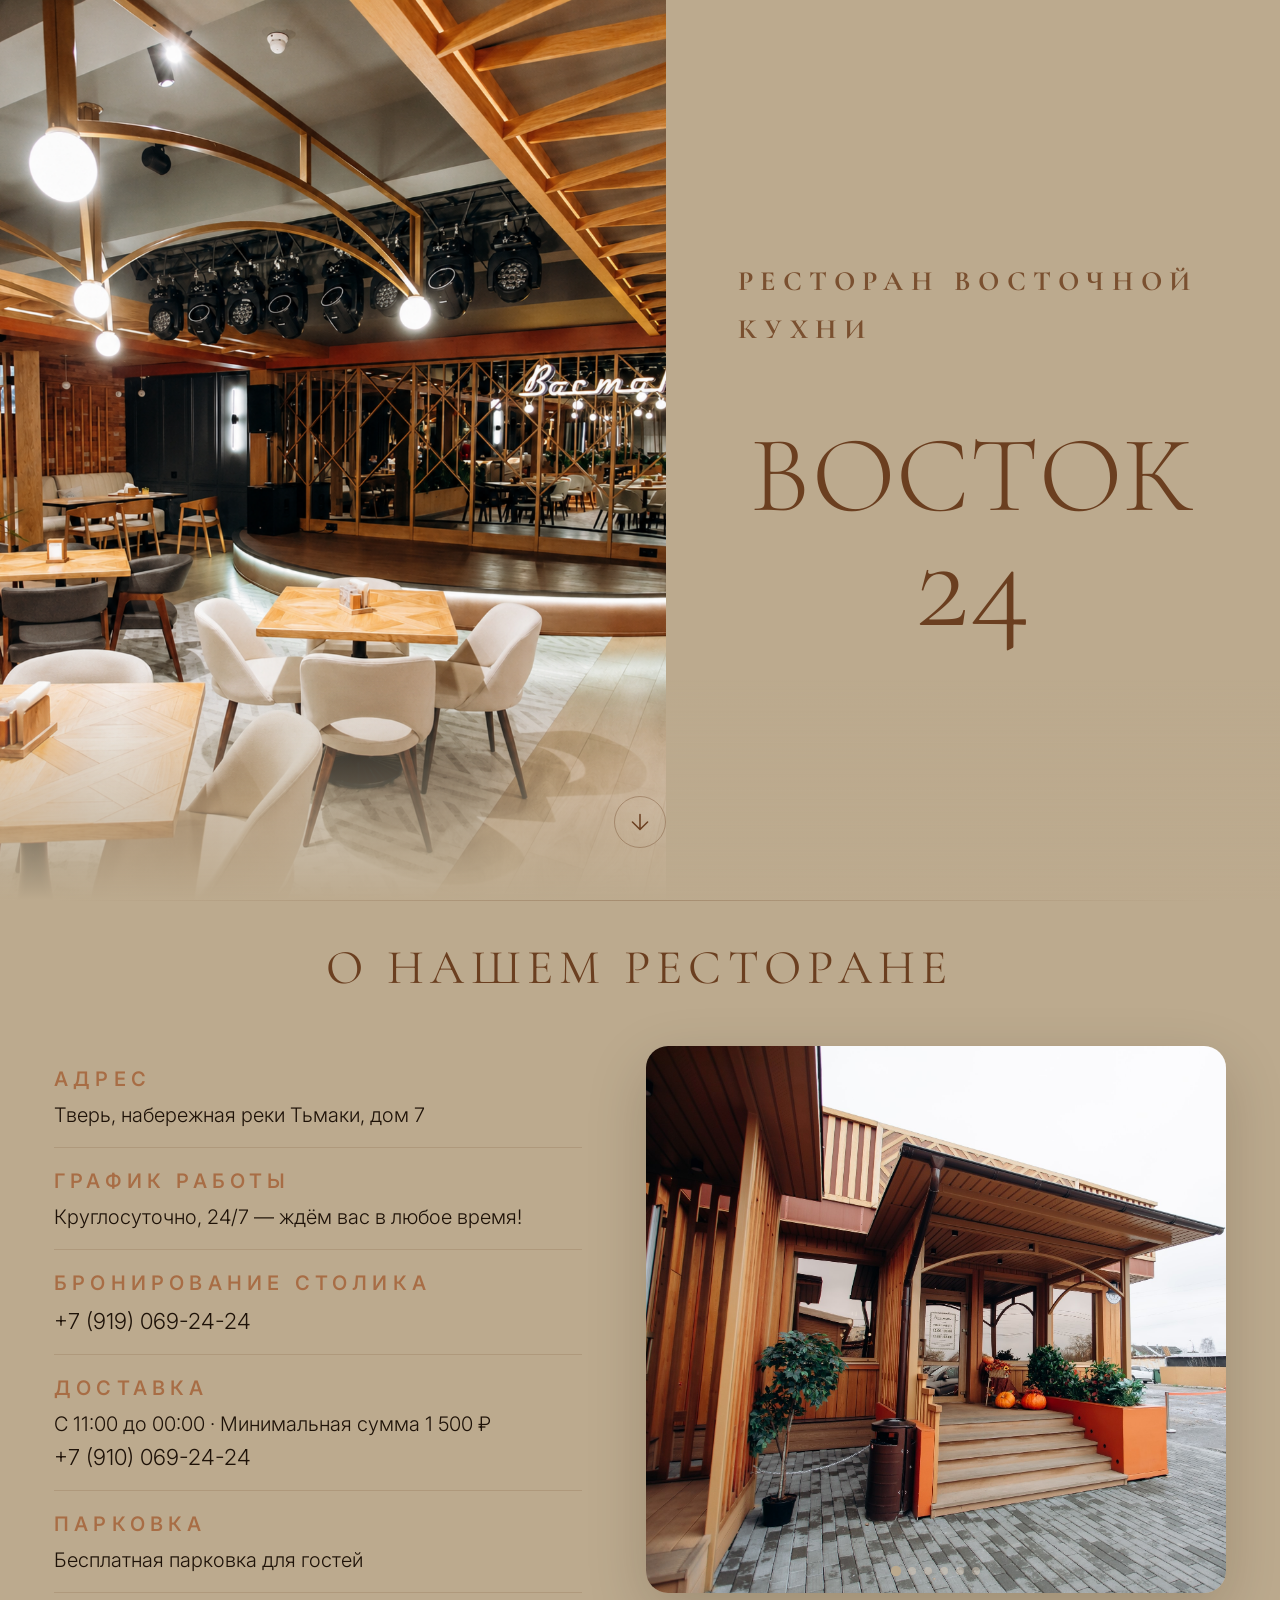
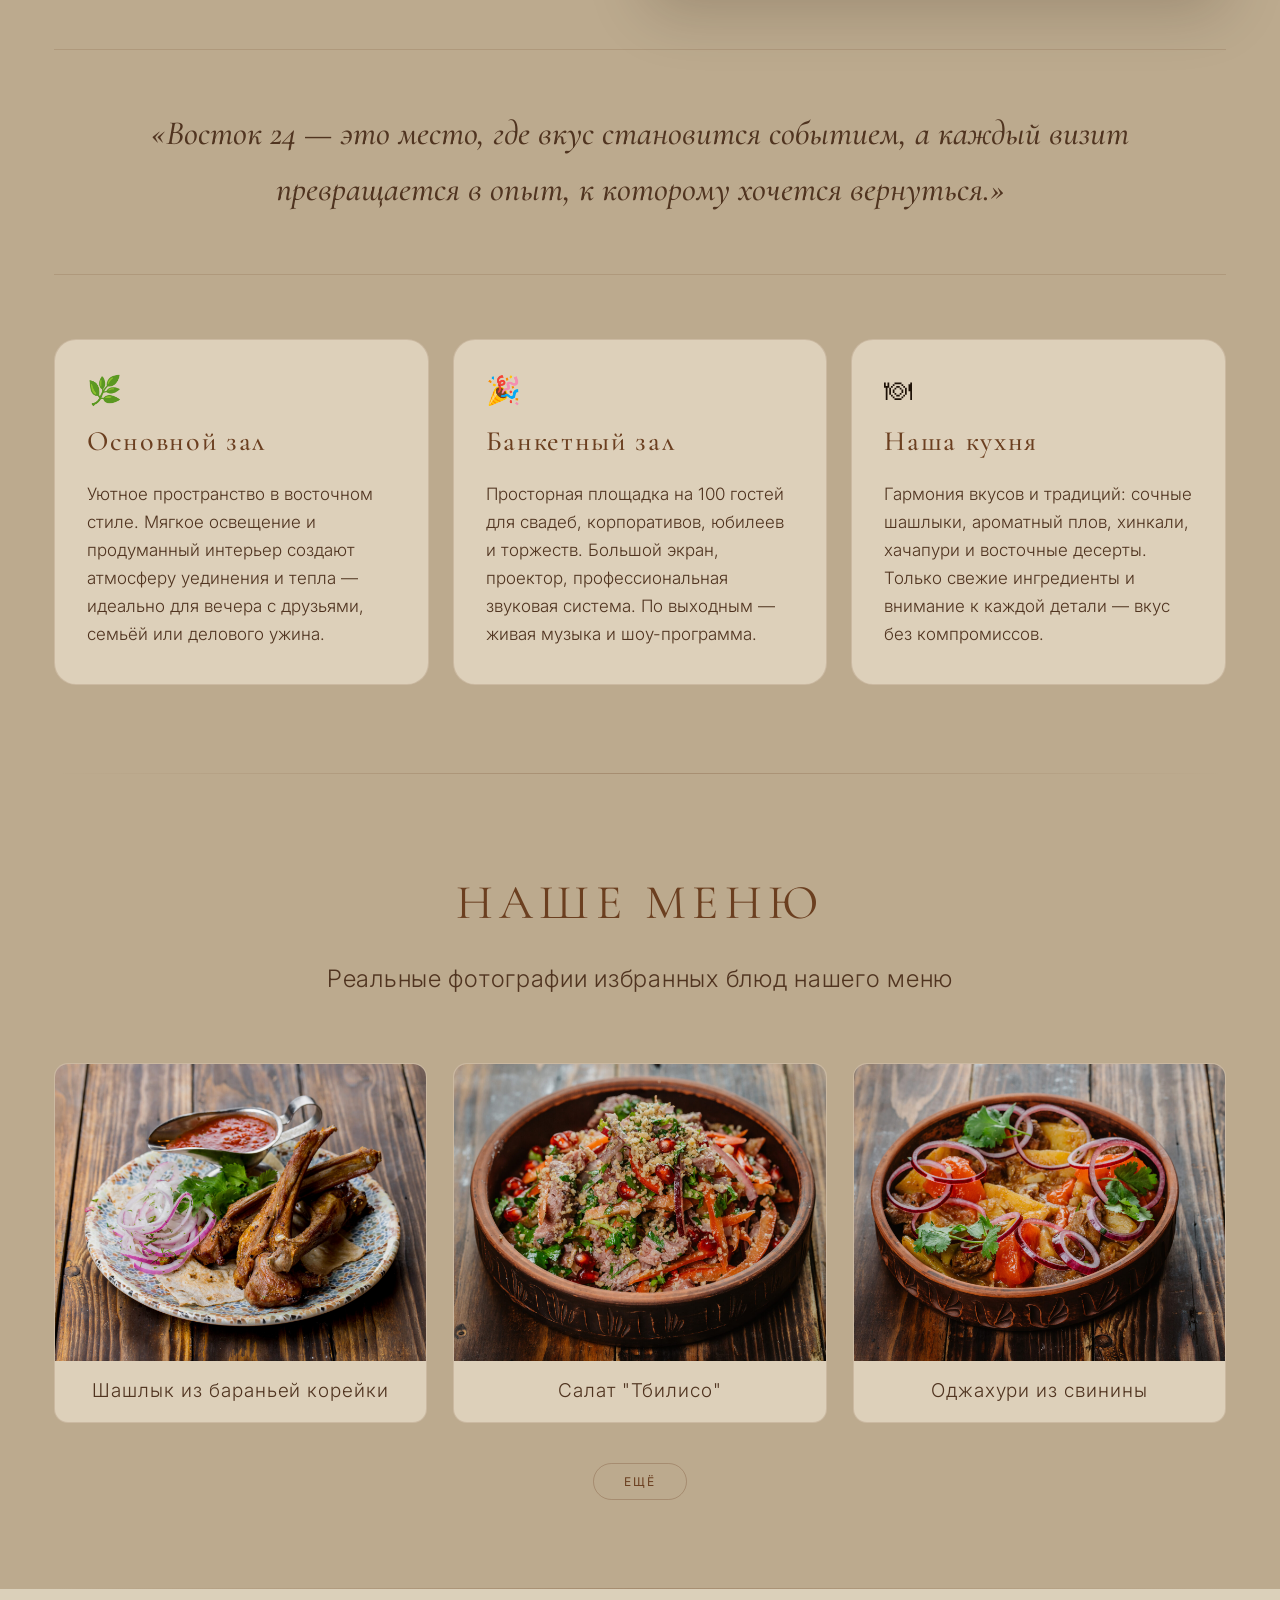
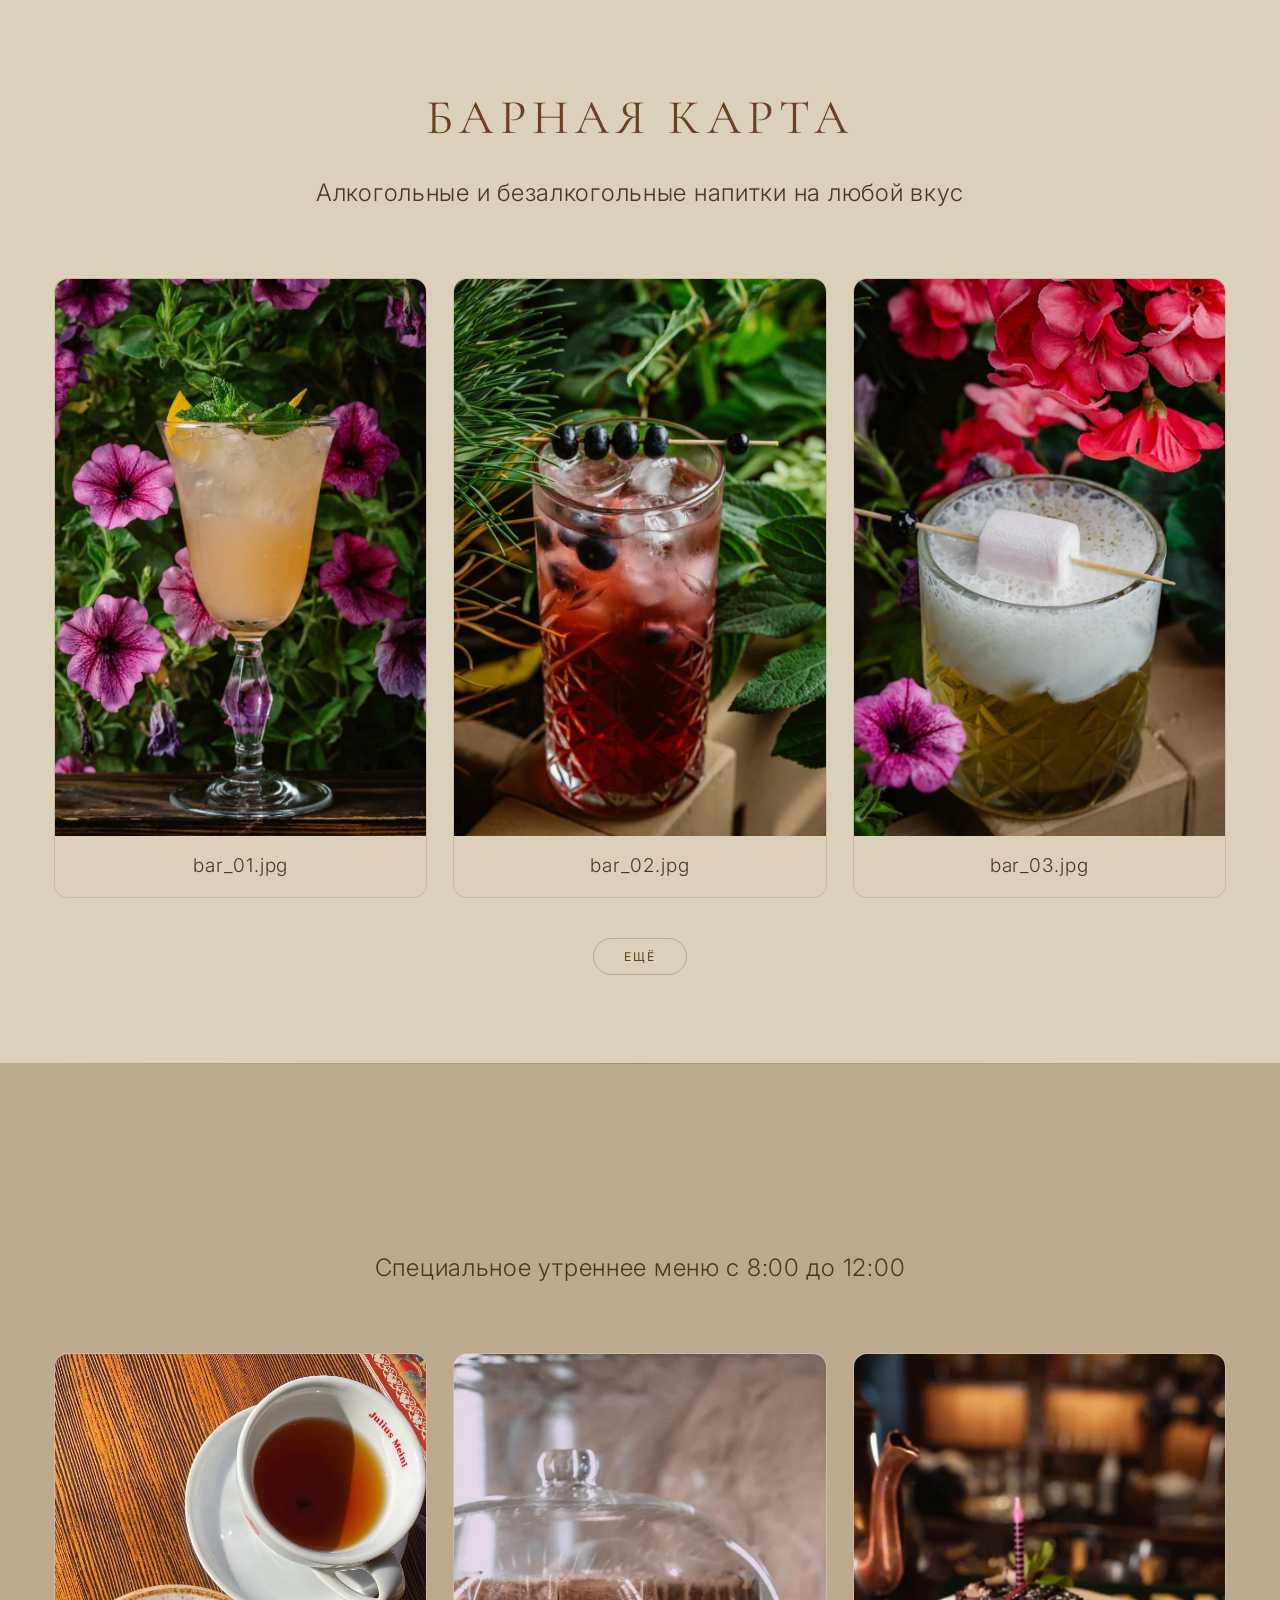
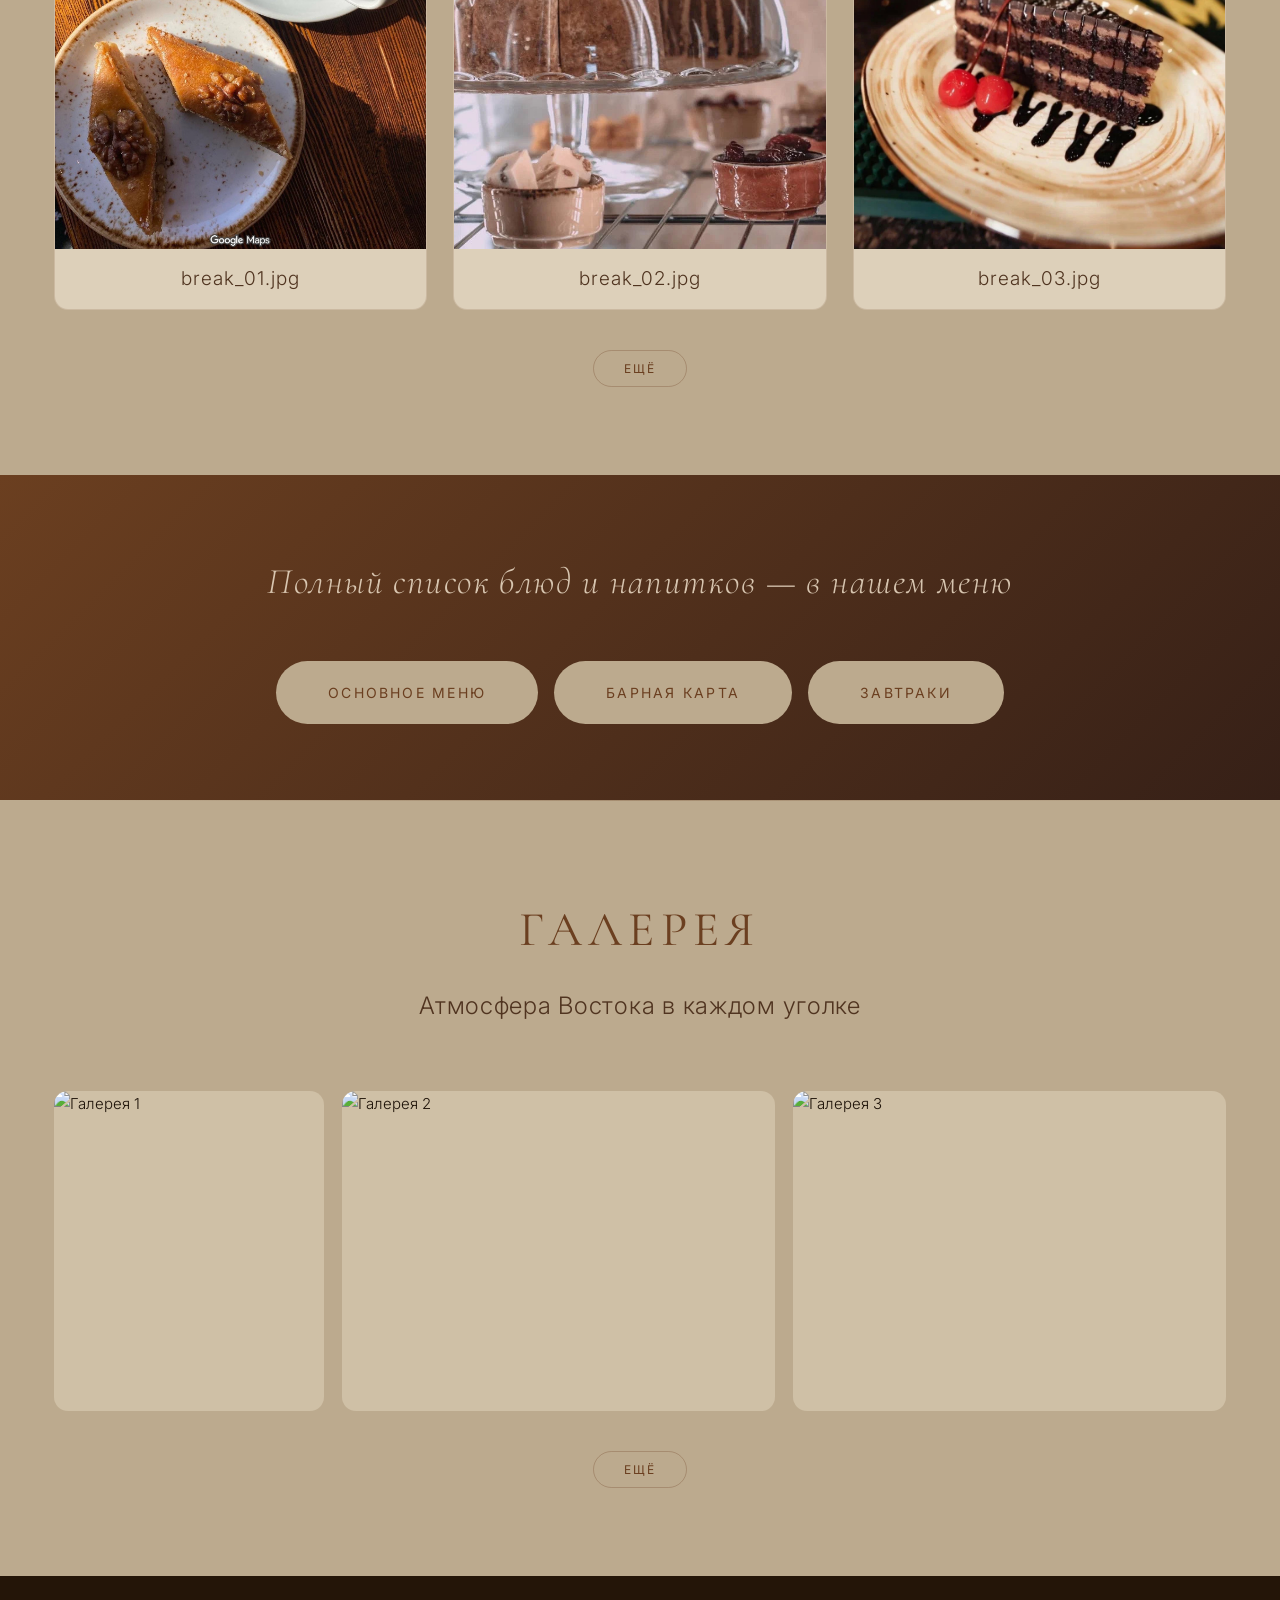
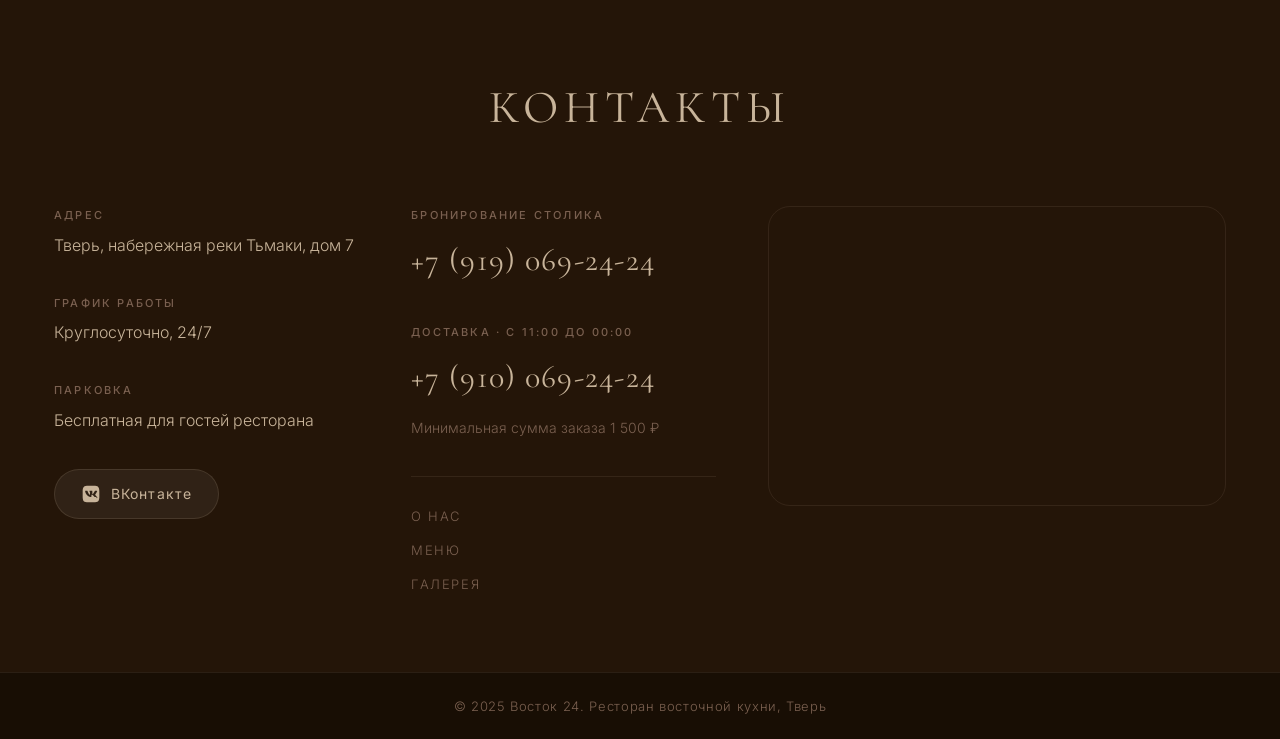
==== commit 0832ee7e: "зум, лайтбоксы и прочие правки" ====
--- a/index.html
+++ b/index.html
@@ -307,7 +307,9 @@
   <div class="lightbox" id="lightbox">
     <button class="lightbox__close" id="lightboxClose" aria-label="Закрыть">✕</button>
     <div class="lightbox__backdrop" id="lightboxBackdrop"></div>
-    <img class="lightbox__img" id="lightboxImg" src="" alt="" />
+    <div class="lightbox__viewport" id="lightboxViewport">
+      <img class="lightbox__img" id="lightboxImg" src="" alt="" />
+    </div>
   </div>
 
   <script src="script.js"></script>
--- a/style.css
+++ b/style.css
@@ -679,15 +679,32 @@
   -webkit-backdrop-filter: blur(8px);
   backdrop-filter: blur(8px);
 }
+.lightbox__viewport {
+  position: relative; z-index: 1;
+  width: 90vw; height: 90vh;
+  display: flex; align-items: center; justify-content: center;
+  overflow: hidden;
+  transform: scale(0.94); transition: transform 0.3s ease;
+}
+.lightbox.open .lightbox__viewport { transform: scale(1); }
 .lightbox__img {
-  position: relative; z-index: 1;
-  max-width: 88vw; max-height: 88vh;
+  max-width: 100%;
+  max-height: 100%;
+  width: auto;
+  height: auto;
   object-fit: contain;
   border-radius: var(--radius-lg);
   box-shadow: 0 32px 80px rgba(0,0,0,0.5);
-  transform: scale(0.94); transition: transform 0.3s ease;
-}
-.lightbox.open .lightbox__img { transform: scale(1); }
+  cursor: zoom-in;
+  display: block;
+  transform: translate(0px, 0px) scale(1);
+  transform-origin: center center;
+  user-select: none;
+  -webkit-user-drag: none;
+}
+.lightbox__viewport.zoomed .lightbox__img {
+  cursor: zoom-out;
+}
 .lightbox__close {
   position: absolute; top: 24px; right: 28px; z-index: 2;
   background: rgba(230,213,192,0.1);
@@ -699,6 +716,26 @@
   transition: background var(--transition);
 }
 .lightbox__close:hover { background: rgba(230,213,192,0.22); }
+.lightbox__nav {
+  position: absolute; top: 50%; z-index: 2;
+  transform: translateY(-50%);
+  background: rgba(230,213,192,0.1);
+  border: 1px solid rgba(230,213,192,0.2);
+  color: var(--bg); font-size: 22px; line-height: 1;
+  width: 48px; height: 48px;
+  border-radius: 50%; cursor: pointer;
+  display: flex; align-items: center; justify-content: center;
+  transition: background var(--transition);
+}
+.lightbox__nav:hover { background: rgba(230,213,192,0.22); }
+.lightbox__nav--prev { left: 20px; }
+.lightbox__nav--next { right: 20px; }
+.lightbox__nav[hidden] { display: none; }
+@media (max-width: 640px) {
+  .lightbox__nav { width: 40px; height: 40px; font-size: 18px; }
+  .lightbox__nav--prev { left: 8px; }
+  .lightbox__nav--next { right: 8px; }
+}
 
 /* ---------- RESPONSIVE ---------- */
 @media (max-width: 1200px) {
